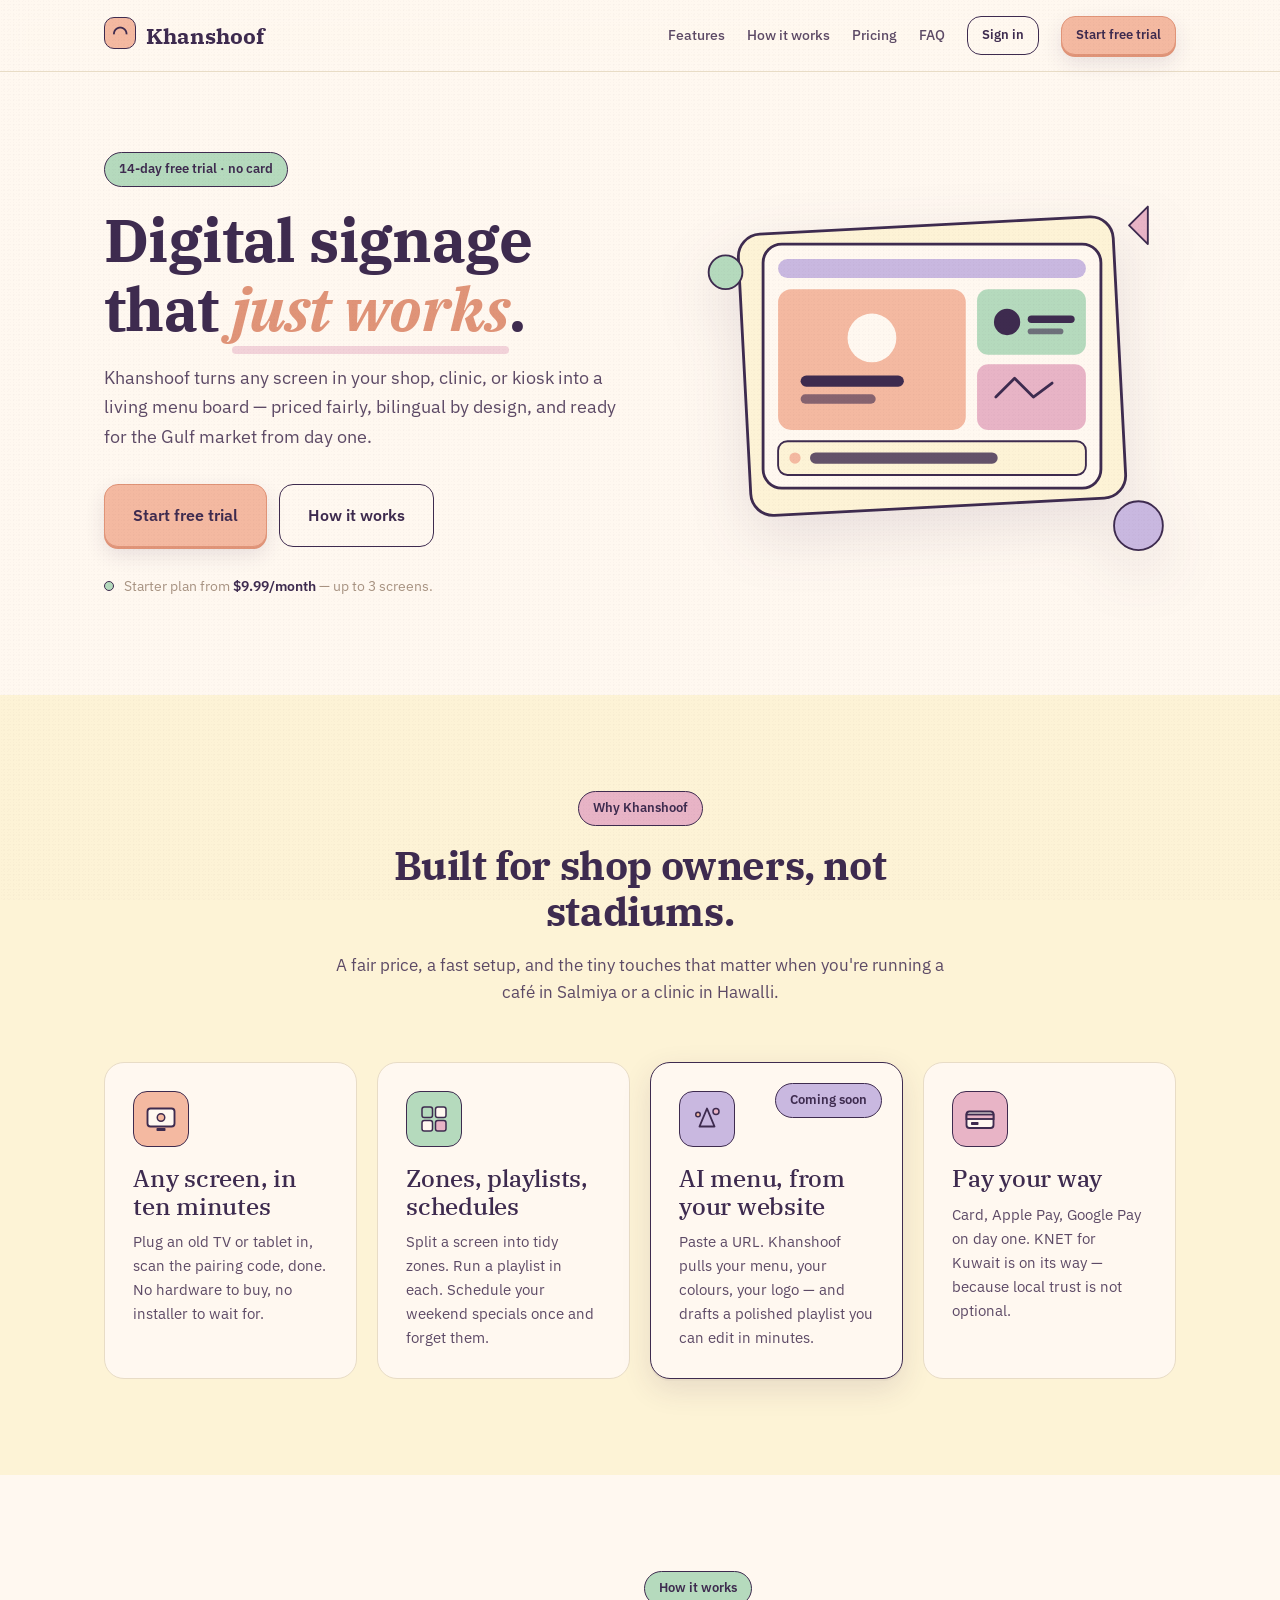
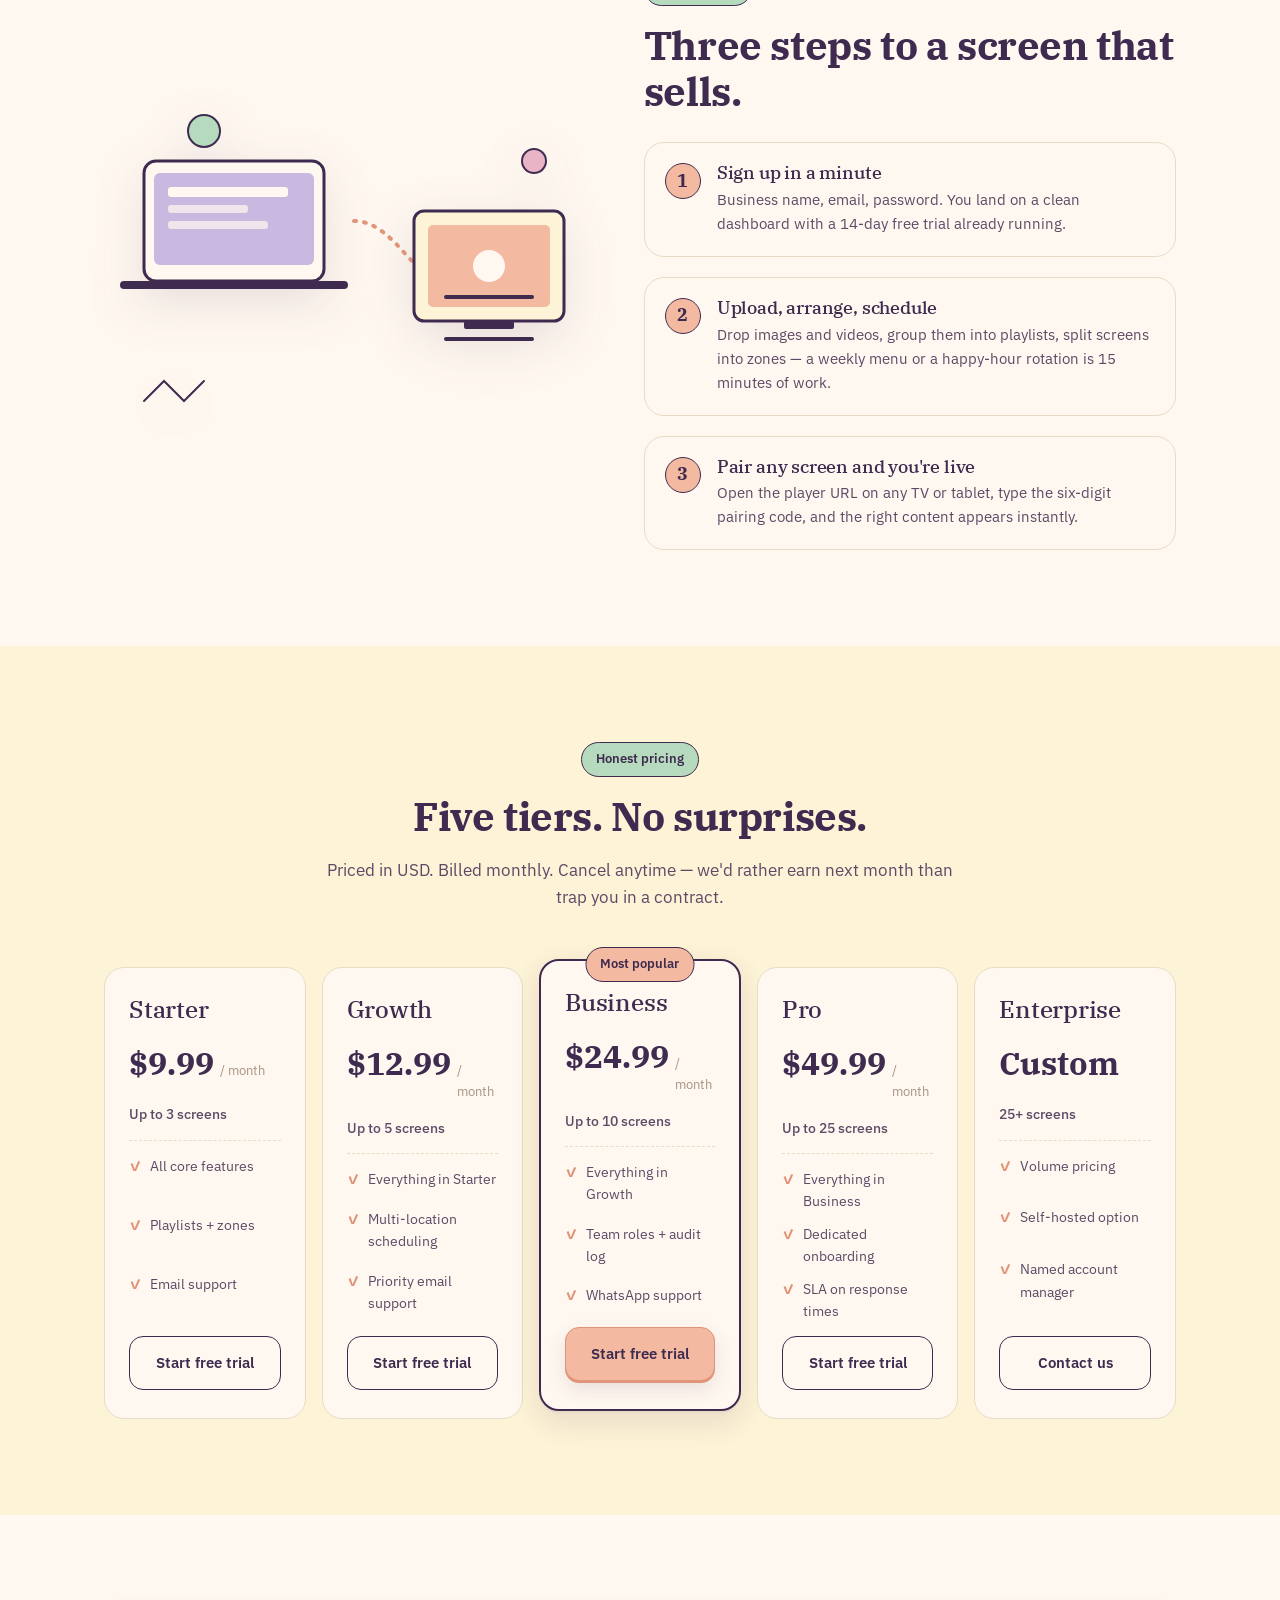
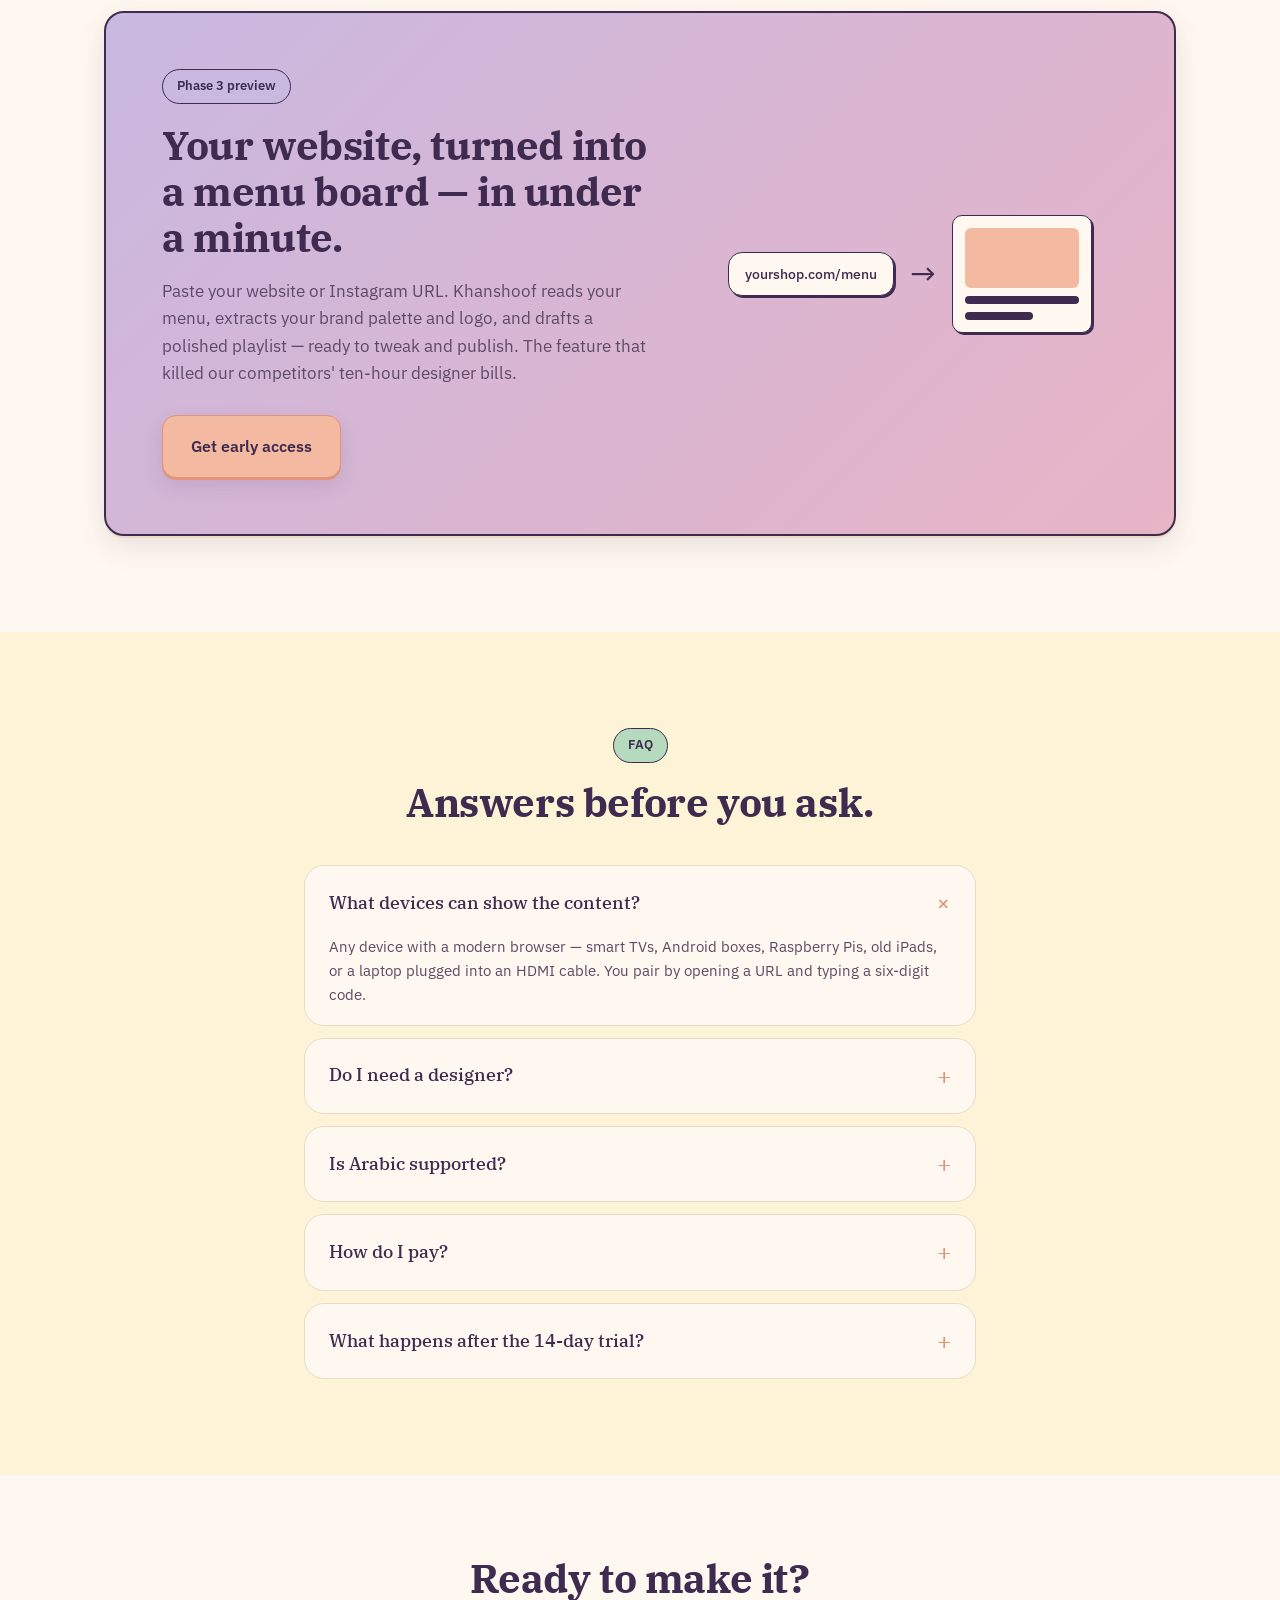
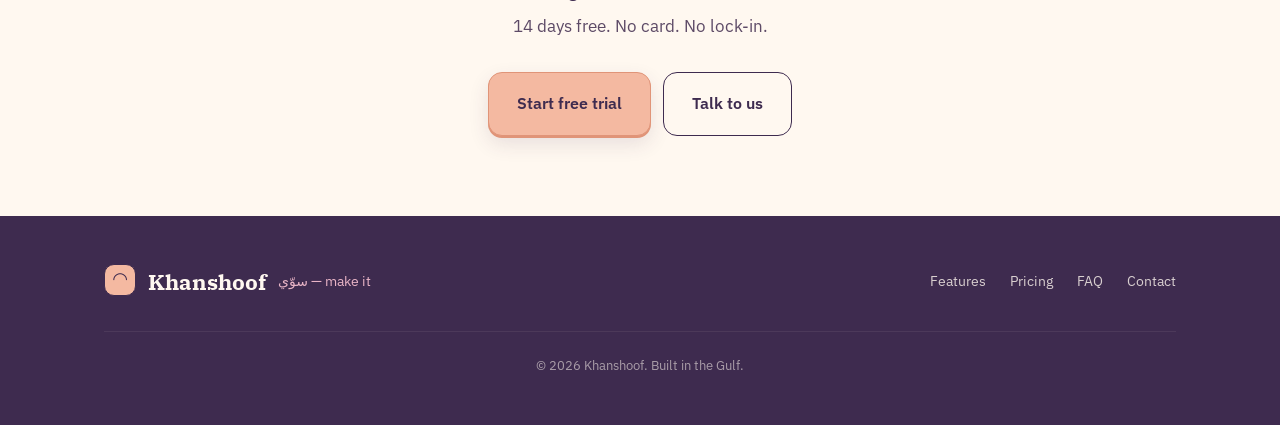
==== landing/index.html @ 3a08304f "feat(landing): rebrand Sawwii → Khanshoof" ====
<!DOCTYPE html>
<html lang="en" dir="ltr">
  <head>
    <meta charset="UTF-8" />
    <meta name="viewport" content="width=device-width, initial-scale=1.0" />
    <link rel="icon" type="image/svg+xml" href="assets/favicon.svg" />
    <title>Khanshoof — Digital signage that just works</title>
    <link rel="stylesheet" href="styles.css" />
    <link rel="preconnect" href="https://fonts.googleapis.com" />
    <link rel="preconnect" href="https://fonts.gstatic.com" crossorigin />
    <link rel="stylesheet" href="https://fonts.googleapis.com/css2?family=IBM+Plex+Sans:wght@400;500;600&family=IBM+Plex+Serif:ital,wght@0,500;0,700;1,500&display=swap" />
    <script src="config.js"></script>
  </head>
  <body>
    <!-- ── Nav ──────────────────────────────────────────────── -->
    <header class="nav" id="nav">
      <div class="container nav-inner">
        <a href="#" class="nav-logo">
          <span class="nav-mark">◠</span>
          <span>Khanshoof</span>
        </a>

        <button class="nav-toggle" id="nav-toggle" aria-label="Toggle navigation" aria-expanded="false">
          <span></span><span></span><span></span>
        </button>

        <nav class="nav-links" id="nav-links">
          <a href="#features">Features</a>
          <a href="#how">How it works</a>
          <a href="#pricing">Pricing</a>
          <a href="#faq">FAQ</a>
          <a class="btn btn-ghost btn-sm" id="cta-signin"  href="#">Sign in</a>
          <a class="btn btn-primary btn-sm" id="cta-signup" href="#">Start free trial</a>
        </nav>
      </div>
    </header>

    <!-- ── Hero ─────────────────────────────────────────────── -->
    <section class="hero">
      <div class="container hero-grid">
        <div class="hero-copy">
          <span class="pill">14-day free trial · no card</span>
          <h1 class="hero-title">Digital signage that <em>just works</em>.</h1>
          <p class="hero-sub">
            Khanshoof turns any screen in your shop, clinic, or kiosk into a living menu board — priced fairly, bilingual by design, and ready for the Gulf market from day one.
          </p>
          <div class="hero-ctas">
            <a class="btn btn-primary btn-lg" id="cta-signup-hero" href="#">Start free trial</a>
            <a class="btn btn-ghost btn-lg"   href="#how">How it works</a>
          </div>
          <div class="hero-proof">
            <span class="hero-proof-dot"></span>
            <span>Starter plan from <strong>$9.99/month</strong> — up to 3 screens.</span>
          </div>
        </div>

        <div class="hero-art">
          <img src="assets/illustrations/hero.svg" alt="" width="520" height="440" />
        </div>
      </div>
    </section>

    <!-- ── Features ─────────────────────────────────────────────── -->
    <section class="section section--butter" id="features">
      <div class="container">
        <div class="section-head">
          <span class="pill" style="background: var(--rose);">Why Khanshoof</span>
          <h2 class="section-title">Built for shop owners, not stadiums.</h2>
          <p class="section-sub">A fair price, a fast setup, and the tiny touches that matter when you're running a café in Salmiya or a clinic in Hawalli.</p>
        </div>

        <div class="features-grid">
          <article class="feature-card">
            <div class="feature-icon feature-icon--peach">
              <svg viewBox="0 0 48 48" aria-hidden="true"><rect x="6" y="10" width="36" height="24" rx="4" fill="#FFF8F0" stroke="#3E2B4F" stroke-width="2.5"/><rect x="18" y="36" width="12" height="4" rx="1" fill="#3E2B4F"/><circle cx="24" cy="22" r="5" fill="#F4B9A1" stroke="#3E2B4F" stroke-width="2"/></svg>
            </div>
            <h3>Any screen, in ten minutes</h3>
            <p>Plug an old TV or tablet in, scan the pairing code, done. No hardware to buy, no installer to wait for.</p>
          </article>

          <article class="feature-card">
            <div class="feature-icon feature-icon--mint">
              <svg viewBox="0 0 48 48" aria-hidden="true"><rect x="8"  y="8"  width="14" height="14" rx="3" fill="#B5DABD" stroke="#3E2B4F" stroke-width="2"/><rect x="26" y="8"  width="14" height="14" rx="3" fill="#FFF8F0" stroke="#3E2B4F" stroke-width="2"/><rect x="8"  y="26" width="14" height="14" rx="3" fill="#FFF8F0" stroke="#3E2B4F" stroke-width="2"/><rect x="26" y="26" width="14" height="14" rx="3" fill="#E8B4C6" stroke="#3E2B4F" stroke-width="2"/></svg>
            </div>
            <h3>Zones, playlists, schedules</h3>
            <p>Split a screen into tidy zones. Run a playlist in each. Schedule your weekend specials once and forget them.</p>
          </article>

          <article class="feature-card feature-card--highlight">
            <span class="pill" style="background: var(--lavender); position: absolute; top: 20px; right: 20px;">Coming soon</span>
            <div class="feature-icon feature-icon--lavender">
              <svg viewBox="0 0 48 48" aria-hidden="true"><path d="M14 34 L24 10 L34 34 Z" fill="#C9B8E0" stroke="#3E2B4F" stroke-width="2.5" stroke-linejoin="round"/><circle cx="36" cy="14" r="4" fill="#E8B4C6" stroke="#3E2B4F" stroke-width="2"/><circle cx="12" cy="18" r="3" fill="#F4B9A1" stroke="#3E2B4F" stroke-width="2"/></svg>
            </div>
            <h3>AI menu, from your website</h3>
            <p>Paste a URL. Khanshoof pulls your menu, your colours, your logo — and drafts a polished playlist you can edit in minutes.</p>
          </article>

          <article class="feature-card">
            <div class="feature-icon feature-icon--rose">
              <svg viewBox="0 0 48 48" aria-hidden="true"><rect x="6" y="14" width="36" height="22" rx="4" fill="#FFF8F0" stroke="#3E2B4F" stroke-width="2.5"/><rect x="6" y="18" width="36" height="6" fill="#E8B4C6" stroke="#3E2B4F" stroke-width="2.5"/><rect x="12" y="28" width="10" height="4" rx="1" fill="#3E2B4F"/></svg>
            </div>
            <h3>Pay your way</h3>
            <p>Card, Apple Pay, Google Pay on day one. KNET for Kuwait is on its way — because local trust is not optional.</p>
          </article>
        </div>
      </div>
    </section>

    <!-- ── How it works ─────────────────────────────────────── -->
    <section class="section" id="how">
      <div class="container how-grid">
        <div class="how-art">
          <img src="assets/illustrations/how-it-works.svg" alt="" width="480" height="360" />
        </div>

        <div class="how-copy">
          <span class="pill">How it works</span>
          <h2>Three steps to a screen that sells.</h2>

          <ol class="how-steps">
            <li>
              <span class="how-step-num">1</span>
              <div>
                <h3>Sign up in a minute</h3>
                <p>Business name, email, password. You land on a clean dashboard with a 14-day free trial already running.</p>
              </div>
            </li>
            <li>
              <span class="how-step-num">2</span>
              <div>
                <h3>Upload, arrange, schedule</h3>
                <p>Drop images and videos, group them into playlists, split screens into zones — a weekly menu or a happy-hour rotation is 15 minutes of work.</p>
              </div>
            </li>
            <li>
              <span class="how-step-num">3</span>
              <div>
                <h3>Pair any screen and you're live</h3>
                <p>Open the player URL on any TV or tablet, type the six-digit pairing code, and the right content appears instantly.</p>
              </div>
            </li>
          </ol>
        </div>
      </div>
    </section>

    <!-- ── Pricing ──────────────────────────────────────────────── -->
    <section class="section section--butter" id="pricing">
      <div class="container">
        <div class="section-head">
          <span class="pill">Honest pricing</span>
          <h2 class="section-title">Five tiers. No surprises.</h2>
          <p class="section-sub">Priced in USD. Billed monthly. Cancel anytime — we'd rather earn next month than trap you in a contract.</p>
        </div>

        <div class="pricing-grid">
          <article class="pricing-card">
            <h3>Starter</h3>
            <div class="pricing-price"><span class="pricing-amt">$9.99</span><span class="pricing-per">/ month</span></div>
            <div class="pricing-screens">Up to 3 screens</div>
            <ul class="pricing-list">
              <li>All core features</li>
              <li>Playlists + zones</li>
              <li>Email support</li>
            </ul>
            <a class="btn btn-ghost" href="#" data-cta="signup">Start free trial</a>
          </article>

          <article class="pricing-card">
            <h3>Growth</h3>
            <div class="pricing-price"><span class="pricing-amt">$12.99</span><span class="pricing-per">/ month</span></div>
            <div class="pricing-screens">Up to 5 screens</div>
            <ul class="pricing-list">
              <li>Everything in Starter</li>
              <li>Multi-location scheduling</li>
              <li>Priority email support</li>
            </ul>
            <a class="btn btn-ghost" href="#" data-cta="signup">Start free trial</a>
          </article>

          <article class="pricing-card pricing-card--popular">
            <span class="pill pricing-ribbon">Most popular</span>
            <h3>Business</h3>
            <div class="pricing-price"><span class="pricing-amt">$24.99</span><span class="pricing-per">/ month</span></div>
            <div class="pricing-screens">Up to 10 screens</div>
            <ul class="pricing-list">
              <li>Everything in Growth</li>
              <li>Team roles + audit log</li>
              <li>WhatsApp support</li>
            </ul>
            <a class="btn btn-primary" href="#" data-cta="signup">Start free trial</a>
          </article>

          <article class="pricing-card">
            <h3>Pro</h3>
            <div class="pricing-price"><span class="pricing-amt">$49.99</span><span class="pricing-per">/ month</span></div>
            <div class="pricing-screens">Up to 25 screens</div>
            <ul class="pricing-list">
              <li>Everything in Business</li>
              <li>Dedicated onboarding</li>
              <li>SLA on response times</li>
            </ul>
            <a class="btn btn-ghost" href="#" data-cta="signup">Start free trial</a>
          </article>

          <article class="pricing-card">
            <h3>Enterprise</h3>
            <div class="pricing-price"><span class="pricing-amt">Custom</span></div>
            <div class="pricing-screens">25+ screens</div>
            <ul class="pricing-list">
              <li>Volume pricing</li>
              <li>Self-hosted option</li>
              <li>Named account manager</li>
            </ul>
            <a class="btn btn-ghost" href="mailto:hello@khanshoof.com">Contact us</a>
          </article>
        </div>
      </div>
    </section>

    <!-- ── AI spotlight ─────────────────────────────────────── -->
    <section class="section" id="ai">
      <div class="container">
        <div class="ai-card">
          <div class="ai-copy">
            <span class="pill" style="background: var(--lavender);">Phase 3 preview</span>
            <h2>Your website, turned into a menu board — in under a minute.</h2>
            <p>
              Paste your website or Instagram URL. Khanshoof reads your menu, extracts your brand palette and logo, and drafts a polished playlist — ready to tweak and publish. The feature that killed our competitors' ten-hour designer bills.
            </p>
            <a class="btn btn-primary btn-lg" href="mailto:hello@khanshoof.com?subject=Khanshoof%20AI%20early%20access">Get early access</a>
          </div>
          <div class="ai-visual">
            <div class="ai-chip">yourshop.com/menu</div>
            <div class="ai-arrow">→</div>
            <div class="ai-mini-tv">
              <div class="ai-mini-hero"></div>
              <div class="ai-mini-line"></div>
              <div class="ai-mini-line short"></div>
            </div>
          </div>
        </div>
      </div>
    </section>

    <!-- ── FAQ ──────────────────────────────────────────────── -->
    <section class="section section--butter" id="faq">
      <div class="container faq-wrap">
        <div class="section-head" style="margin-bottom: 40px;">
          <span class="pill">FAQ</span>
          <h2 class="section-title">Answers before you ask.</h2>
        </div>

        <div class="faq-list">
          <details class="faq-item" open>
            <summary>What devices can show the content?</summary>
            <p>Any device with a modern browser — smart TVs, Android boxes, Raspberry Pis, old iPads, or a laptop plugged into an HDMI cable. You pair by opening a URL and typing a six-digit code.</p>
          </details>
          <details class="faq-item">
            <summary>Do I need a designer?</summary>
            <p>No. Upload images or videos, drag them into a playlist, and go. Zones, schedules, and transitions are already handled. The upcoming AI menu generator drafts the first version for you.</p>
          </details>
          <details class="faq-item">
            <summary>Is Arabic supported?</summary>
            <p>Full bilingual English + Arabic with right-to-left layouts is coming in Phase 2. The product is built for Gulf business owners from day one — Arabic is not an afterthought.</p>
          </details>
          <details class="faq-item">
            <summary>How do I pay?</summary>
            <p>Credit card, Apple Pay, and Google Pay through Stripe — live at launch. KNET is on the roadmap for Kuwait customers who want to pay locally.</p>
          </details>
          <details class="faq-item">
            <summary>What happens after the 14-day trial?</summary>
            <p>You pick a plan, enter a card, and keep going. No auto-charge during the trial — we ask before we bill.</p>
          </details>
        </div>
      </div>
    </section>

    <!-- ── Final CTA ────────────────────────────────────────── -->
    <section class="section section-cta">
      <div class="container section-cta-inner">
        <h2>Ready to make it?</h2>
        <p>14 days free. No card. No lock-in.</p>
        <div class="hero-ctas" style="justify-content: center;">
          <a class="btn btn-primary btn-lg" href="#" data-cta="signup">Start free trial</a>
          <a class="btn btn-ghost btn-lg" href="mailto:hello@khanshoof.com">Talk to us</a>
        </div>
      </div>
    </section>

    <!-- ── Footer ───────────────────────────────────────────── -->
    <footer class="footer">
      <div class="container footer-inner">
        <div class="footer-brand">
          <span class="nav-mark">◠</span>
          <span class="footer-wordmark">Khanshoof</span>
          <span class="footer-tag">سوّي — make it</span>
        </div>
        <div class="footer-links">
          <a href="#features">Features</a>
          <a href="#pricing">Pricing</a>
          <a href="#faq">FAQ</a>
          <a href="mailto:hello@khanshoof.com">Contact</a>
        </div>
        <div class="footer-copy">© 2026 Khanshoof. Built in the Gulf.</div>
      </div>
    </footer>

    <script src="app.js"></script>
  </body>
</html>
---- landing/styles.css ----
/* ─────────────────────────────────────────────────────────────
   Khanshoof landing — pastel retro-modern foundation
   ───────────────────────────────────────────────────────────── */

:root {
  /* ── Palette ─────────────────────────────────────────────── */
  --cream:         #FFF8F0;
  --butter:        #FDF3D6;
  --peach:         #F4B9A1;
  --peach-deep:    #E09478;
  --mint:          #B5DABD;
  --lavender:      #C9B8E0;
  --rose:          #E8B4C6;

  --plum:          #3E2B4F;
  --cocoa:         #5D4A66;
  --sand:          #A89382;

  --cream-border:  #E8DCC6;
  --plum-shadow:   rgba(62, 43, 79, 0.12);
  --plum-shadow-lg:rgba(62, 43, 79, 0.18);
  --grain:         rgba(62, 43, 79, 0.035);

  /* ── Shape language ──────────────────────────────────────── */
  --r-card: 20px;
  --r-btn:  14px;
  --r-pill: 999px;

  --shadow-card: 0 2px 0 var(--cream-border), 0 10px 30px var(--plum-shadow);
  --shadow-cta:  0 2px 0 var(--peach-deep),  0 8px 20px var(--plum-shadow);

  --t-fast:   140ms ease;
  --t-normal: 260ms cubic-bezier(0.2, 0.7, 0.2, 1);

  /* ── Typography ──────────────────────────────────────────── */
  --font-display: 'IBM Plex Serif', Georgia, serif;
  --font-body:    'IBM Plex Sans', system-ui, -apple-system, sans-serif;

  /* ── Layout ──────────────────────────────────────────────── */
  --maxw: 1120px;
  --gutter: 24px;
}

/* ── Reset ──────────────────────────────────────────────────── */
*, *::before, *::after { box-sizing: border-box; margin: 0; padding: 0; }

html { scroll-behavior: smooth; }

body {
  font-family: var(--font-body);
  font-size: 16px;
  line-height: 1.6;
  color: var(--plum);
  background: var(--cream);
  min-height: 100vh;
  -webkit-font-smoothing: antialiased;
  text-rendering: optimizeLegibility;
}

/* Soft paper-grain overlay on the whole page */
body::before {
  content: '';
  position: fixed;
  inset: 0;
  pointer-events: none;
  z-index: 9999;
  background-image:
    radial-gradient(var(--grain) 1px, transparent 1px),
    radial-gradient(var(--grain) 1px, transparent 1px);
  background-size: 3px 3px, 5px 5px;
  background-position: 0 0, 1px 2px;
  opacity: 0.6;
}

/* ── Typography ──────────────────────────────────────────────── */
h1, h2, h3, h4 {
  font-family: var(--font-display);
  color: var(--plum);
  letter-spacing: -0.01em;
  line-height: 1.15;
}

h1 { font-size: clamp(36px, 6vw, 60px); font-weight: 700; }
h2 { font-size: clamp(28px, 4vw, 40px); font-weight: 700; }
h3 { font-size: clamp(20px, 2.4vw, 24px); font-weight: 500; }

p  { color: var(--cocoa); }
a  { color: var(--plum); text-decoration: none; transition: color var(--t-fast); }
a:hover { color: var(--peach-deep); }

/* ── Layout helpers ──────────────────────────────────────────── */
.container {
  max-width: var(--maxw);
  margin: 0 auto;
  padding: 0 var(--gutter);
}

.section {
  padding: 96px 0;
  position: relative;
}

.section--butter { background: var(--butter); }

@media (max-width: 720px) {
  .section { padding: 56px 0; }
}

/* ── Buttons ─────────────────────────────────────────────────── */
.btn {
  display: inline-flex;
  align-items: center;
  gap: 8px;
  padding: 14px 22px;
  border-radius: var(--r-btn);
  font-family: var(--font-body);
  font-size: 15px;
  font-weight: 600;
  text-decoration: none;
  cursor: pointer;
  border: 1.5px solid transparent;
  transition: transform var(--t-fast), box-shadow var(--t-fast), background var(--t-fast), color var(--t-fast);
  white-space: nowrap;
}

.btn-primary {
  background: var(--peach);
  color: var(--plum);
  border-color: var(--peach-deep);
  box-shadow: var(--shadow-cta);
}

.btn-primary:hover {
  background: var(--peach-deep);
  color: var(--cream);
  transform: translateY(-1px);
  box-shadow: 0 3px 0 var(--peach-deep), 0 10px 24px var(--plum-shadow-lg);
}

.btn-ghost {
  background: transparent;
  color: var(--plum);
  border-color: var(--plum);
}

.btn-ghost:hover {
  background: var(--plum);
  color: var(--cream);
}

.btn-lg {
  padding: 18px 28px;
  font-size: 16px;
}

/* ── Pill / tag ──────────────────────────────────────────────── */
.pill {
  display: inline-block;
  padding: 6px 14px;
  border-radius: var(--r-pill);
  background: var(--mint);
  color: var(--plum);
  font-size: 13px;
  font-weight: 600;
  border: 1.5px solid var(--plum);
}

/* ── Card base ───────────────────────────────────────────────── */
.card {
  background: var(--cream);
  border: 1.5px solid var(--cream-border);
  border-radius: var(--r-card);
  padding: 32px;
  box-shadow: var(--shadow-card);
}

/* ── Utility ─────────────────────────────────────────────────── */
.hidden { display: none !important; }
.sr-only {
  position: absolute; width: 1px; height: 1px; padding: 0; margin: -1px;
  overflow: hidden; clip: rect(0,0,0,0); white-space: nowrap; border: 0;
}

/* ─────────────────────────────────────────────────────────────
   Navigation
   ───────────────────────────────────────────────────────────── */
.nav {
  position: sticky;
  top: 0;
  z-index: 50;
  background: rgba(255, 248, 240, 0.85);
  backdrop-filter: saturate(140%) blur(12px);
  border-bottom: 1.5px solid var(--cream-border);
}

.nav-inner {
  display: flex;
  align-items: center;
  justify-content: space-between;
  padding-top: 16px;
  padding-bottom: 16px;
  gap: 24px;
}

.nav-logo {
  display: inline-flex;
  align-items: center;
  gap: 10px;
  font-family: var(--font-display);
  font-size: 22px;
  font-weight: 700;
  color: var(--plum);
}

.nav-mark {
  display: inline-grid;
  place-items: center;
  width: 32px; height: 32px;
  background: var(--peach);
  border: 1.5px solid var(--plum);
  border-radius: 10px;
  font-size: 18px;
  transform: translateY(-2px);
}

.nav-links {
  display: flex;
  align-items: center;
  gap: 22px;
}

.nav-links a:not(.btn) {
  font-size: 14px;
  font-weight: 500;
  color: var(--cocoa);
}

.nav-links a:not(.btn):hover { color: var(--plum); }

.btn-sm { padding: 8px 14px; font-size: 13px; }

.nav-toggle {
  display: none;
  background: transparent;
  border: 0;
  width: 36px; height: 36px;
  cursor: pointer;
  flex-direction: column;
  justify-content: center;
  gap: 5px;
}

.nav-toggle span {
  display: block;
  width: 22px;
  height: 2px;
  background: var(--plum);
  border-radius: 2px;
  transition: transform var(--t-fast), opacity var(--t-fast);
}

@media (max-width: 880px) {
  .nav-toggle { display: flex; }
  .nav-links {
    position: absolute;
    top: 100%; left: 0; right: 0;
    flex-direction: column;
    align-items: stretch;
    gap: 6px;
    padding: 18px var(--gutter) 24px;
    background: var(--cream);
    border-bottom: 1.5px solid var(--cream-border);
    transform: translateY(-10px);
    opacity: 0;
    pointer-events: none;
    transition: transform var(--t-normal), opacity var(--t-normal);
  }
  .nav-links.is-open {
    transform: translateY(0);
    opacity: 1;
    pointer-events: auto;
  }
  .nav-links a:not(.btn) { padding: 8px 0; }
  .nav-links .btn { justify-content: center; }
}

/* ─────────────────────────────────────────────────────────────
   Hero
   ───────────────────────────────────────────────────────────── */
.hero {
  padding: 80px 0 96px;
  overflow: hidden;
  position: relative;
}

.hero-grid {
  display: grid;
  grid-template-columns: 1.1fr 1fr;
  align-items: center;
  gap: 48px;
}

.hero-title {
  margin-top: 18px;
}

.hero-title em {
  font-style: italic;
  color: var(--peach-deep);
  position: relative;
  white-space: nowrap;
}

.hero-title em::after {
  content: '';
  position: absolute;
  left: 0; right: 0; bottom: -6px;
  height: 8px;
  background: var(--rose);
  border-radius: 999px;
  opacity: 0.55;
  z-index: -1;
}

.hero-sub {
  margin-top: 20px;
  max-width: 520px;
  font-size: 18px;
  line-height: 1.65;
}

.hero-ctas {
  display: flex;
  gap: 12px;
  flex-wrap: wrap;
  margin-top: 32px;
}

.hero-proof {
  display: inline-flex;
  align-items: center;
  gap: 10px;
  margin-top: 28px;
  color: var(--sand);
  font-size: 14px;
}

.hero-proof strong { color: var(--plum); font-weight: 600; }

.hero-proof-dot {
  width: 10px; height: 10px;
  border-radius: 50%;
  background: var(--mint);
  border: 1.5px solid var(--plum);
  display: inline-block;
}

.hero-art img {
  width: 100%;
  max-width: 520px;
  height: auto;
  display: block;
  margin-left: auto;
  filter: drop-shadow(0 20px 30px var(--plum-shadow));
}

@media (max-width: 880px) {
  .hero { padding: 48px 0 64px; }
  .hero-grid { grid-template-columns: 1fr; gap: 32px; }
  .hero-art img { margin: 0 auto; }
  .hero-sub { font-size: 16px; }
}

/* ─────────────────────────────────────────────────────────────
   Section head (shared)
   ───────────────────────────────────────────────────────────── */
.section-head {
  text-align: center;
  max-width: 640px;
  margin: 0 auto 56px;
}

.section-title { margin-top: 16px; }

.section-sub {
  margin-top: 18px;
  font-size: 17px;
}

/* ─────────────────────────────────────────────────────────────
   Features grid
   ───────────────────────────────────────────────────────────── */
.features-grid {
  display: grid;
  grid-template-columns: repeat(4, 1fr);
  gap: 20px;
}

.feature-card {
  background: var(--cream);
  border: 1.5px solid var(--cream-border);
  border-radius: var(--r-card);
  padding: 28px;
  position: relative;
  transition: transform var(--t-normal), box-shadow var(--t-normal);
}

.feature-card:hover {
  transform: translateY(-4px);
  box-shadow: var(--shadow-card);
}

.feature-card--highlight {
  background: var(--cream);
  border-color: var(--plum);
  box-shadow: var(--shadow-card);
}

.feature-icon {
  width: 56px; height: 56px;
  border-radius: 14px;
  display: grid;
  place-items: center;
  margin-bottom: 18px;
  border: 1.5px solid var(--plum);
}

.feature-icon svg { width: 36px; height: 36px; }

.feature-icon--peach    { background: var(--peach); }
.feature-icon--mint     { background: var(--mint); }
.feature-icon--lavender { background: var(--lavender); }
.feature-icon--rose     { background: var(--rose); }

.feature-card h3 { margin-bottom: 10px; }

.feature-card p { font-size: 15px; }

@media (max-width: 980px) { .features-grid { grid-template-columns: repeat(2, 1fr); } }
@media (max-width: 560px) { .features-grid { grid-template-columns: 1fr; } }

/* ─────────────────────────────────────────────────────────────
   How it works
   ───────────────────────────────────────────────────────────── */
.how-grid {
  display: grid;
  grid-template-columns: 1fr 1.1fr;
  align-items: center;
  gap: 56px;
}

.how-art img {
  width: 100%;
  max-width: 480px;
  height: auto;
  display: block;
  filter: drop-shadow(0 14px 24px var(--plum-shadow));
}

.how-copy h2 { margin-top: 16px; margin-bottom: 28px; }

.how-steps {
  list-style: none;
  display: grid;
  gap: 20px;
}

.how-steps li {
  display: flex;
  gap: 16px;
  align-items: flex-start;
  background: var(--cream);
  border: 1.5px solid var(--cream-border);
  border-radius: var(--r-card);
  padding: 20px;
}

.how-step-num {
  flex-shrink: 0;
  width: 36px; height: 36px;
  border-radius: var(--r-pill);
  background: var(--peach);
  border: 1.5px solid var(--plum);
  color: var(--plum);
  font-family: var(--font-display);
  font-weight: 700;
  font-size: 18px;
  display: grid;
  place-items: center;
}

.how-steps h3 { margin-bottom: 4px; font-size: 18px; }

.how-steps p { font-size: 15px; }

@media (max-width: 880px) {
  .how-grid { grid-template-columns: 1fr; gap: 32px; }
  .how-art img { margin: 0 auto; }
}

/* ─────────────────────────────────────────────────────────────
   Pricing
   ───────────────────────────────────────────────────────────── */
.pricing-grid {
  display: grid;
  grid-template-columns: repeat(5, 1fr);
  gap: 16px;
  align-items: stretch;
}

.pricing-card {
  background: var(--cream);
  border: 1.5px solid var(--cream-border);
  border-radius: var(--r-card);
  padding: 28px 24px;
  display: flex;
  flex-direction: column;
  gap: 14px;
  position: relative;
  transition: transform var(--t-normal);
}

.pricing-card:hover { transform: translateY(-4px); }

.pricing-card--popular {
  background: var(--cream);
  border: 2px solid var(--plum);
  box-shadow: var(--shadow-card);
  transform: translateY(-8px);
}

.pricing-ribbon {
  position: absolute;
  top: -14px;
  left: 50%;
  transform: translateX(-50%);
  background: var(--peach);
  white-space: nowrap;
}

.pricing-price {
  display: flex;
  align-items: baseline;
  gap: 6px;
}

.pricing-amt {
  font-family: var(--font-display);
  font-weight: 700;
  font-size: 32px;
  color: var(--plum);
}

.pricing-per {
  color: var(--sand);
  font-size: 13px;
}

.pricing-screens {
  color: var(--cocoa);
  font-weight: 500;
  font-size: 14px;
  padding-bottom: 14px;
  border-bottom: 1.5px dashed var(--cream-border);
}

.pricing-list {
  list-style: none;
  display: grid;
  gap: 10px;
  flex-grow: 1;
  font-size: 14px;
}

.pricing-list li {
  color: var(--cocoa);
  display: flex;
  gap: 8px;
}

.pricing-list li::before {
  content: '✓';
  color: var(--peach-deep);
  font-weight: 700;
}

.pricing-card .btn { width: 100%; justify-content: center; }

@media (max-width: 1080px) { .pricing-grid { grid-template-columns: repeat(2, 1fr); } }
@media (max-width: 560px)  { .pricing-grid { grid-template-columns: 1fr; } }
@media (max-width: 1080px) { .pricing-card--popular { transform: none; } }

/* ─────────────────────────────────────────────────────────────
   AI spotlight
   ───────────────────────────────────────────────────────────── */
.ai-card {
  background: linear-gradient(135deg, var(--lavender) 0%, var(--rose) 100%);
  border: 2px solid var(--plum);
  border-radius: var(--r-card);
  padding: 56px;
  display: grid;
  grid-template-columns: 1.2fr 1fr;
  gap: 40px;
  align-items: center;
  box-shadow: var(--shadow-card);
}

.ai-copy h2 { margin-top: 18px; margin-bottom: 18px; }
.ai-copy p  { font-size: 17px; margin-bottom: 28px; }

.ai-visual {
  display: flex;
  align-items: center;
  gap: 16px;
  justify-content: center;
}

.ai-chip {
  background: var(--cream);
  border: 1.5px solid var(--plum);
  border-radius: var(--r-btn);
  padding: 10px 16px;
  font-family: var(--font-body);
  font-weight: 500;
  font-size: 14px;
  box-shadow: 2px 2px 0 var(--plum);
}

.ai-arrow {
  font-size: 32px;
  color: var(--plum);
}

.ai-mini-tv {
  background: var(--cream);
  border: 1.5px solid var(--plum);
  border-radius: 10px;
  padding: 12px;
  width: 140px;
  display: grid;
  gap: 8px;
  box-shadow: 2px 2px 0 var(--plum);
}

.ai-mini-hero { height: 60px; background: var(--peach); border-radius: 6px; }
.ai-mini-line { height: 8px;  background: var(--plum); border-radius: 4px; }
.ai-mini-line.short { width: 60%; }

@media (max-width: 880px) {
  .ai-card { grid-template-columns: 1fr; padding: 36px; }
}

/* ─────────────────────────────────────────────────────────────
   FAQ
   ───────────────────────────────────────────────────────────── */
.faq-wrap { max-width: 720px; margin: 0 auto; }

.faq-list { display: grid; gap: 12px; }

.faq-item {
  background: var(--cream);
  border: 1.5px solid var(--cream-border);
  border-radius: var(--r-card);
  padding: 18px 24px;
}

.faq-item summary {
  font-family: var(--font-display);
  font-size: 18px;
  font-weight: 500;
  color: var(--plum);
  cursor: pointer;
  list-style: none;
  display: flex;
  justify-content: space-between;
  align-items: center;
}

.faq-item summary::-webkit-details-marker { display: none; }

.faq-item summary::after {
  content: '+';
  font-size: 24px;
  color: var(--peach-deep);
  transition: transform var(--t-fast);
}

.faq-item[open] summary::after { transform: rotate(45deg); }

.faq-item p {
  margin-top: 12px;
  font-size: 15px;
}

/* ─────────────────────────────────────────────────────────────
   Final CTA
   ───────────────────────────────────────────────────────────── */
.section-cta {
  text-align: center;
  padding: 80px 0;
}

.section-cta-inner h2 { margin-bottom: 12px; }

.section-cta-inner p {
  font-size: 17px;
  margin-bottom: 32px;
}

/* ─────────────────────────────────────────────────────────────
   Footer
   ───────────────────────────────────────────────────────────── */
.footer {
  background: var(--plum);
  color: var(--cream);
  padding: 48px 0;
}

.footer a { color: var(--cream); opacity: 0.8; }
.footer a:hover { color: var(--peach); opacity: 1; }

.footer-inner {
  display: flex;
  flex-wrap: wrap;
  gap: 24px;
  align-items: center;
  justify-content: space-between;
}

.footer-brand {
  display: flex;
  align-items: center;
  gap: 12px;
}

.footer-brand .nav-mark {
  background: var(--peach);
  color: var(--plum);
}

.footer-wordmark {
  font-family: var(--font-display);
  font-weight: 700;
  font-size: 22px;
  color: var(--cream);
}

.footer-tag {
  color: var(--rose);
  font-size: 14px;
}

.footer-links { display: flex; gap: 24px; font-size: 14px; }

.footer-copy {
  color: var(--cream);
  opacity: 0.55;
  font-size: 13px;
  width: 100%;
  text-align: center;
  border-top: 1px solid rgba(232, 220, 198, 0.15);
  padding-top: 24px;
  margin-top: 8px;
}
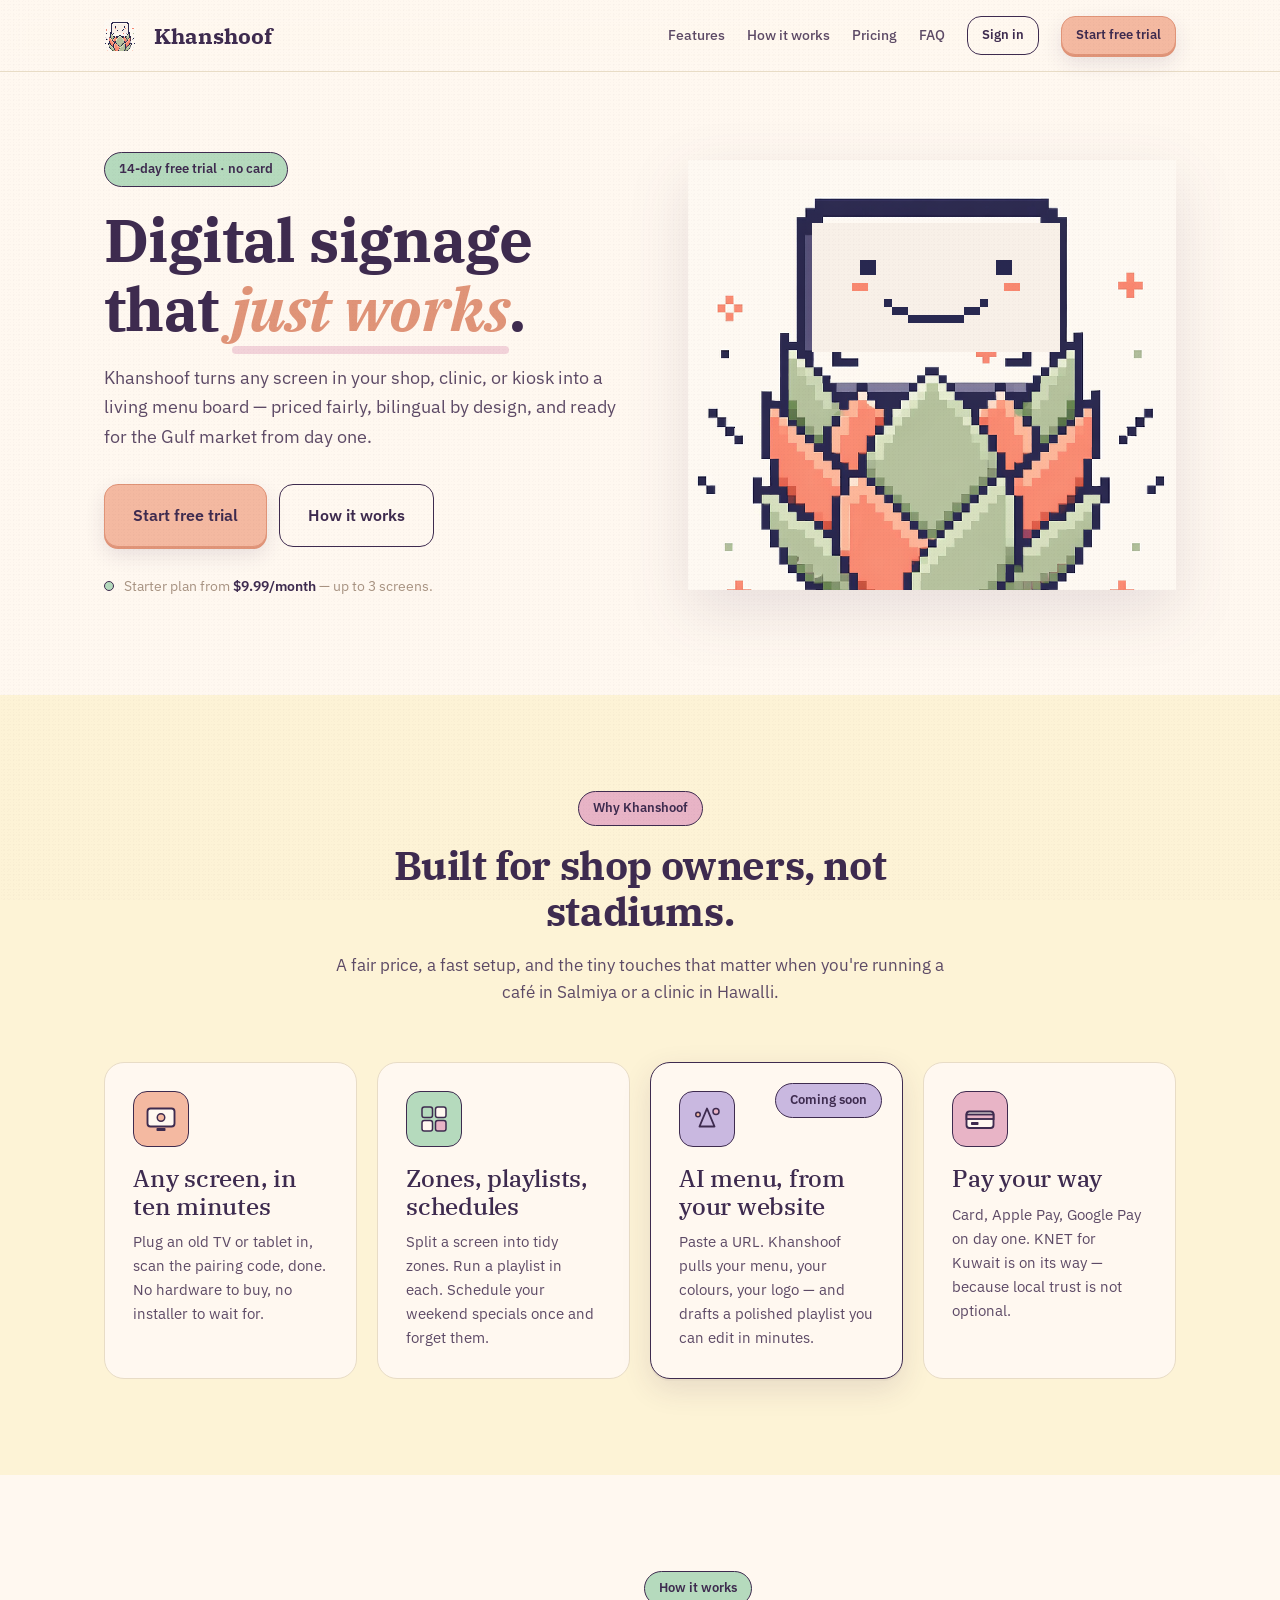
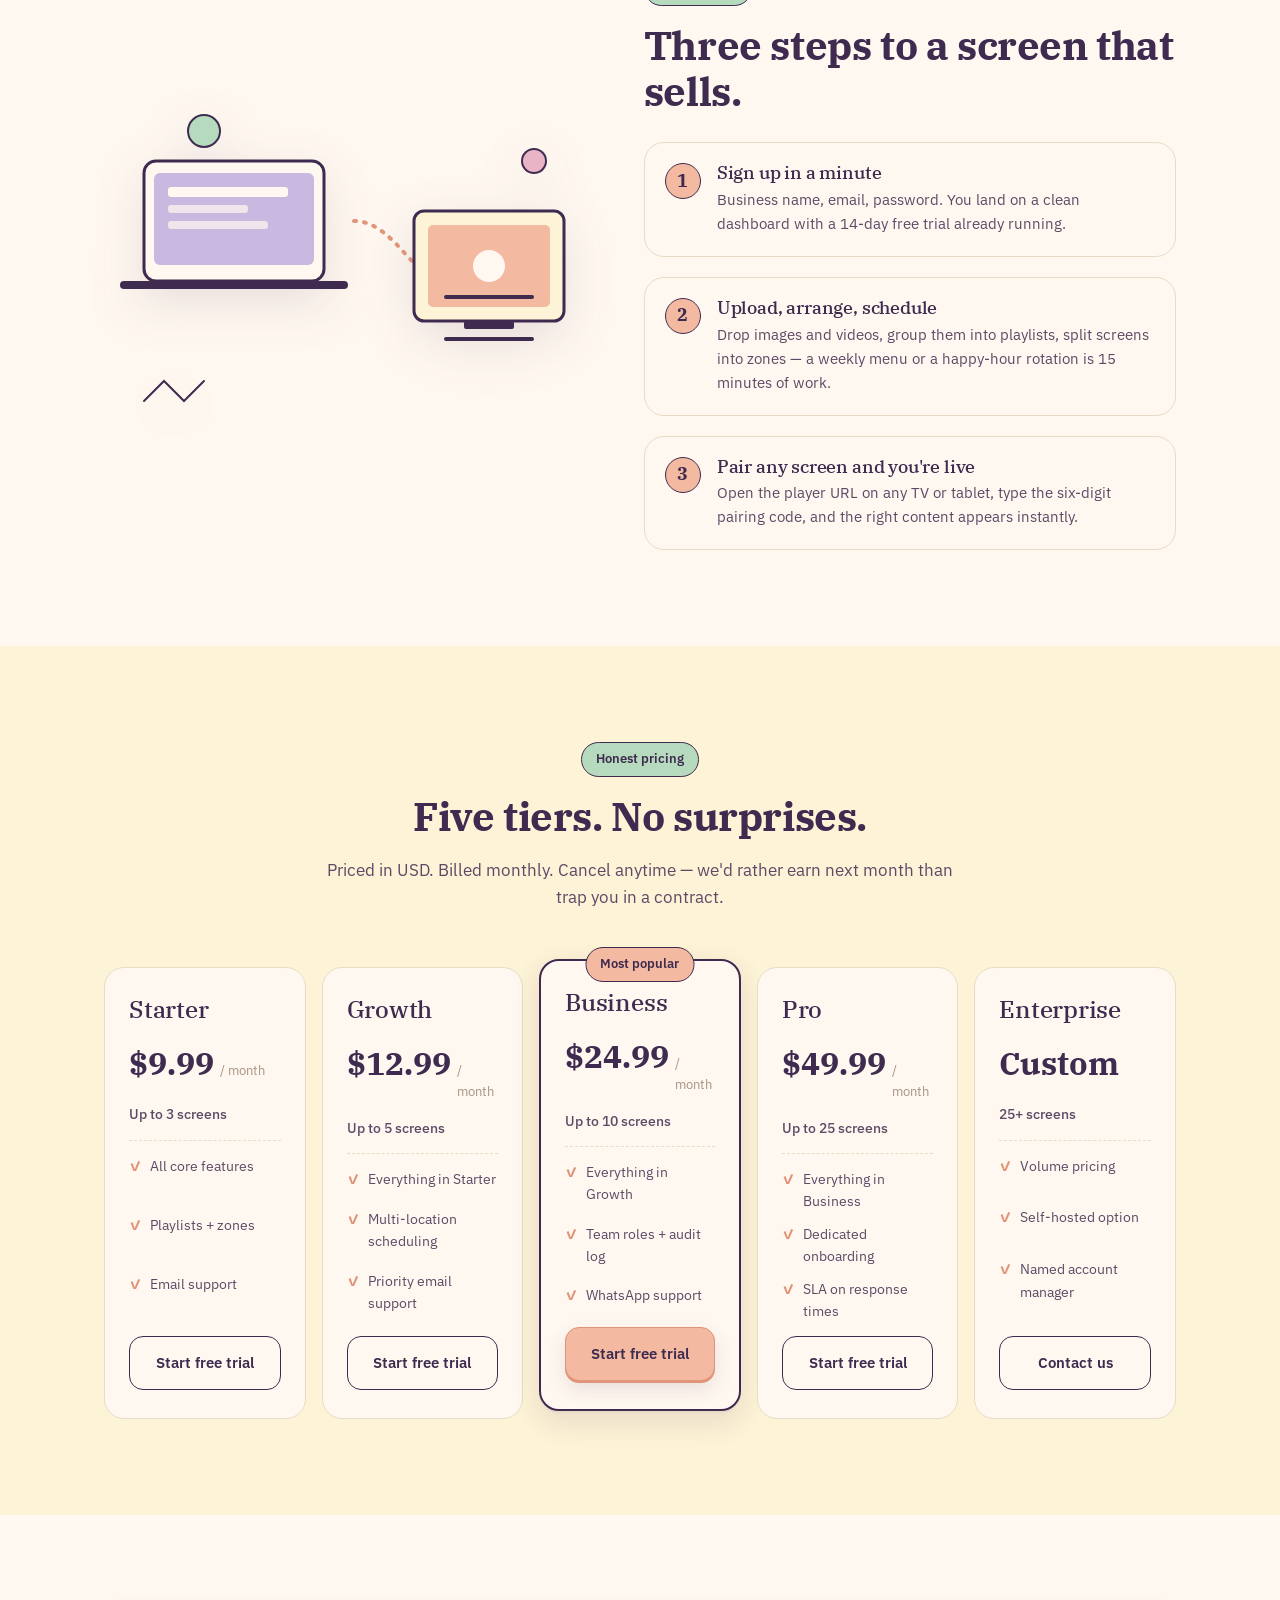
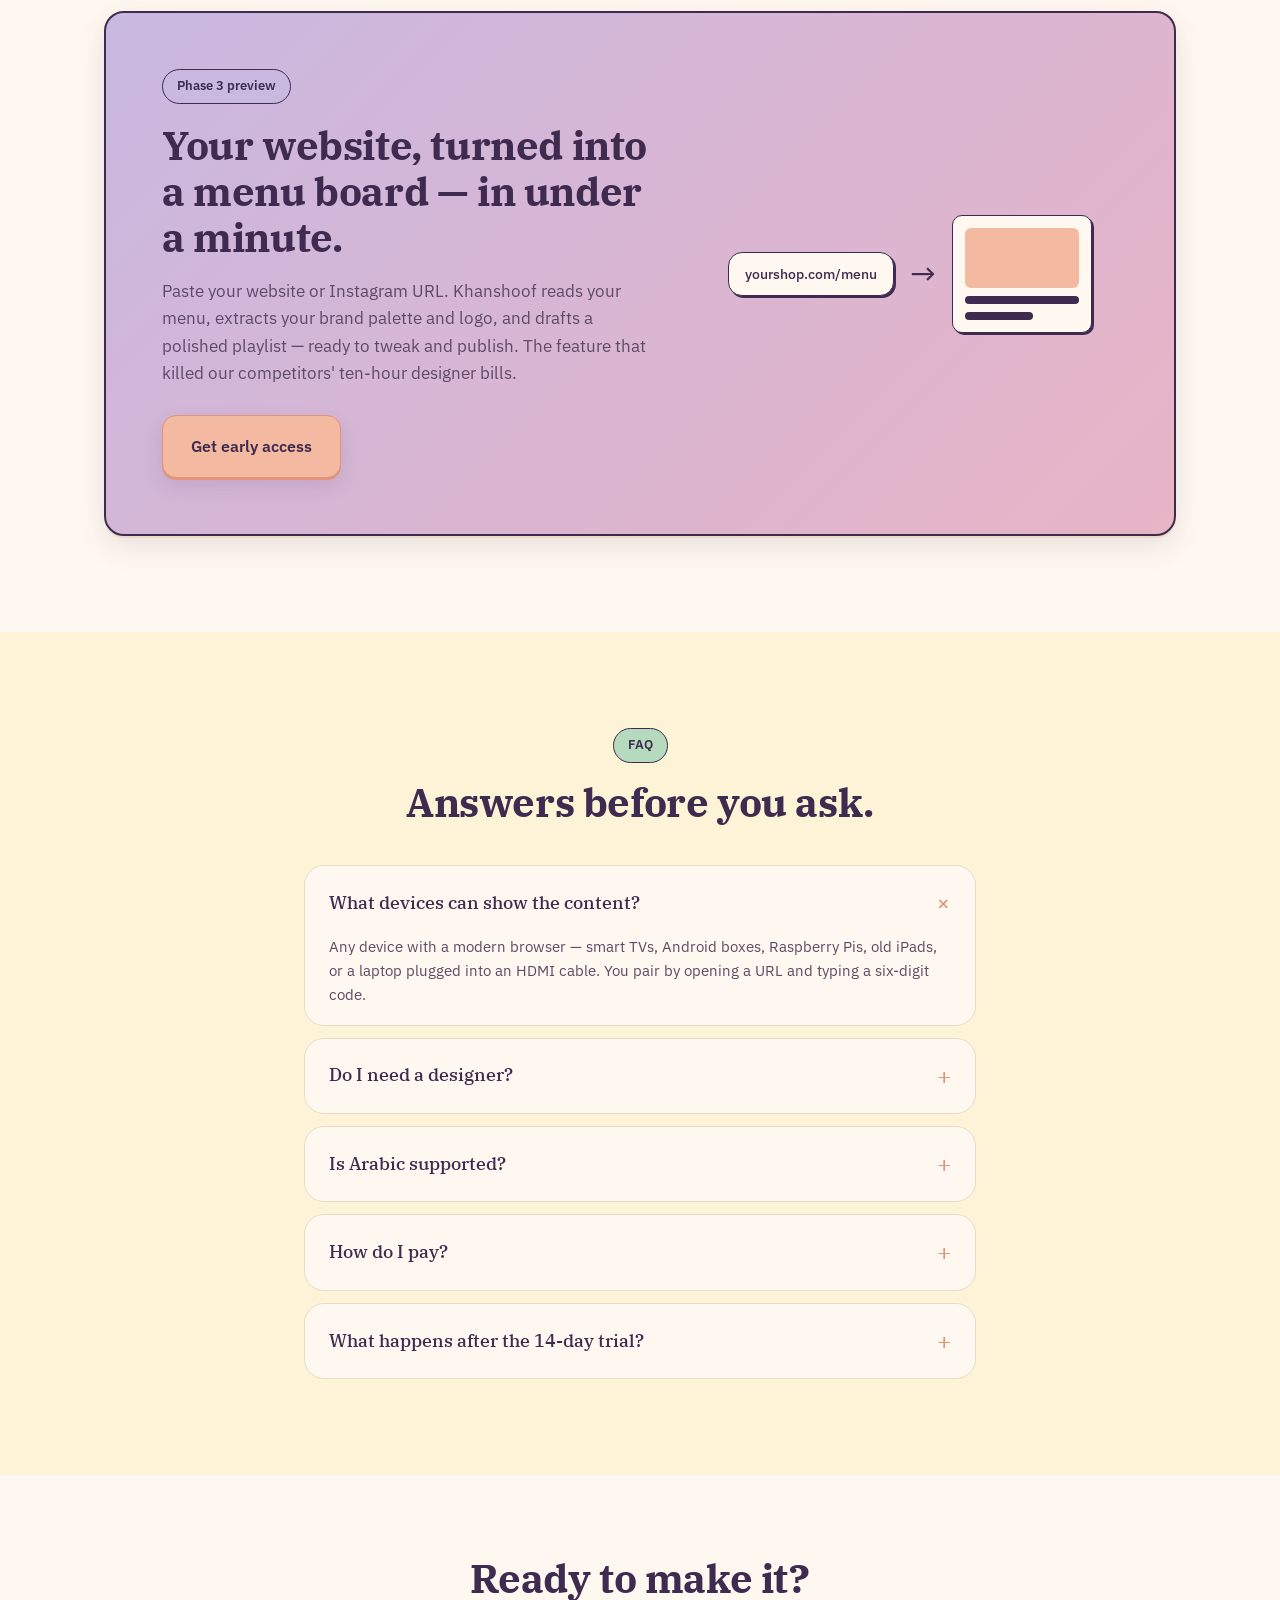
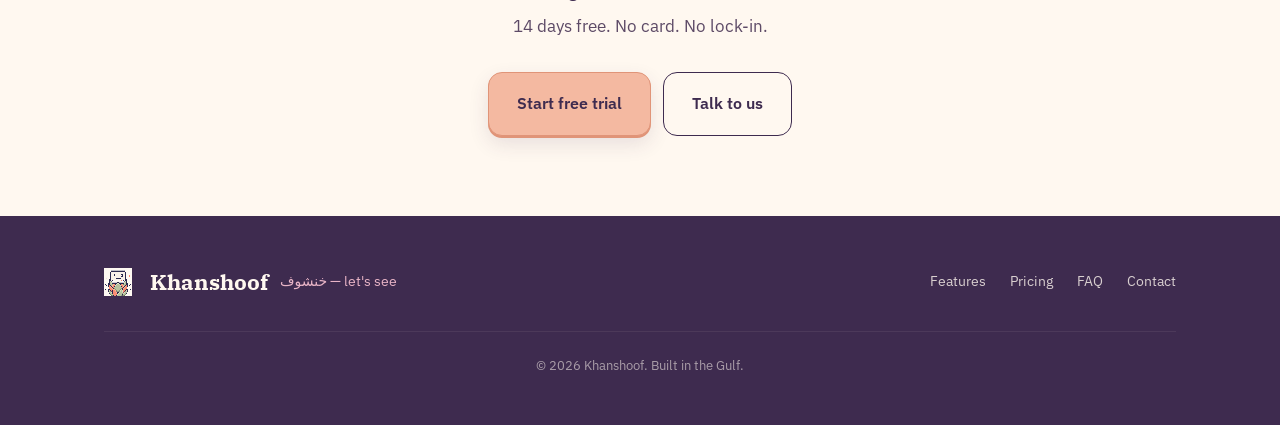
==== commit 5f2738c4: "feat: Khanshoof artichoke mascot across landing/admin/player (animated cycle on hero + player pairin" ====
--- a/landing/index.html
+++ b/landing/index.html
@@ -3,7 +3,7 @@
   <head>
     <meta charset="UTF-8" />
     <meta name="viewport" content="width=device-width, initial-scale=1.0" />
-    <link rel="icon" type="image/svg+xml" href="assets/favicon.svg" />
+    <link rel="icon" type="image/png" href="assets/faces/v1_smile.png" />
     <title>Khanshoof — Digital signage that just works</title>
     <link rel="stylesheet" href="styles.css" />
     <link rel="preconnect" href="https://fonts.googleapis.com" />
@@ -16,7 +16,7 @@
     <header class="nav" id="nav">
       <div class="container nav-inner">
         <a href="#" class="nav-logo">
-          <span class="nav-mark">◠</span>
+          <img class="nav-face" src="assets/faces/v1_smile.png" alt="" width="32" height="32" />
           <span>Khanshoof</span>
         </a>
 
@@ -55,7 +55,7 @@
         </div>
 
         <div class="hero-art">
-          <img src="assets/illustrations/hero.svg" alt="" width="520" height="440" />
+          <img class="hero-face" src="assets/faces/v1_smile.png" alt="Khanshoof — cute artichoke mascot cycling through expressions" width="520" height="440" />
         </div>
       </div>
     </section>
@@ -292,9 +292,9 @@
     <footer class="footer">
       <div class="container footer-inner">
         <div class="footer-brand">
-          <span class="nav-mark">◠</span>
+          <img class="footer-face" src="assets/faces/v1_wink.png" alt="" width="28" height="28" />
           <span class="footer-wordmark">Khanshoof</span>
-          <span class="footer-tag">سوّي — make it</span>
+          <span class="footer-tag">خنشوف — let's see</span>
         </div>
         <div class="footer-links">
           <a href="#features">Features</a>
--- a/landing/styles.css
+++ b/landing/styles.css
@@ -762,3 +762,43 @@
   padding-top: 24px;
   margin-top: 8px;
 }
+
+/* ── Khanshoof mascot faces ──────────────────────────────────── */
+.nav-face {
+  width: 32px;
+  height: 32px;
+  image-rendering: pixelated;
+  border-radius: 6px;
+  vertical-align: middle;
+  margin-right: 8px;
+}
+
+.footer-face {
+  width: 28px;
+  height: 28px;
+  image-rendering: pixelated;
+  vertical-align: middle;
+  margin-right: 6px;
+}
+
+.hero-face {
+  image-rendering: pixelated;
+  width: min(100%, 520px);
+  height: auto;
+  display: block;
+  animation: faceCycle 4.8s steps(1, end) infinite;
+}
+
+@keyframes faceCycle {
+  0%, 15%   { content: url('assets/faces/v1_smile.png'); }
+  16%, 31%  { content: url('assets/faces/v1_wink.png'); }
+  32%, 47%  { content: url('assets/faces/v1_kawaii.png'); }
+  48%, 63%  { content: url('assets/faces/v1_heart.png'); }
+  64%, 79%  { content: url('assets/faces/v1_star.png'); }
+  80%, 100% { content: url('assets/faces/v1_big.png'); }
+}
+
+/* Reduced motion: hold on smile */
+@media (prefers-reduced-motion: reduce) {
+  .hero-face { animation: none; }
+}
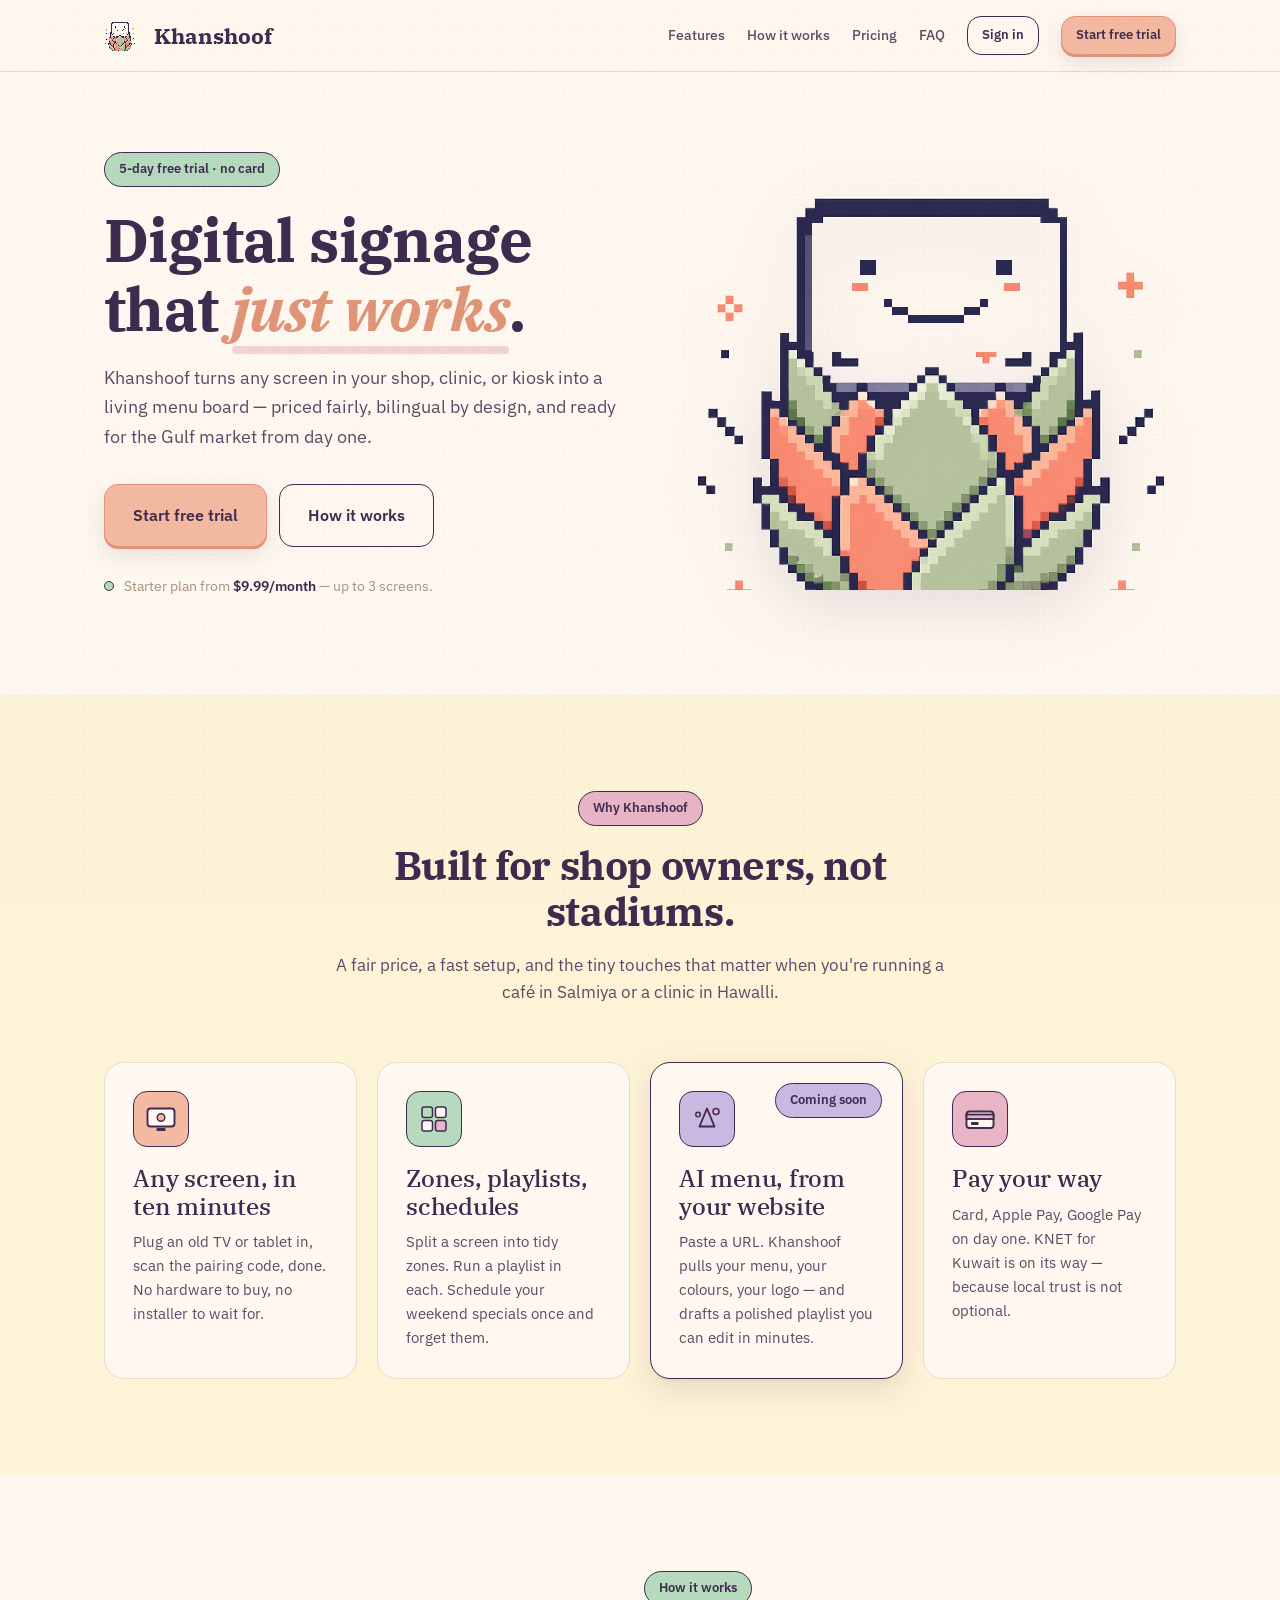
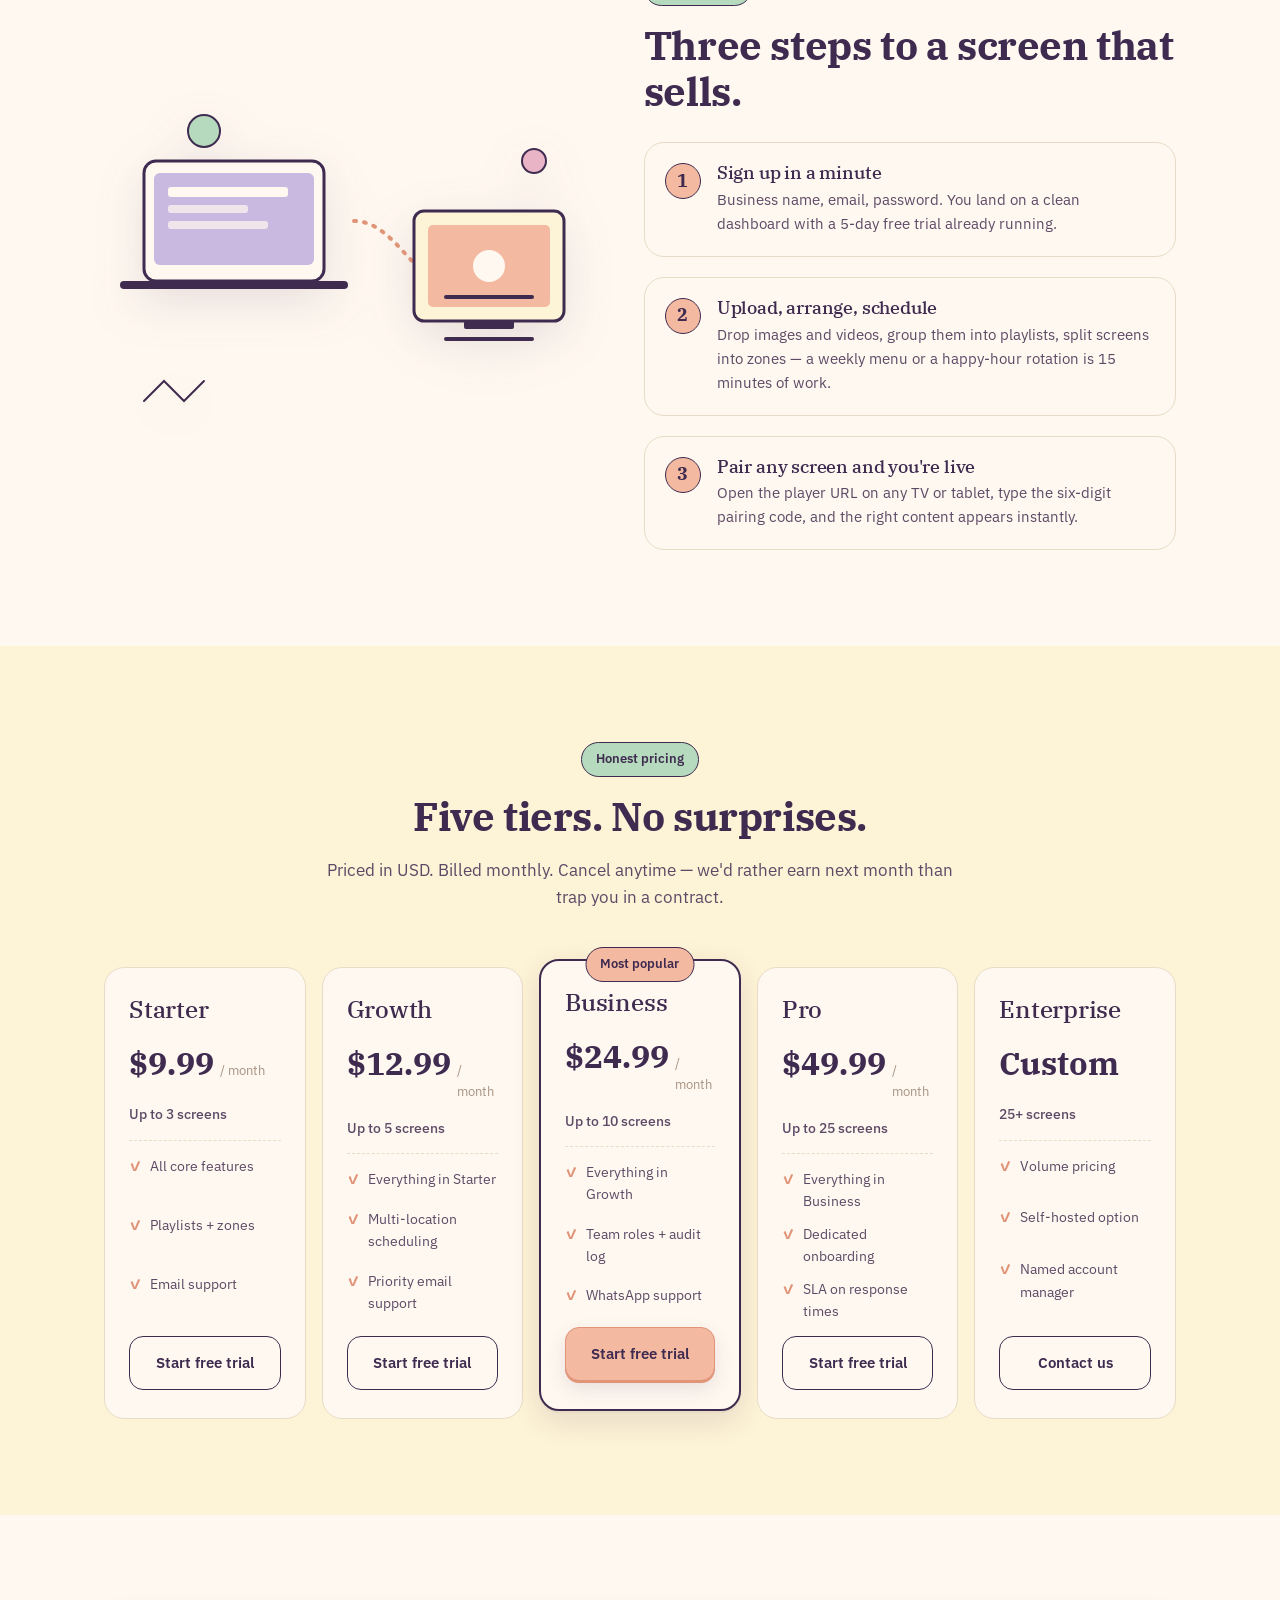
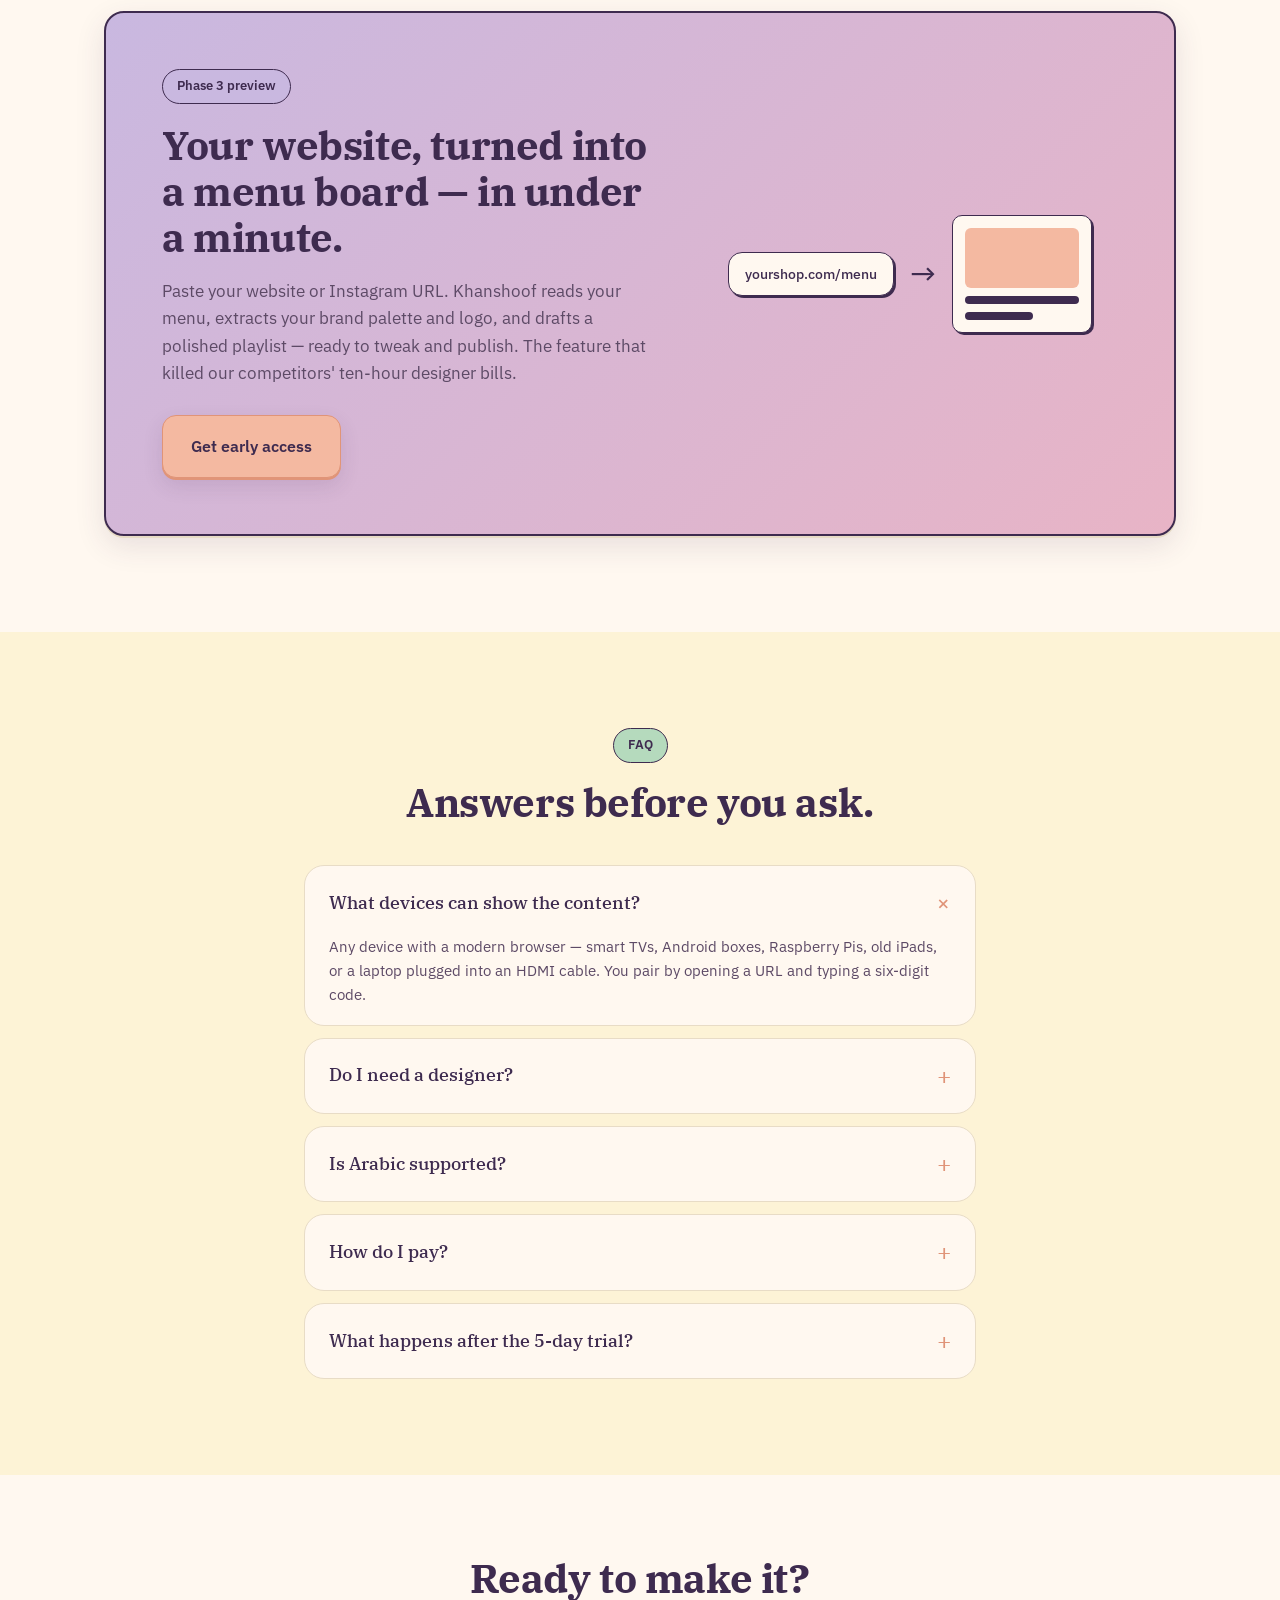
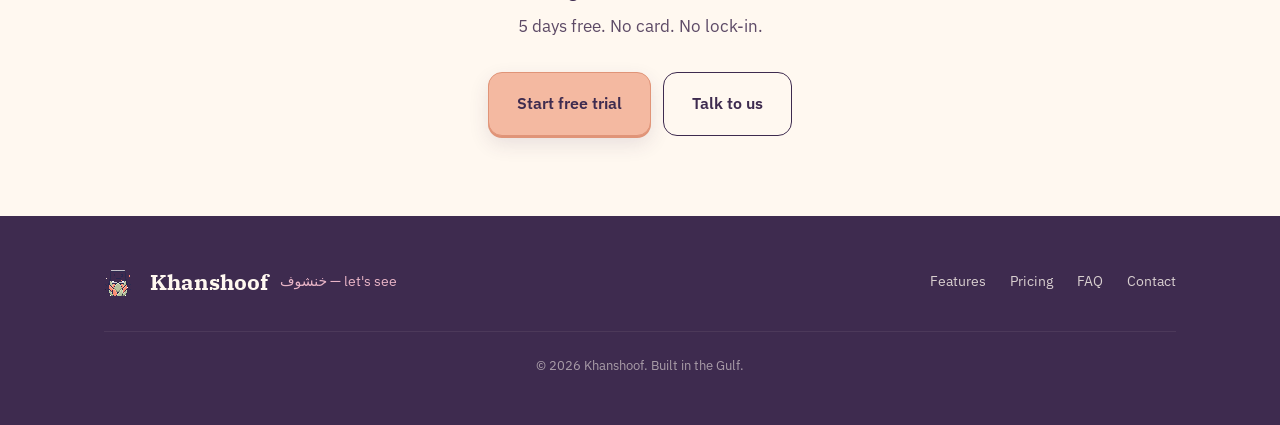
==== commit c165b2c0: "feat: shorten free trial from 14 days to 5 days" ====
--- a/landing/index.html
+++ b/landing/index.html
@@ -39,7 +39,7 @@
     <section class="hero">
       <div class="container hero-grid">
         <div class="hero-copy">
-          <span class="pill">14-day free trial · no card</span>
+          <span class="pill">5-day free trial · no card</span>
           <h1 class="hero-title">Digital signage that <em>just works</em>.</h1>
           <p class="hero-sub">
             Khanshoof turns any screen in your shop, clinic, or kiosk into a living menu board — priced fairly, bilingual by design, and ready for the Gulf market from day one.
@@ -122,7 +122,7 @@
               <span class="how-step-num">1</span>
               <div>
                 <h3>Sign up in a minute</h3>
-                <p>Business name, email, password. You land on a clean dashboard with a 14-day free trial already running.</p>
+                <p>Business name, email, password. You land on a clean dashboard with a 5-day free trial already running.</p>
               </div>
             </li>
             <li>
@@ -269,7 +269,7 @@
             <p>Credit card, Apple Pay, and Google Pay through Stripe — live at launch. KNET is on the roadmap for Kuwait customers who want to pay locally.</p>
           </details>
           <details class="faq-item">
-            <summary>What happens after the 14-day trial?</summary>
+            <summary>What happens after the 5-day trial?</summary>
             <p>You pick a plan, enter a card, and keep going. No auto-charge during the trial — we ask before we bill.</p>
           </details>
         </div>
@@ -280,7 +280,7 @@
     <section class="section section-cta">
       <div class="container section-cta-inner">
         <h2>Ready to make it?</h2>
-        <p>14 days free. No card. No lock-in.</p>
+        <p>5 days free. No card. No lock-in.</p>
         <div class="hero-ctas" style="justify-content: center;">
           <a class="btn btn-primary btn-lg" href="#" data-cta="signup">Start free trial</a>
           <a class="btn btn-ghost btn-lg" href="mailto:hello@khanshoof.com">Talk to us</a>
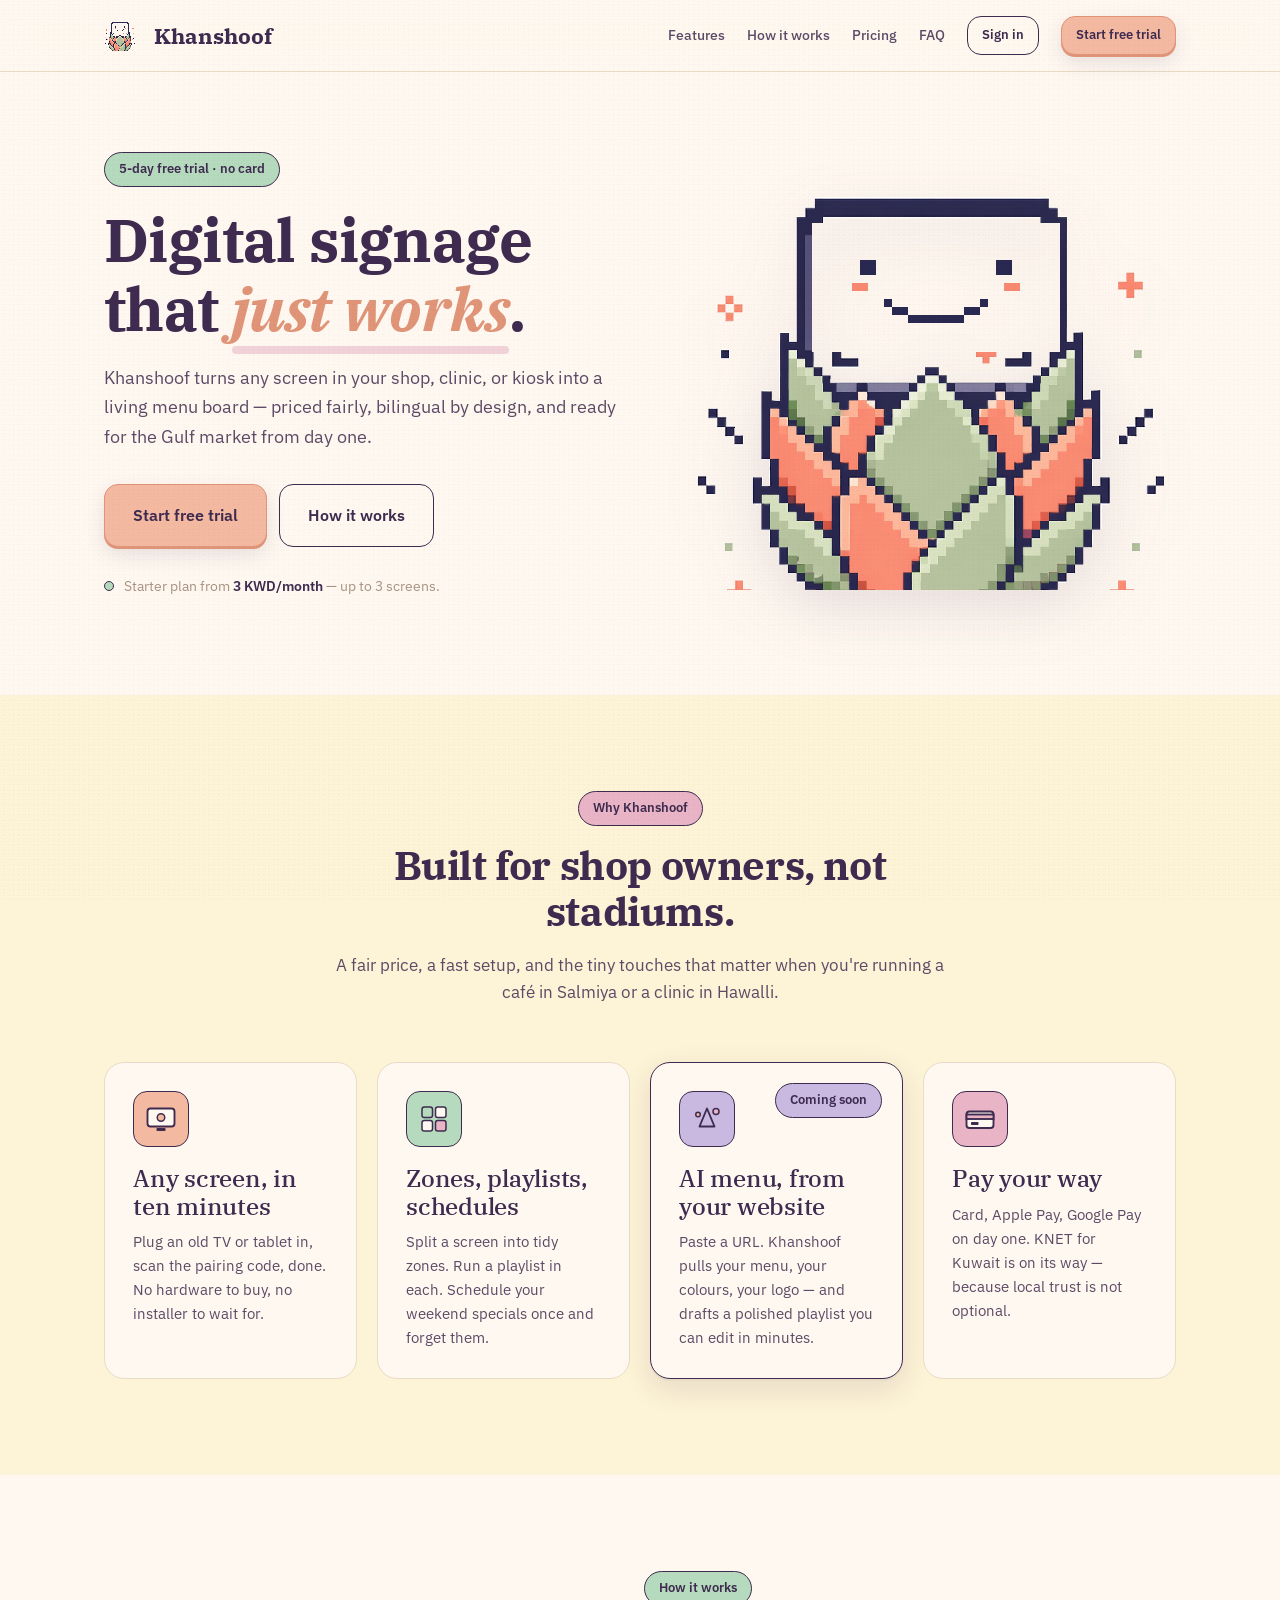
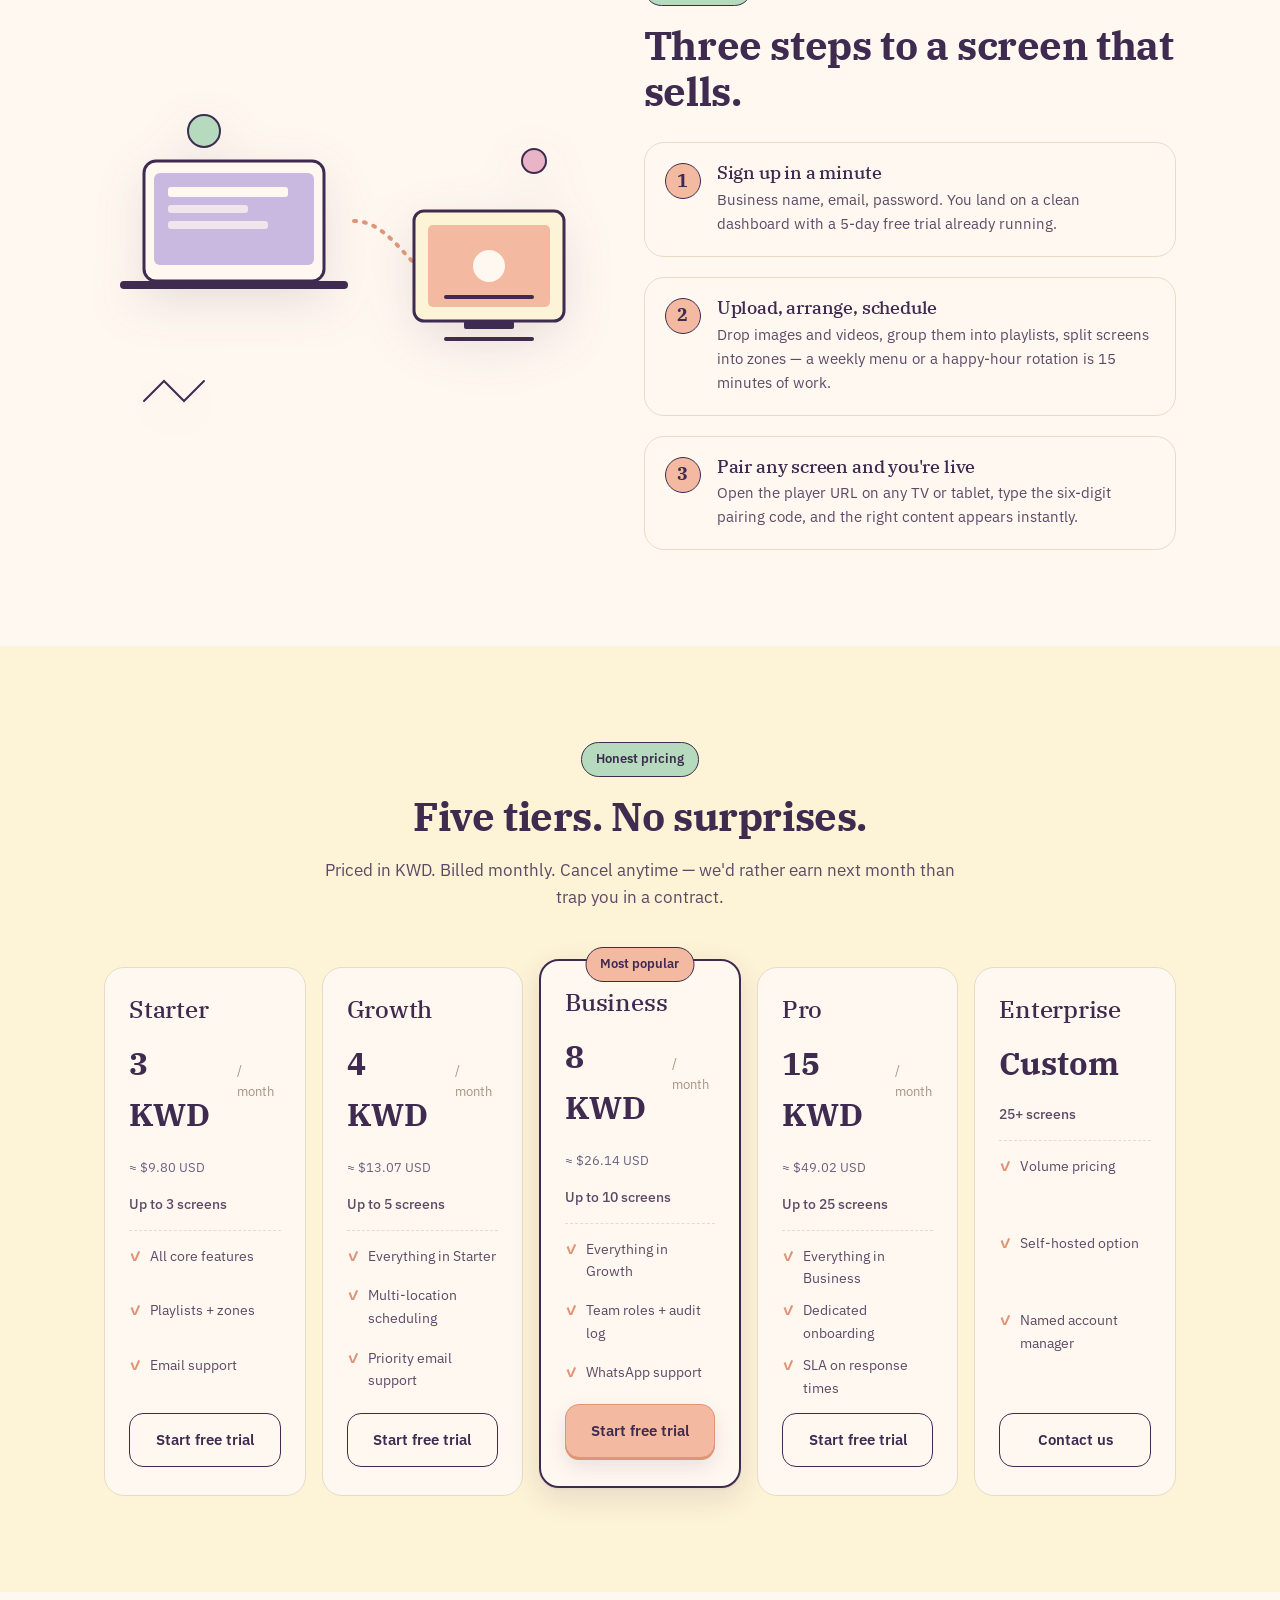
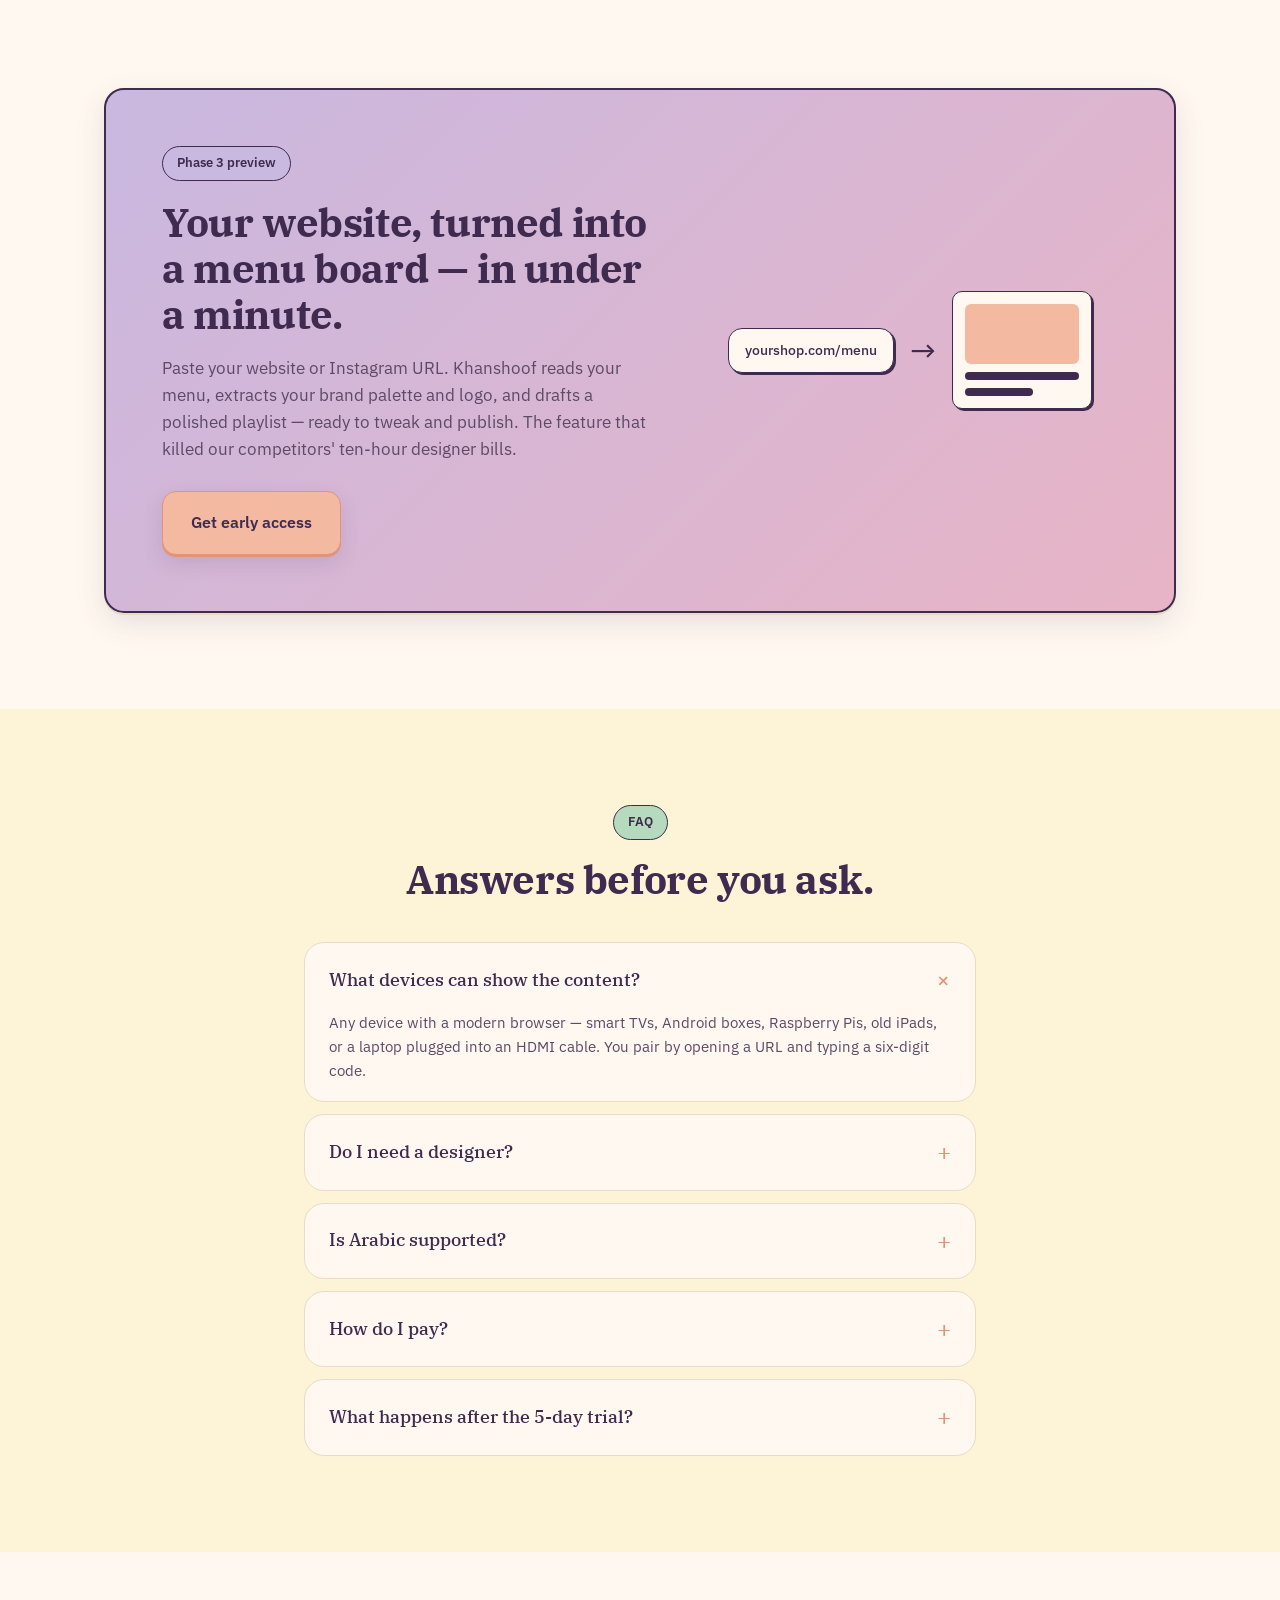
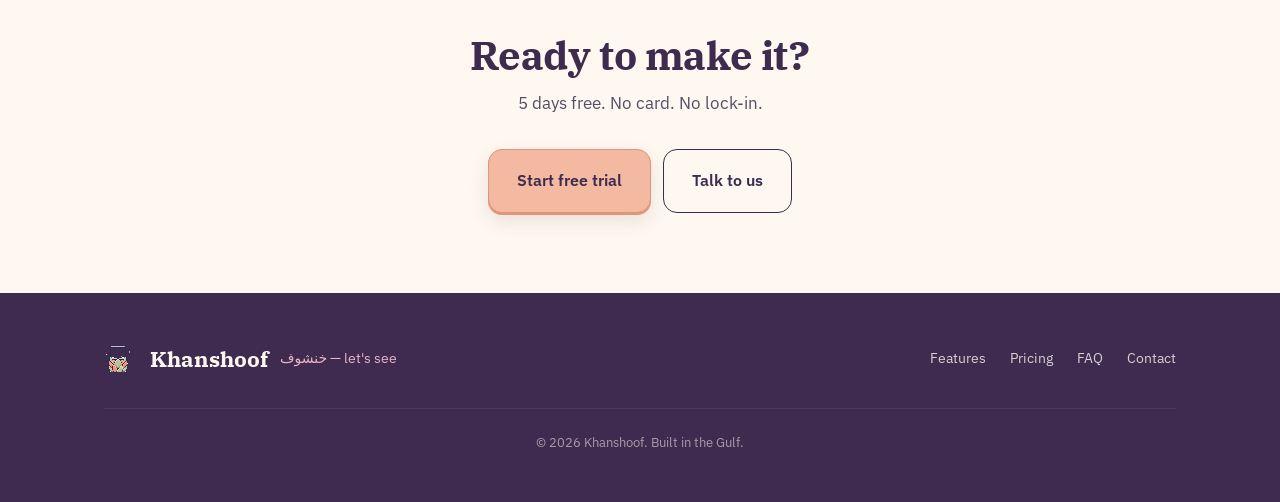
==== commit 3664f223: "feat(pricing): rebase to integer KWD primary (3/4/8/15), USD as conversion Co-Authored-By: Claude So" ====
--- a/landing/index.html
+++ b/landing/index.html
@@ -50,7 +50,7 @@
           </div>
           <div class="hero-proof">
             <span class="hero-proof-dot"></span>
-            <span>Starter plan from <strong>$9.99/month</strong> — up to 3 screens.</span>
+            <span>Starter plan from <strong>3 KWD/month</strong> — up to 3 screens.</span>
           </div>
         </div>
 
@@ -150,13 +150,14 @@
         <div class="section-head">
           <span class="pill">Honest pricing</span>
           <h2 class="section-title">Five tiers. No surprises.</h2>
-          <p class="section-sub">Priced in USD. Billed monthly. Cancel anytime — we'd rather earn next month than trap you in a contract.</p>
+          <p class="section-sub">Priced in KWD. Billed monthly. Cancel anytime — we'd rather earn next month than trap you in a contract.</p>
         </div>
 
         <div class="pricing-grid">
           <article class="pricing-card">
             <h3>Starter</h3>
-            <div class="pricing-price"><span class="pricing-amt">$9.99</span><span class="pricing-per">/ month</span></div>
+            <div class="pricing-price"><span class="pricing-amt">3 KWD</span><span class="pricing-per">/ month</span></div>
+            <div class="pricing-usd-approx">≈ $9.80 USD</div>
             <div class="pricing-screens">Up to 3 screens</div>
             <ul class="pricing-list">
               <li>All core features</li>
@@ -168,7 +169,8 @@
 
           <article class="pricing-card">
             <h3>Growth</h3>
-            <div class="pricing-price"><span class="pricing-amt">$12.99</span><span class="pricing-per">/ month</span></div>
+            <div class="pricing-price"><span class="pricing-amt">4 KWD</span><span class="pricing-per">/ month</span></div>
+            <div class="pricing-usd-approx">≈ $13.07 USD</div>
             <div class="pricing-screens">Up to 5 screens</div>
             <ul class="pricing-list">
               <li>Everything in Starter</li>
@@ -181,7 +183,8 @@
           <article class="pricing-card pricing-card--popular">
             <span class="pill pricing-ribbon">Most popular</span>
             <h3>Business</h3>
-            <div class="pricing-price"><span class="pricing-amt">$24.99</span><span class="pricing-per">/ month</span></div>
+            <div class="pricing-price"><span class="pricing-amt">8 KWD</span><span class="pricing-per">/ month</span></div>
+            <div class="pricing-usd-approx">≈ $26.14 USD</div>
             <div class="pricing-screens">Up to 10 screens</div>
             <ul class="pricing-list">
               <li>Everything in Growth</li>
@@ -193,7 +196,8 @@
 
           <article class="pricing-card">
             <h3>Pro</h3>
-            <div class="pricing-price"><span class="pricing-amt">$49.99</span><span class="pricing-per">/ month</span></div>
+            <div class="pricing-price"><span class="pricing-amt">15 KWD</span><span class="pricing-per">/ month</span></div>
+            <div class="pricing-usd-approx">≈ $49.02 USD</div>
             <div class="pricing-screens">Up to 25 screens</div>
             <ul class="pricing-list">
               <li>Everything in Business</li>
--- a/landing/styles.css
+++ b/landing/styles.css
@@ -802,3 +802,9 @@
 @media (prefers-reduced-motion: reduce) {
   .hero-face { animation: none; }
 }
+
+.pricing-usd-approx {
+  font-size: 13px;
+  color: var(--text-muted, #6b6480);
+  margin-top: 4px;
+}
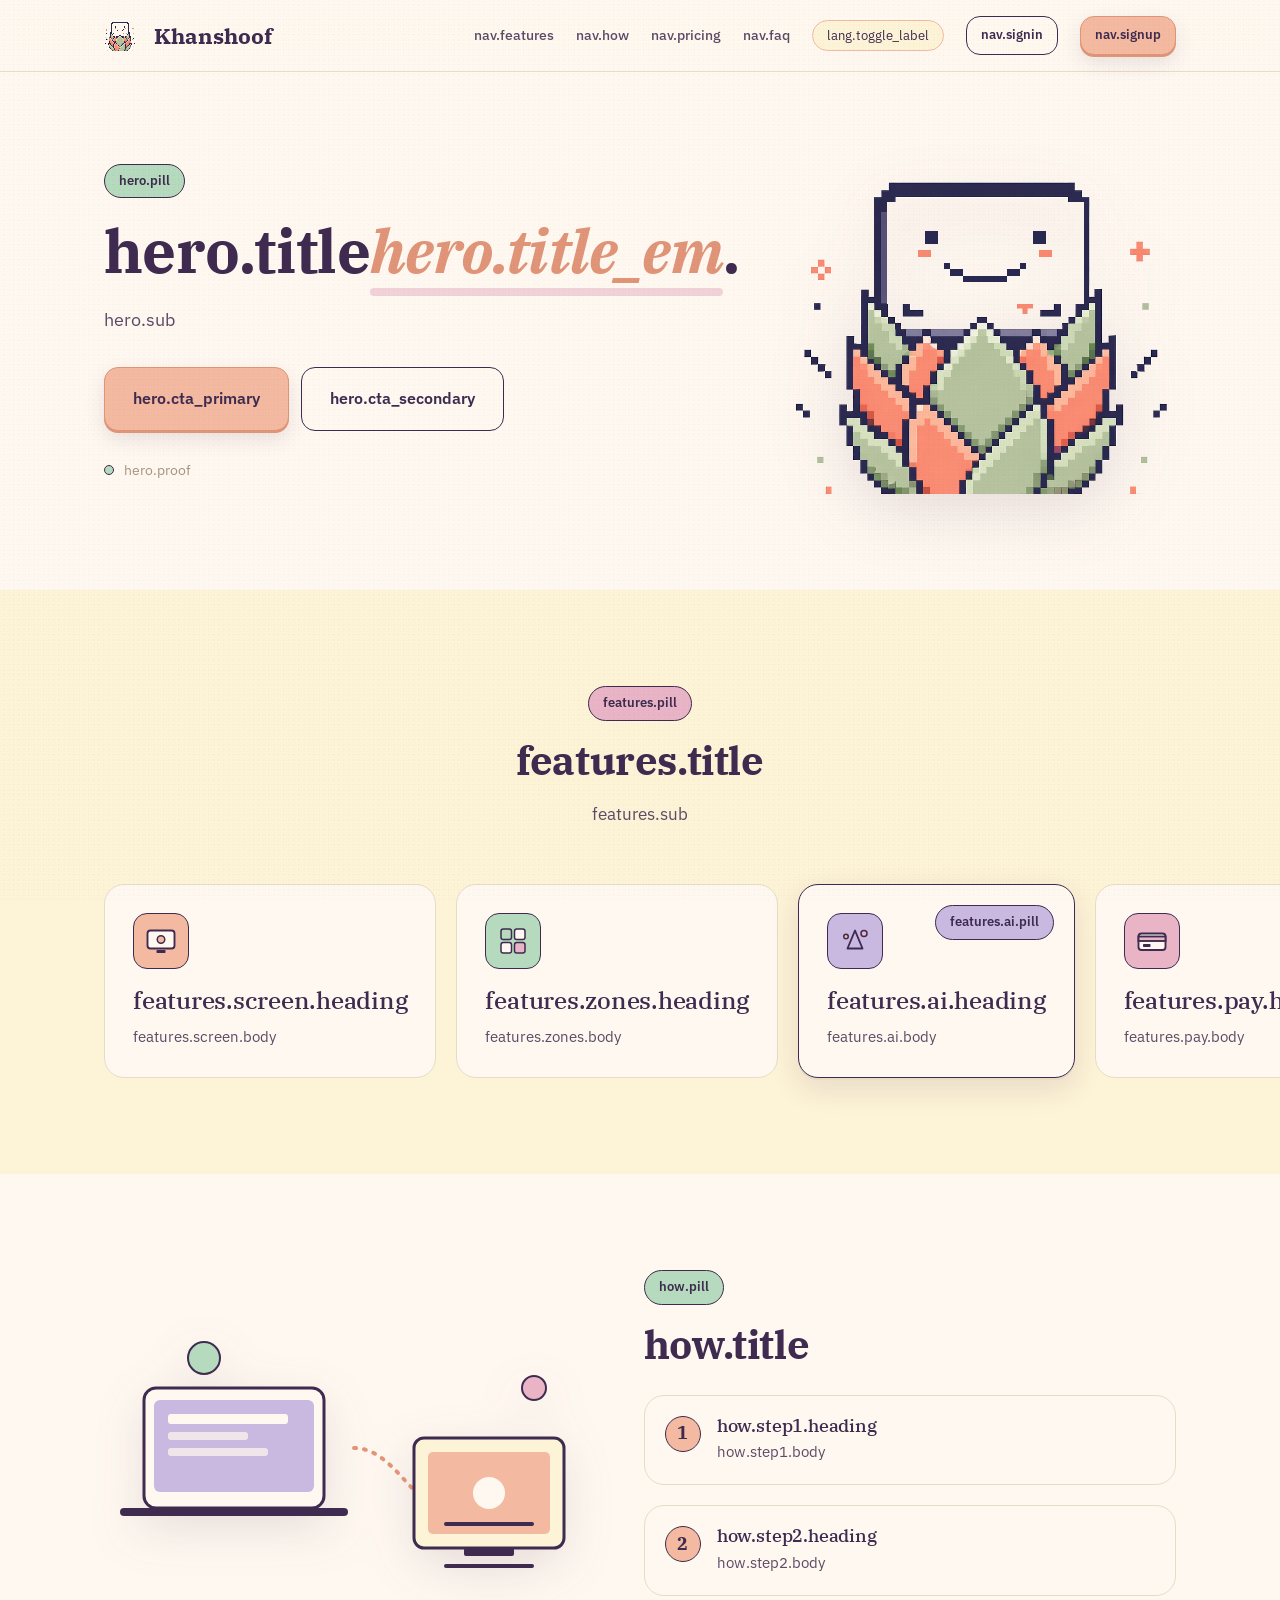
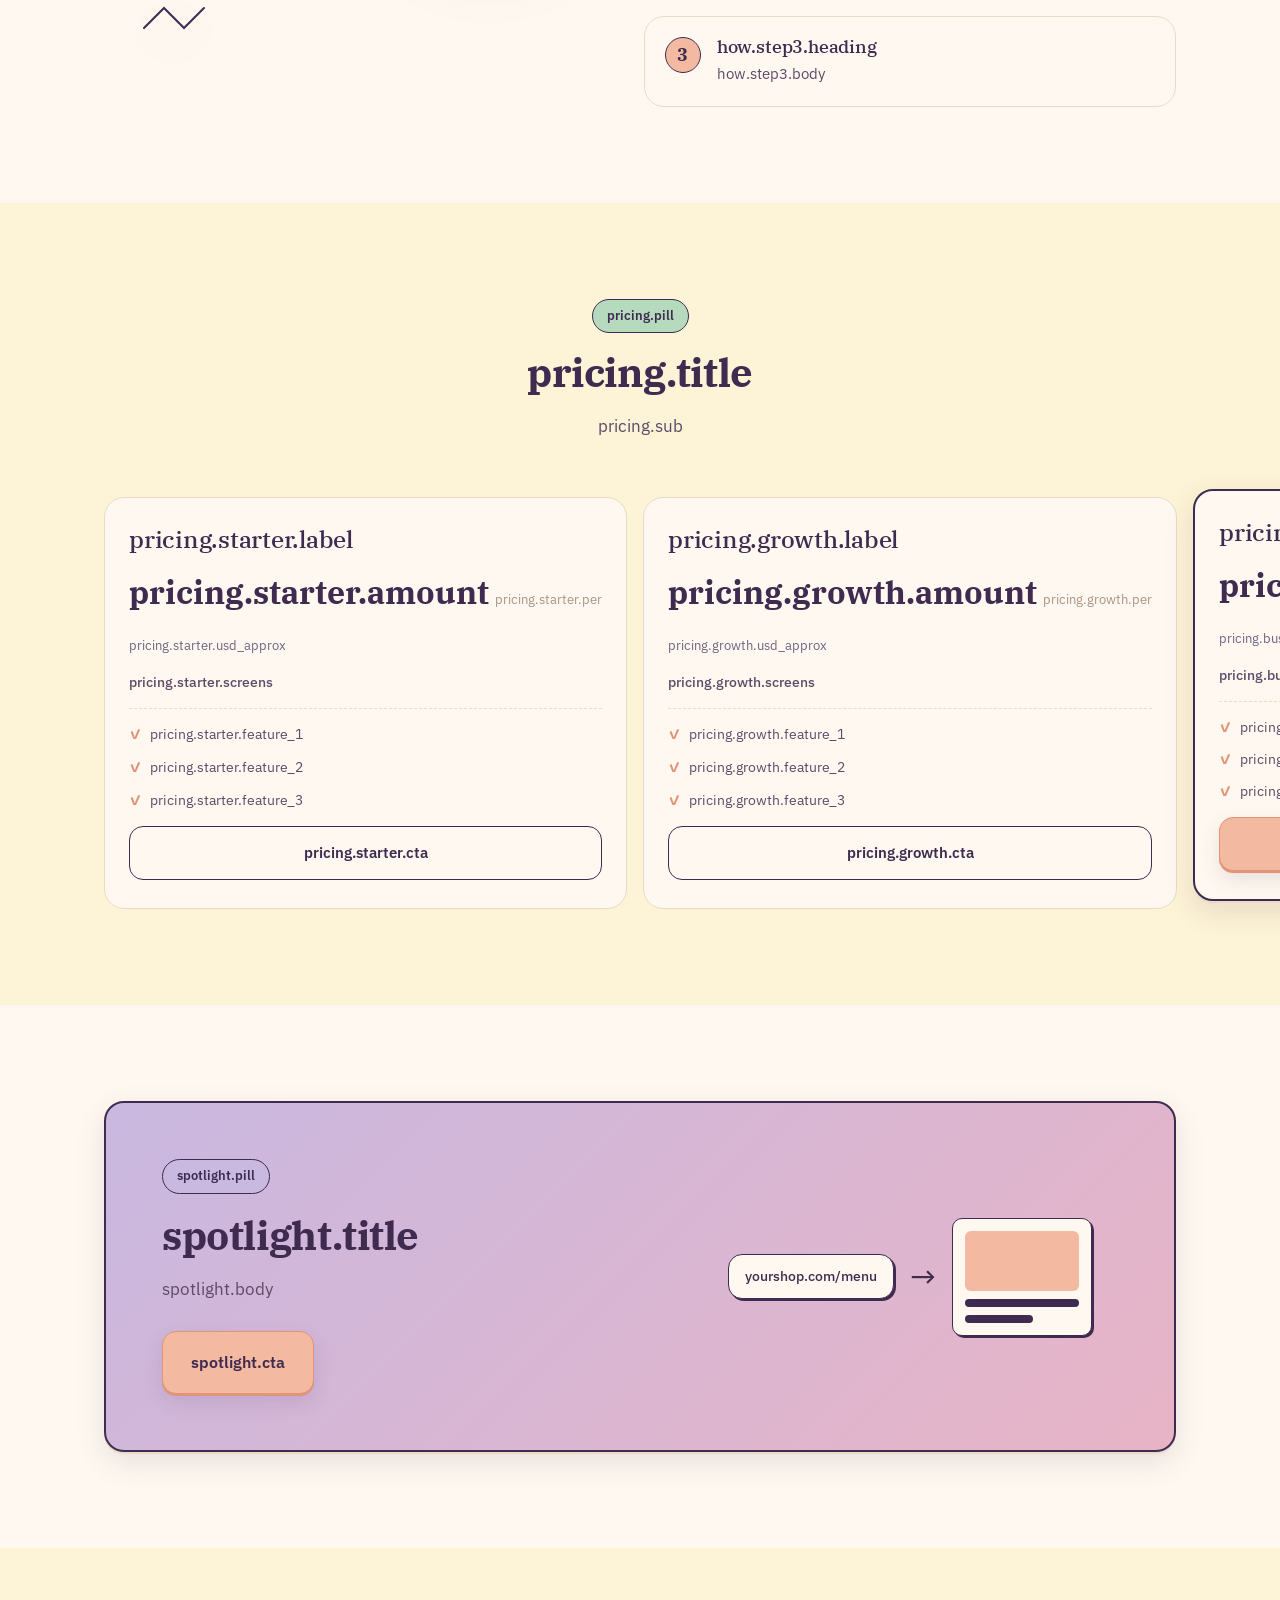
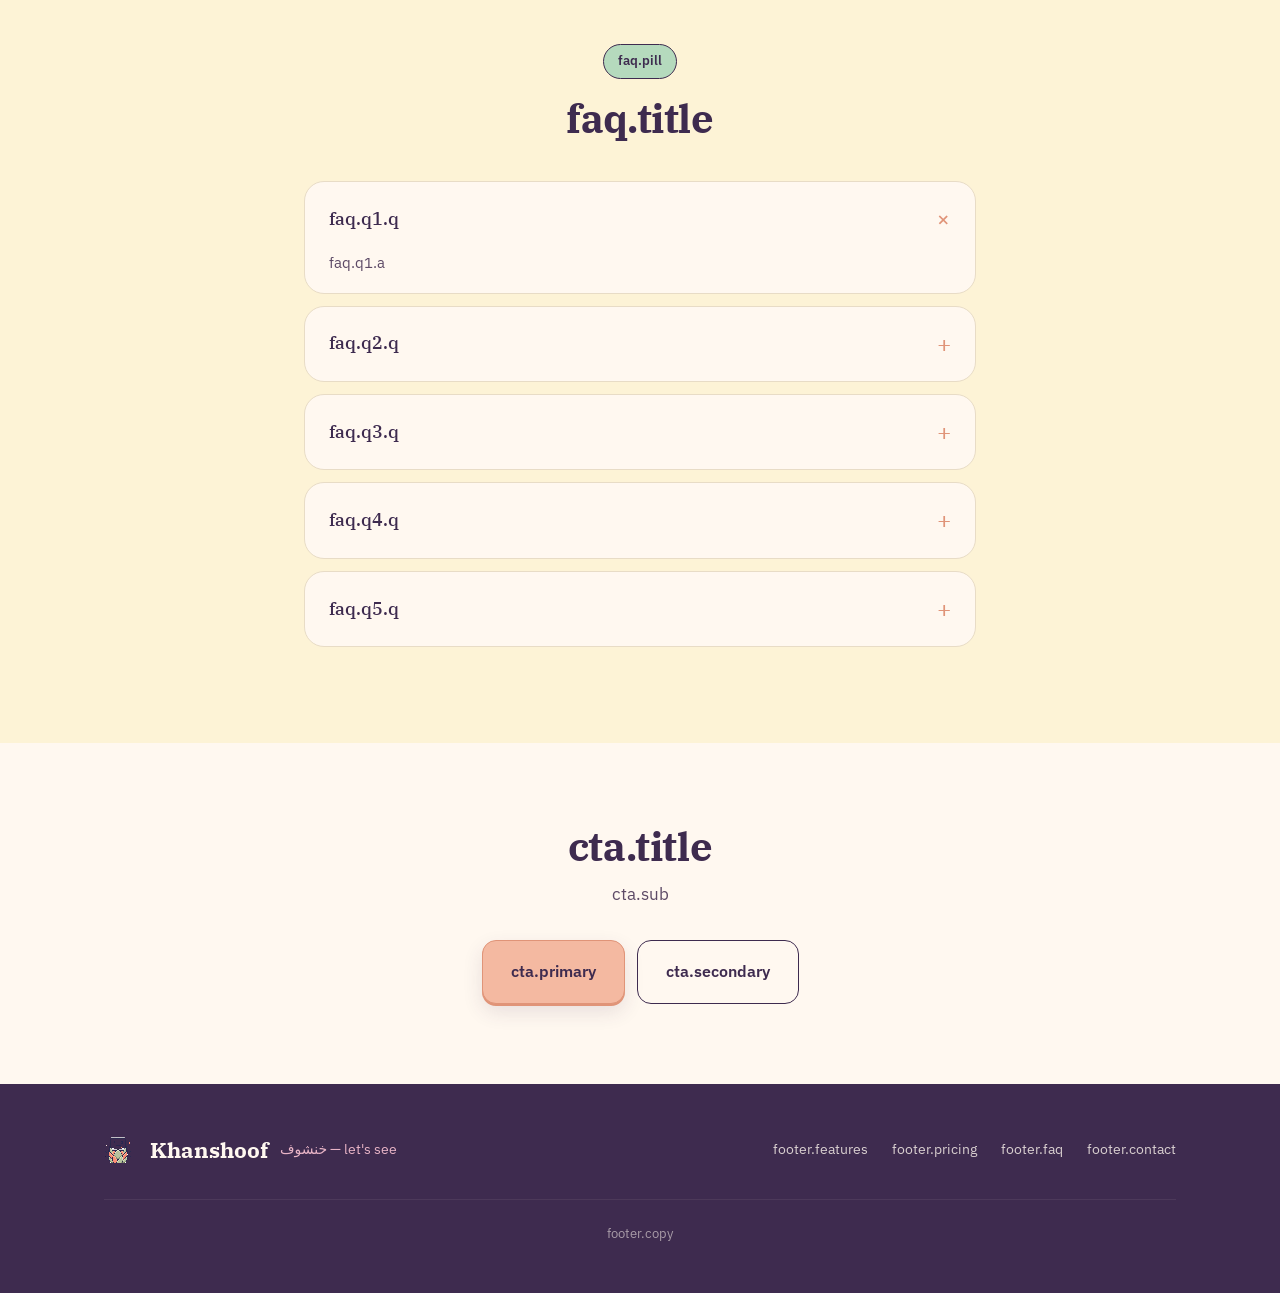
==== commit 40d534d2: "feat(landing): wire i18n boot + data-i18n markup + toggle + Arabic font Co-Authored-By: Claude Sonne" ====
--- a/landing/index.html
+++ b/landing/index.html
@@ -4,11 +4,11 @@
     <meta charset="UTF-8" />
     <meta name="viewport" content="width=device-width, initial-scale=1.0" />
     <link rel="icon" type="image/png" href="assets/faces/v1_smile.png" />
-    <title>Khanshoof — Digital signage that just works</title>
+    <title data-i18n="meta.title">Khanshoof — Digital signage that just works</title>
     <link rel="stylesheet" href="styles.css" />
     <link rel="preconnect" href="https://fonts.googleapis.com" />
     <link rel="preconnect" href="https://fonts.gstatic.com" crossorigin />
-    <link rel="stylesheet" href="https://fonts.googleapis.com/css2?family=IBM+Plex+Sans:wght@400;500;600&family=IBM+Plex+Serif:ital,wght@0,500;0,700;1,500&display=swap" />
+    <link rel="stylesheet" href="https://fonts.googleapis.com/css2?family=IBM+Plex+Sans:wght@400;500;600&family=IBM+Plex+Sans+Arabic:wght@400;500;600&family=IBM+Plex+Serif:ital,wght@0,500;0,700;1,500&display=swap" />
     <script src="config.js"></script>
   </head>
   <body>
@@ -20,17 +20,20 @@
           <span>Khanshoof</span>
         </a>
 
-        <button class="nav-toggle" id="nav-toggle" aria-label="Toggle navigation" aria-expanded="false">
+        <button class="nav-toggle" id="nav-toggle" data-i18n-aria-label="nav.toggle_aria" aria-label="Toggle navigation" aria-expanded="false">
           <span></span><span></span><span></span>
         </button>
 
         <nav class="nav-links" id="nav-links">
-          <a href="#features">Features</a>
-          <a href="#how">How it works</a>
-          <a href="#pricing">Pricing</a>
-          <a href="#faq">FAQ</a>
-          <a class="btn btn-ghost btn-sm" id="cta-signin"  href="#">Sign in</a>
-          <a class="btn btn-primary btn-sm" id="cta-signup" href="#">Start free trial</a>
+          <a href="#features" data-i18n="nav.features">Features</a>
+          <a href="#how" data-i18n="nav.how">How it works</a>
+          <a href="#pricing" data-i18n="nav.pricing">Pricing</a>
+          <a href="#faq" data-i18n="nav.faq">FAQ</a>
+          <button id="lang-toggle" class="lang-toggle" aria-label="Switch language">
+            <span data-i18n="lang.toggle_label">عربي</span>
+          </button>
+          <a class="btn btn-ghost btn-sm" id="cta-signin" href="#" data-i18n="nav.signin">Sign in</a>
+          <a class="btn btn-primary btn-sm" id="cta-signup" href="#" data-i18n="nav.signup">Start free trial</a>
         </nav>
       </div>
     </header>
@@ -39,18 +42,18 @@
     <section class="hero">
       <div class="container hero-grid">
         <div class="hero-copy">
-          <span class="pill">5-day free trial · no card</span>
-          <h1 class="hero-title">Digital signage that <em>just works</em>.</h1>
-          <p class="hero-sub">
+          <span class="pill" data-i18n="hero.pill">5-day free trial · no card</span>
+          <h1 class="hero-title"><span data-i18n="hero.title">Digital signage that </span><em data-i18n="hero.title_em">just works</em>.</h1>
+          <p class="hero-sub" data-i18n="hero.sub">
             Khanshoof turns any screen in your shop, clinic, or kiosk into a living menu board — priced fairly, bilingual by design, and ready for the Gulf market from day one.
           </p>
           <div class="hero-ctas">
-            <a class="btn btn-primary btn-lg" id="cta-signup-hero" href="#">Start free trial</a>
-            <a class="btn btn-ghost btn-lg"   href="#how">How it works</a>
+            <a class="btn btn-primary btn-lg" id="cta-signup-hero" href="#" data-i18n="hero.cta_primary">Start free trial</a>
+            <a class="btn btn-ghost btn-lg" href="#how" data-i18n="hero.cta_secondary">How it works</a>
           </div>
           <div class="hero-proof">
             <span class="hero-proof-dot"></span>
-            <span>Starter plan from <strong>3 KWD/month</strong> — up to 3 screens.</span>
+            <span data-i18n="hero.proof">Starter plan from <strong>3 KWD/month</strong> — up to 3 screens.</span>
           </div>
         </div>
 
@@ -64,9 +67,9 @@
     <section class="section section--butter" id="features">
       <div class="container">
         <div class="section-head">
-          <span class="pill" style="background: var(--rose);">Why Khanshoof</span>
-          <h2 class="section-title">Built for shop owners, not stadiums.</h2>
-          <p class="section-sub">A fair price, a fast setup, and the tiny touches that matter when you're running a café in Salmiya or a clinic in Hawalli.</p>
+          <span class="pill" style="background: var(--rose);" data-i18n="features.pill">Why Khanshoof</span>
+          <h2 class="section-title" data-i18n="features.title">Built for shop owners, not stadiums.</h2>
+          <p class="section-sub" data-i18n="features.sub">A fair price, a fast setup, and the tiny touches that matter when you're running a café in Salmiya or a clinic in Hawalli.</p>
         </div>
 
         <div class="features-grid">
@@ -74,33 +77,33 @@
             <div class="feature-icon feature-icon--peach">
               <svg viewBox="0 0 48 48" aria-hidden="true"><rect x="6" y="10" width="36" height="24" rx="4" fill="#FFF8F0" stroke="#3E2B4F" stroke-width="2.5"/><rect x="18" y="36" width="12" height="4" rx="1" fill="#3E2B4F"/><circle cx="24" cy="22" r="5" fill="#F4B9A1" stroke="#3E2B4F" stroke-width="2"/></svg>
             </div>
-            <h3>Any screen, in ten minutes</h3>
-            <p>Plug an old TV or tablet in, scan the pairing code, done. No hardware to buy, no installer to wait for.</p>
+            <h3 data-i18n="features.screen.heading">Any screen, in ten minutes</h3>
+            <p data-i18n="features.screen.body">Plug an old TV or tablet in, scan the pairing code, done. No hardware to buy, no installer to wait for.</p>
           </article>
 
           <article class="feature-card">
             <div class="feature-icon feature-icon--mint">
               <svg viewBox="0 0 48 48" aria-hidden="true"><rect x="8"  y="8"  width="14" height="14" rx="3" fill="#B5DABD" stroke="#3E2B4F" stroke-width="2"/><rect x="26" y="8"  width="14" height="14" rx="3" fill="#FFF8F0" stroke="#3E2B4F" stroke-width="2"/><rect x="8"  y="26" width="14" height="14" rx="3" fill="#FFF8F0" stroke="#3E2B4F" stroke-width="2"/><rect x="26" y="26" width="14" height="14" rx="3" fill="#E8B4C6" stroke="#3E2B4F" stroke-width="2"/></svg>
             </div>
-            <h3>Zones, playlists, schedules</h3>
-            <p>Split a screen into tidy zones. Run a playlist in each. Schedule your weekend specials once and forget them.</p>
+            <h3 data-i18n="features.zones.heading">Zones, playlists, schedules</h3>
+            <p data-i18n="features.zones.body">Split a screen into tidy zones. Run a playlist in each. Schedule your weekend specials once and forget them.</p>
           </article>
 
           <article class="feature-card feature-card--highlight">
-            <span class="pill" style="background: var(--lavender); position: absolute; top: 20px; right: 20px;">Coming soon</span>
+            <span class="pill" style="background: var(--lavender); position: absolute; top: 20px; right: 20px;" data-i18n="features.ai.pill">Coming soon</span>
             <div class="feature-icon feature-icon--lavender">
               <svg viewBox="0 0 48 48" aria-hidden="true"><path d="M14 34 L24 10 L34 34 Z" fill="#C9B8E0" stroke="#3E2B4F" stroke-width="2.5" stroke-linejoin="round"/><circle cx="36" cy="14" r="4" fill="#E8B4C6" stroke="#3E2B4F" stroke-width="2"/><circle cx="12" cy="18" r="3" fill="#F4B9A1" stroke="#3E2B4F" stroke-width="2"/></svg>
             </div>
-            <h3>AI menu, from your website</h3>
-            <p>Paste a URL. Khanshoof pulls your menu, your colours, your logo — and drafts a polished playlist you can edit in minutes.</p>
+            <h3 data-i18n="features.ai.heading">AI menu, from your website</h3>
+            <p data-i18n="features.ai.body">Paste a URL. Khanshoof pulls your menu, your colours, your logo — and drafts a polished playlist you can edit in minutes.</p>
           </article>
 
           <article class="feature-card">
             <div class="feature-icon feature-icon--rose">
               <svg viewBox="0 0 48 48" aria-hidden="true"><rect x="6" y="14" width="36" height="22" rx="4" fill="#FFF8F0" stroke="#3E2B4F" stroke-width="2.5"/><rect x="6" y="18" width="36" height="6" fill="#E8B4C6" stroke="#3E2B4F" stroke-width="2.5"/><rect x="12" y="28" width="10" height="4" rx="1" fill="#3E2B4F"/></svg>
             </div>
-            <h3>Pay your way</h3>
-            <p>Card, Apple Pay, Google Pay on day one. KNET for Kuwait is on its way — because local trust is not optional.</p>
+            <h3 data-i18n="features.pay.heading">Pay your way</h3>
+            <p data-i18n="features.pay.body">Card, Apple Pay, Google Pay on day one. KNET for Kuwait is on its way — because local trust is not optional.</p>
           </article>
         </div>
       </div>
@@ -114,29 +117,29 @@
         </div>
 
         <div class="how-copy">
-          <span class="pill">How it works</span>
-          <h2>Three steps to a screen that sells.</h2>
+          <span class="pill" data-i18n="how.pill">How it works</span>
+          <h2 data-i18n="how.title">Three steps to a screen that sells.</h2>
 
           <ol class="how-steps">
             <li>
               <span class="how-step-num">1</span>
               <div>
-                <h3>Sign up in a minute</h3>
-                <p>Business name, email, password. You land on a clean dashboard with a 5-day free trial already running.</p>
+                <h3 data-i18n="how.step1.heading">Sign up in a minute</h3>
+                <p data-i18n="how.step1.body">Business name, email, password. You land on a clean dashboard with a 5-day free trial already running.</p>
               </div>
             </li>
             <li>
               <span class="how-step-num">2</span>
               <div>
-                <h3>Upload, arrange, schedule</h3>
-                <p>Drop images and videos, group them into playlists, split screens into zones — a weekly menu or a happy-hour rotation is 15 minutes of work.</p>
+                <h3 data-i18n="how.step2.heading">Upload, arrange, schedule</h3>
+                <p data-i18n="how.step2.body">Drop images and videos, group them into playlists, split screens into zones — a weekly menu or a happy-hour rotation is 15 minutes of work.</p>
               </div>
             </li>
             <li>
               <span class="how-step-num">3</span>
               <div>
-                <h3>Pair any screen and you're live</h3>
-                <p>Open the player URL on any TV or tablet, type the six-digit pairing code, and the right content appears instantly.</p>
+                <h3 data-i18n="how.step3.heading">Pair any screen and you're live</h3>
+                <p data-i18n="how.step3.body">Open the player URL on any TV or tablet, type the six-digit pairing code, and the right content appears instantly.</p>
               </div>
             </li>
           </ol>
@@ -148,75 +151,75 @@
     <section class="section section--butter" id="pricing">
       <div class="container">
         <div class="section-head">
-          <span class="pill">Honest pricing</span>
-          <h2 class="section-title">Five tiers. No surprises.</h2>
-          <p class="section-sub">Priced in KWD. Billed monthly. Cancel anytime — we'd rather earn next month than trap you in a contract.</p>
+          <span class="pill" data-i18n="pricing.pill">Honest pricing</span>
+          <h2 class="section-title" data-i18n="pricing.title">Five tiers. No surprises.</h2>
+          <p class="section-sub" data-i18n="pricing.sub">Priced in KWD. Billed monthly. Cancel anytime — we'd rather earn next month than trap you in a contract.</p>
         </div>
 
         <div class="pricing-grid">
           <article class="pricing-card">
-            <h3>Starter</h3>
-            <div class="pricing-price"><span class="pricing-amt">3 KWD</span><span class="pricing-per">/ month</span></div>
-            <div class="pricing-usd-approx">≈ $9.80 USD</div>
-            <div class="pricing-screens">Up to 3 screens</div>
-            <ul class="pricing-list">
-              <li>All core features</li>
-              <li>Playlists + zones</li>
-              <li>Email support</li>
-            </ul>
-            <a class="btn btn-ghost" href="#" data-cta="signup">Start free trial</a>
+            <h3 data-i18n="pricing.starter.label">Starter</h3>
+            <div class="pricing-price"><span class="pricing-amt" data-i18n="pricing.starter.amount">3 KWD</span><span class="pricing-per" data-i18n="pricing.starter.per">/ month</span></div>
+            <div class="pricing-usd-approx" data-i18n="pricing.starter.usd_approx">≈ $9.80 USD</div>
+            <div class="pricing-screens" data-i18n="pricing.starter.screens">Up to 3 screens</div>
+            <ul class="pricing-list">
+              <li data-i18n="pricing.starter.feature_1">All core features</li>
+              <li data-i18n="pricing.starter.feature_2">Playlists + zones</li>
+              <li data-i18n="pricing.starter.feature_3">Email support</li>
+            </ul>
+            <a class="btn btn-ghost" href="#" data-cta="signup" data-i18n="pricing.starter.cta">Start free trial</a>
           </article>
 
           <article class="pricing-card">
-            <h3>Growth</h3>
-            <div class="pricing-price"><span class="pricing-amt">4 KWD</span><span class="pricing-per">/ month</span></div>
-            <div class="pricing-usd-approx">≈ $13.07 USD</div>
-            <div class="pricing-screens">Up to 5 screens</div>
-            <ul class="pricing-list">
-              <li>Everything in Starter</li>
-              <li>Multi-location scheduling</li>
-              <li>Priority email support</li>
-            </ul>
-            <a class="btn btn-ghost" href="#" data-cta="signup">Start free trial</a>
+            <h3 data-i18n="pricing.growth.label">Growth</h3>
+            <div class="pricing-price"><span class="pricing-amt" data-i18n="pricing.growth.amount">4 KWD</span><span class="pricing-per" data-i18n="pricing.growth.per">/ month</span></div>
+            <div class="pricing-usd-approx" data-i18n="pricing.growth.usd_approx">≈ $13.07 USD</div>
+            <div class="pricing-screens" data-i18n="pricing.growth.screens">Up to 5 screens</div>
+            <ul class="pricing-list">
+              <li data-i18n="pricing.growth.feature_1">Everything in Starter</li>
+              <li data-i18n="pricing.growth.feature_2">Multi-location scheduling</li>
+              <li data-i18n="pricing.growth.feature_3">Priority email support</li>
+            </ul>
+            <a class="btn btn-ghost" href="#" data-cta="signup" data-i18n="pricing.growth.cta">Start free trial</a>
           </article>
 
           <article class="pricing-card pricing-card--popular">
-            <span class="pill pricing-ribbon">Most popular</span>
-            <h3>Business</h3>
-            <div class="pricing-price"><span class="pricing-amt">8 KWD</span><span class="pricing-per">/ month</span></div>
-            <div class="pricing-usd-approx">≈ $26.14 USD</div>
-            <div class="pricing-screens">Up to 10 screens</div>
-            <ul class="pricing-list">
-              <li>Everything in Growth</li>
-              <li>Team roles + audit log</li>
-              <li>WhatsApp support</li>
-            </ul>
-            <a class="btn btn-primary" href="#" data-cta="signup">Start free trial</a>
+            <span class="pill pricing-ribbon" data-i18n="pricing.business.ribbon">Most popular</span>
+            <h3 data-i18n="pricing.business.label">Business</h3>
+            <div class="pricing-price"><span class="pricing-amt" data-i18n="pricing.business.amount">8 KWD</span><span class="pricing-per" data-i18n="pricing.business.per">/ month</span></div>
+            <div class="pricing-usd-approx" data-i18n="pricing.business.usd_approx">≈ $26.14 USD</div>
+            <div class="pricing-screens" data-i18n="pricing.business.screens">Up to 10 screens</div>
+            <ul class="pricing-list">
+              <li data-i18n="pricing.business.feature_1">Everything in Growth</li>
+              <li data-i18n="pricing.business.feature_2">Team roles + audit log</li>
+              <li data-i18n="pricing.business.feature_3">WhatsApp support</li>
+            </ul>
+            <a class="btn btn-primary" href="#" data-cta="signup" data-i18n="pricing.business.cta">Start free trial</a>
           </article>
 
           <article class="pricing-card">
-            <h3>Pro</h3>
-            <div class="pricing-price"><span class="pricing-amt">15 KWD</span><span class="pricing-per">/ month</span></div>
-            <div class="pricing-usd-approx">≈ $49.02 USD</div>
-            <div class="pricing-screens">Up to 25 screens</div>
-            <ul class="pricing-list">
-              <li>Everything in Business</li>
-              <li>Dedicated onboarding</li>
-              <li>SLA on response times</li>
-            </ul>
-            <a class="btn btn-ghost" href="#" data-cta="signup">Start free trial</a>
+            <h3 data-i18n="pricing.pro.label">Pro</h3>
+            <div class="pricing-price"><span class="pricing-amt" data-i18n="pricing.pro.amount">15 KWD</span><span class="pricing-per" data-i18n="pricing.pro.per">/ month</span></div>
+            <div class="pricing-usd-approx" data-i18n="pricing.pro.usd_approx">≈ $49.02 USD</div>
+            <div class="pricing-screens" data-i18n="pricing.pro.screens">Up to 25 screens</div>
+            <ul class="pricing-list">
+              <li data-i18n="pricing.pro.feature_1">Everything in Business</li>
+              <li data-i18n="pricing.pro.feature_2">Dedicated onboarding</li>
+              <li data-i18n="pricing.pro.feature_3">SLA on response times</li>
+            </ul>
+            <a class="btn btn-ghost" href="#" data-cta="signup" data-i18n="pricing.pro.cta">Start free trial</a>
           </article>
 
           <article class="pricing-card">
-            <h3>Enterprise</h3>
-            <div class="pricing-price"><span class="pricing-amt">Custom</span></div>
-            <div class="pricing-screens">25+ screens</div>
-            <ul class="pricing-list">
-              <li>Volume pricing</li>
-              <li>Self-hosted option</li>
-              <li>Named account manager</li>
-            </ul>
-            <a class="btn btn-ghost" href="mailto:hello@khanshoof.com">Contact us</a>
+            <h3 data-i18n="pricing.enterprise.label">Enterprise</h3>
+            <div class="pricing-price"><span class="pricing-amt" data-i18n="pricing.enterprise.amount">Custom</span></div>
+            <div class="pricing-screens" data-i18n="pricing.enterprise.screens">25+ screens</div>
+            <ul class="pricing-list">
+              <li data-i18n="pricing.enterprise.feature_1">Volume pricing</li>
+              <li data-i18n="pricing.enterprise.feature_2">Self-hosted option</li>
+              <li data-i18n="pricing.enterprise.feature_3">Named account manager</li>
+            </ul>
+            <a class="btn btn-ghost" href="mailto:hello@khanshoof.com" data-i18n="pricing.enterprise.cta">Contact us</a>
           </article>
         </div>
       </div>
@@ -227,12 +230,12 @@
       <div class="container">
         <div class="ai-card">
           <div class="ai-copy">
-            <span class="pill" style="background: var(--lavender);">Phase 3 preview</span>
-            <h2>Your website, turned into a menu board — in under a minute.</h2>
-            <p>
+            <span class="pill" style="background: var(--lavender);" data-i18n="spotlight.pill">Phase 3 preview</span>
+            <h2 data-i18n="spotlight.title">Your website, turned into a menu board — in under a minute.</h2>
+            <p data-i18n="spotlight.body">
               Paste your website or Instagram URL. Khanshoof reads your menu, extracts your brand palette and logo, and drafts a polished playlist — ready to tweak and publish. The feature that killed our competitors' ten-hour designer bills.
             </p>
-            <a class="btn btn-primary btn-lg" href="mailto:hello@khanshoof.com?subject=Khanshoof%20AI%20early%20access">Get early access</a>
+            <a class="btn btn-primary btn-lg" href="mailto:hello@khanshoof.com?subject=Khanshoof%20AI%20early%20access" data-i18n="spotlight.cta">Get early access</a>
           </div>
           <div class="ai-visual">
             <div class="ai-chip">yourshop.com/menu</div>
@@ -251,30 +254,30 @@
     <section class="section section--butter" id="faq">
       <div class="container faq-wrap">
         <div class="section-head" style="margin-bottom: 40px;">
-          <span class="pill">FAQ</span>
-          <h2 class="section-title">Answers before you ask.</h2>
+          <span class="pill" data-i18n="faq.pill">FAQ</span>
+          <h2 class="section-title" data-i18n="faq.title">Answers before you ask.</h2>
         </div>
 
         <div class="faq-list">
           <details class="faq-item" open>
-            <summary>What devices can show the content?</summary>
-            <p>Any device with a modern browser — smart TVs, Android boxes, Raspberry Pis, old iPads, or a laptop plugged into an HDMI cable. You pair by opening a URL and typing a six-digit code.</p>
+            <summary data-i18n="faq.q1.q">What devices can show the content?</summary>
+            <p data-i18n="faq.q1.a">Any device with a modern browser — smart TVs, Android boxes, Raspberry Pis, old iPads, or a laptop plugged into an HDMI cable. You pair by opening a URL and typing a six-digit code.</p>
           </details>
           <details class="faq-item">
-            <summary>Do I need a designer?</summary>
-            <p>No. Upload images or videos, drag them into a playlist, and go. Zones, schedules, and transitions are already handled. The upcoming AI menu generator drafts the first version for you.</p>
+            <summary data-i18n="faq.q2.q">Do I need a designer?</summary>
+            <p data-i18n="faq.q2.a">No. Upload images or videos, drag them into a playlist, and go. Zones, schedules, and transitions are already handled. The upcoming AI menu generator drafts the first version for you.</p>
           </details>
           <details class="faq-item">
-            <summary>Is Arabic supported?</summary>
-            <p>Full bilingual English + Arabic with right-to-left layouts is coming in Phase 2. The product is built for Gulf business owners from day one — Arabic is not an afterthought.</p>
+            <summary data-i18n="faq.q3.q">Is Arabic supported?</summary>
+            <p data-i18n="faq.q3.a">Full bilingual English + Arabic with right-to-left layouts is coming in Phase 2. The product is built for Gulf business owners from day one — Arabic is not an afterthought.</p>
           </details>
           <details class="faq-item">
-            <summary>How do I pay?</summary>
-            <p>Credit card, Apple Pay, and Google Pay through Stripe — live at launch. KNET is on the roadmap for Kuwait customers who want to pay locally.</p>
+            <summary data-i18n="faq.q4.q">How do I pay?</summary>
+            <p data-i18n="faq.q4.a">Credit card, Apple Pay, and Google Pay through Stripe — live at launch. KNET is on the roadmap for Kuwait customers who want to pay locally.</p>
           </details>
           <details class="faq-item">
-            <summary>What happens after the 5-day trial?</summary>
-            <p>You pick a plan, enter a card, and keep going. No auto-charge during the trial — we ask before we bill.</p>
+            <summary data-i18n="faq.q5.q">What happens after the 5-day trial?</summary>
+            <p data-i18n="faq.q5.a">You pick a plan, enter a card, and keep going. No auto-charge during the trial — we ask before we bill.</p>
           </details>
         </div>
       </div>
@@ -283,11 +286,11 @@
     <!-- ── Final CTA ────────────────────────────────────────── -->
     <section class="section section-cta">
       <div class="container section-cta-inner">
-        <h2>Ready to make it?</h2>
-        <p>5 days free. No card. No lock-in.</p>
+        <h2 data-i18n="cta.title">Ready to make it?</h2>
+        <p data-i18n="cta.sub">5 days free. No card. No lock-in.</p>
         <div class="hero-ctas" style="justify-content: center;">
-          <a class="btn btn-primary btn-lg" href="#" data-cta="signup">Start free trial</a>
-          <a class="btn btn-ghost btn-lg" href="mailto:hello@khanshoof.com">Talk to us</a>
+          <a class="btn btn-primary btn-lg" href="#" data-cta="signup" data-i18n="cta.primary">Start free trial</a>
+          <a class="btn btn-ghost btn-lg" href="mailto:hello@khanshoof.com" data-i18n="cta.secondary">Talk to us</a>
         </div>
       </div>
     </section>
@@ -301,15 +304,16 @@
           <span class="footer-tag">خنشوف — let's see</span>
         </div>
         <div class="footer-links">
-          <a href="#features">Features</a>
-          <a href="#pricing">Pricing</a>
-          <a href="#faq">FAQ</a>
-          <a href="mailto:hello@khanshoof.com">Contact</a>
-        </div>
-        <div class="footer-copy">© 2026 Khanshoof. Built in the Gulf.</div>
+          <a href="#features" data-i18n="footer.features">Features</a>
+          <a href="#pricing" data-i18n="footer.pricing">Pricing</a>
+          <a href="#faq" data-i18n="footer.faq">FAQ</a>
+          <a href="mailto:hello@khanshoof.com" data-i18n="footer.contact">Contact</a>
+        </div>
+        <div class="footer-copy" data-i18n="footer.copy">© 2026 Khanshoof. Built in the Gulf.</div>
       </div>
     </footer>
 
+    <script src="i18n.js"></script>
     <script src="app.js"></script>
   </body>
 </html>
--- a/landing/styles.css
+++ b/landing/styles.css
@@ -39,6 +39,11 @@
   /* ── Layout ──────────────────────────────────────────────── */
   --maxw: 1120px;
   --gutter: 24px;
+}
+
+:lang(ar) {
+  --font-body:    'IBM Plex Sans Arabic', 'IBM Plex Sans', system-ui, sans-serif;
+  --font-display: 'IBM Plex Sans Arabic', 'IBM Plex Serif', Georgia, serif;
 }
 
 /* ── Reset ──────────────────────────────────────────────────── */
@@ -808,3 +813,15 @@
   color: var(--text-muted, #6b6480);
   margin-top: 4px;
 }
+
+.lang-toggle {
+  background: var(--butter);
+  color: var(--plum);
+  border: 1px solid var(--peach);
+  border-radius: 999px;
+  padding: 6px 14px;
+  font-family: var(--font-body);
+  font-size: 13px;
+  cursor: pointer;
+}
+.lang-toggle:hover { filter: brightness(0.97); }
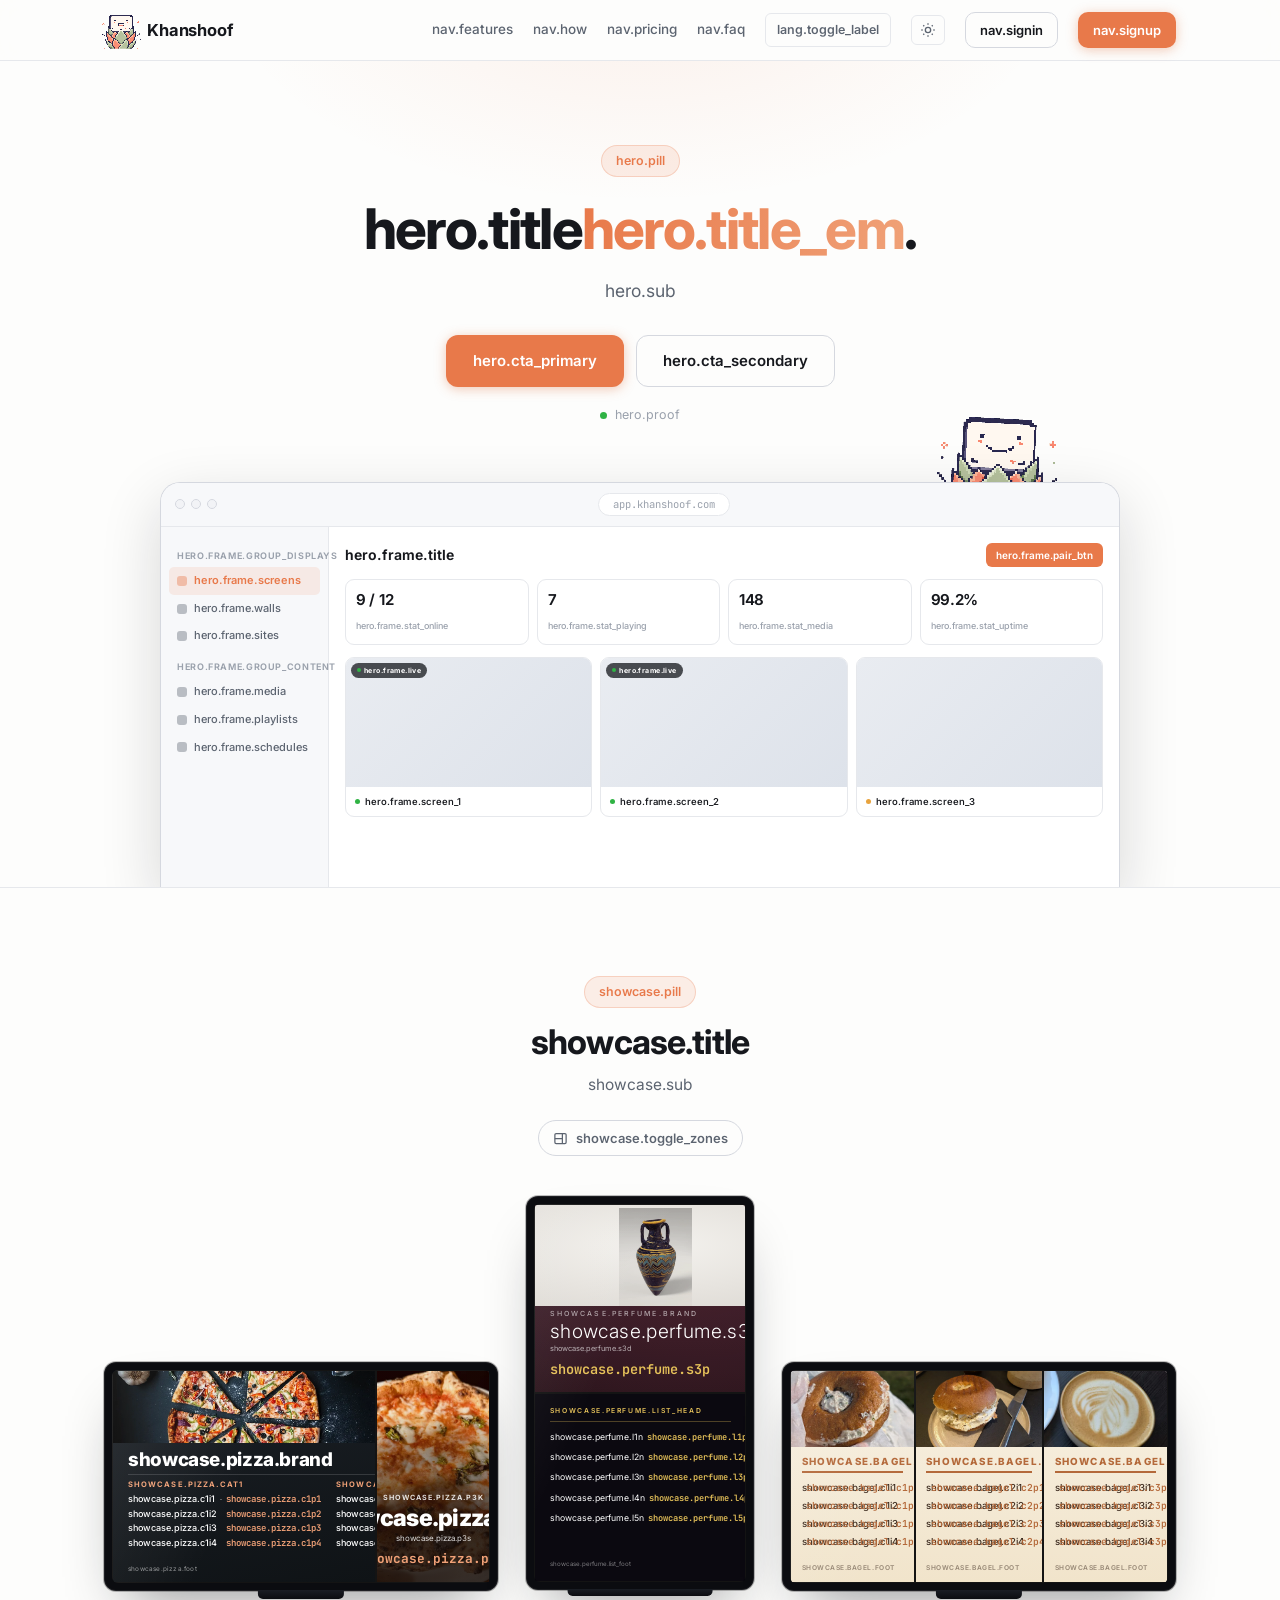
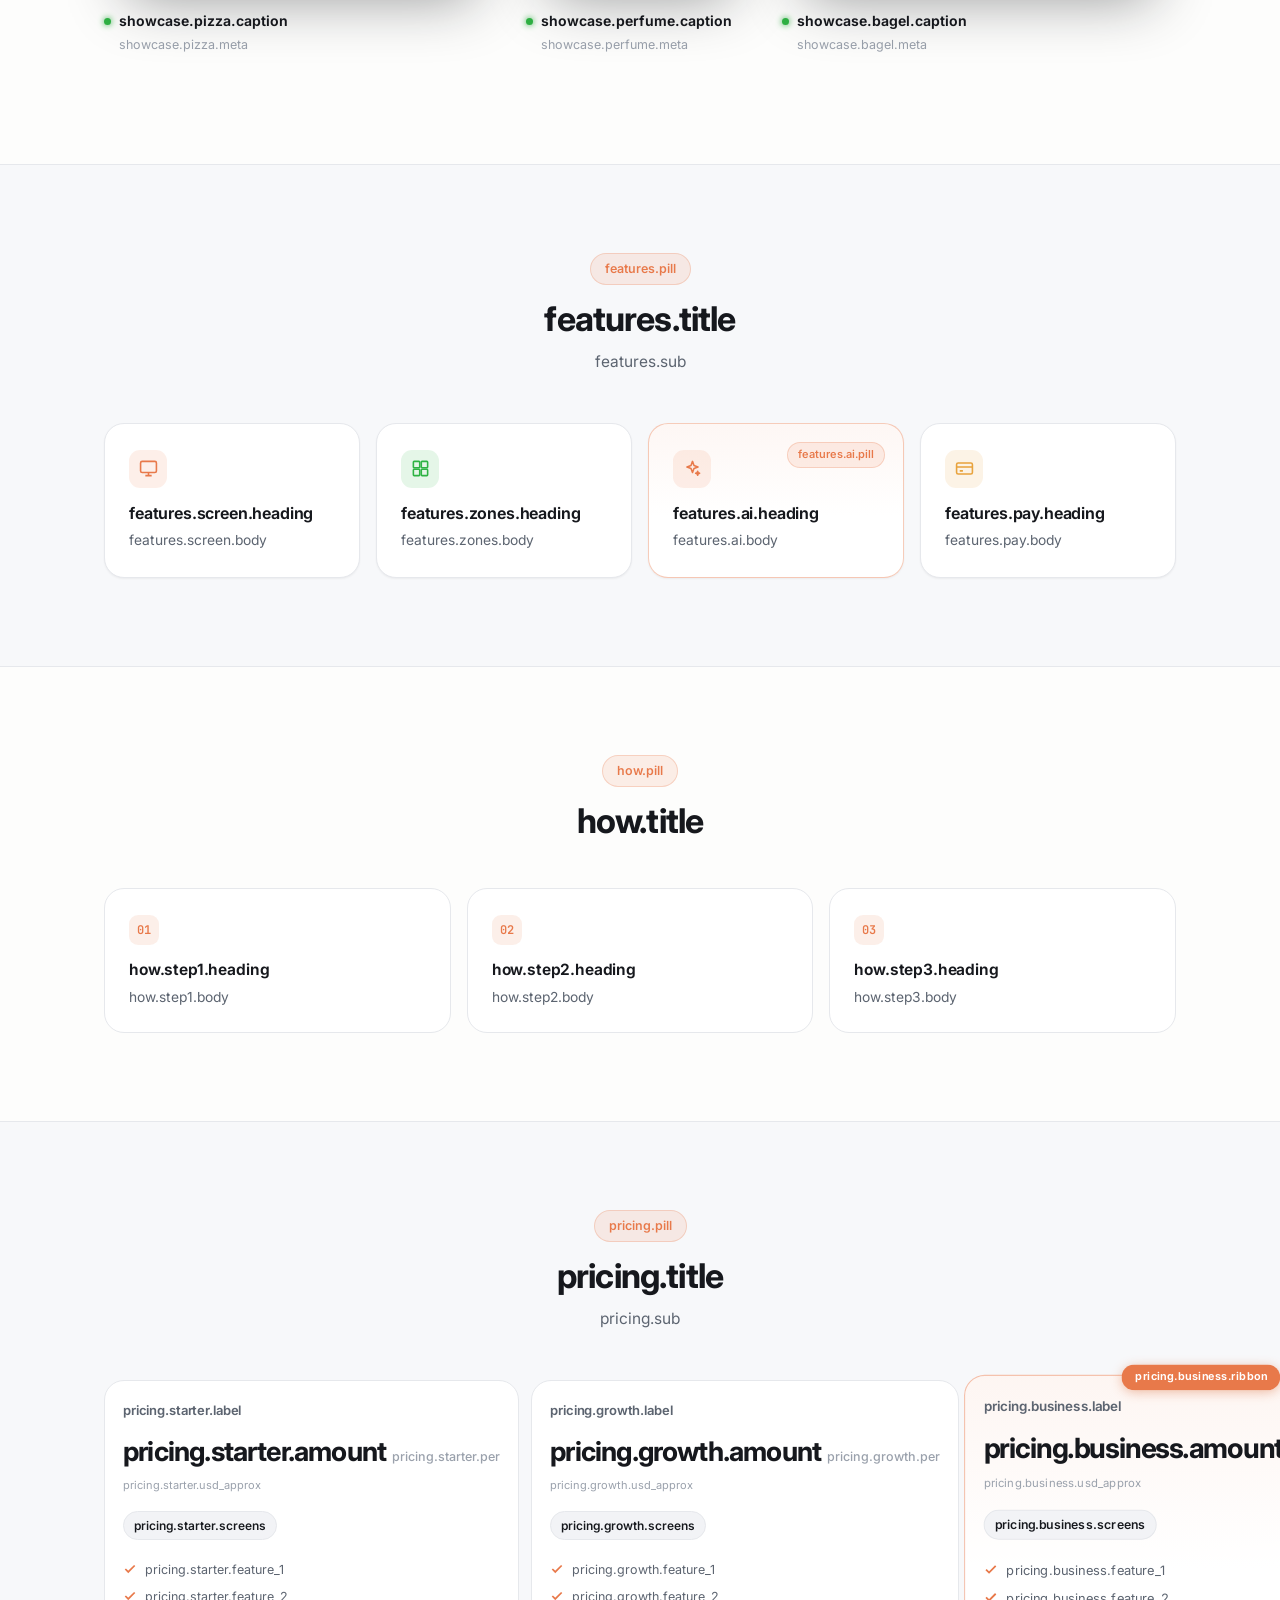
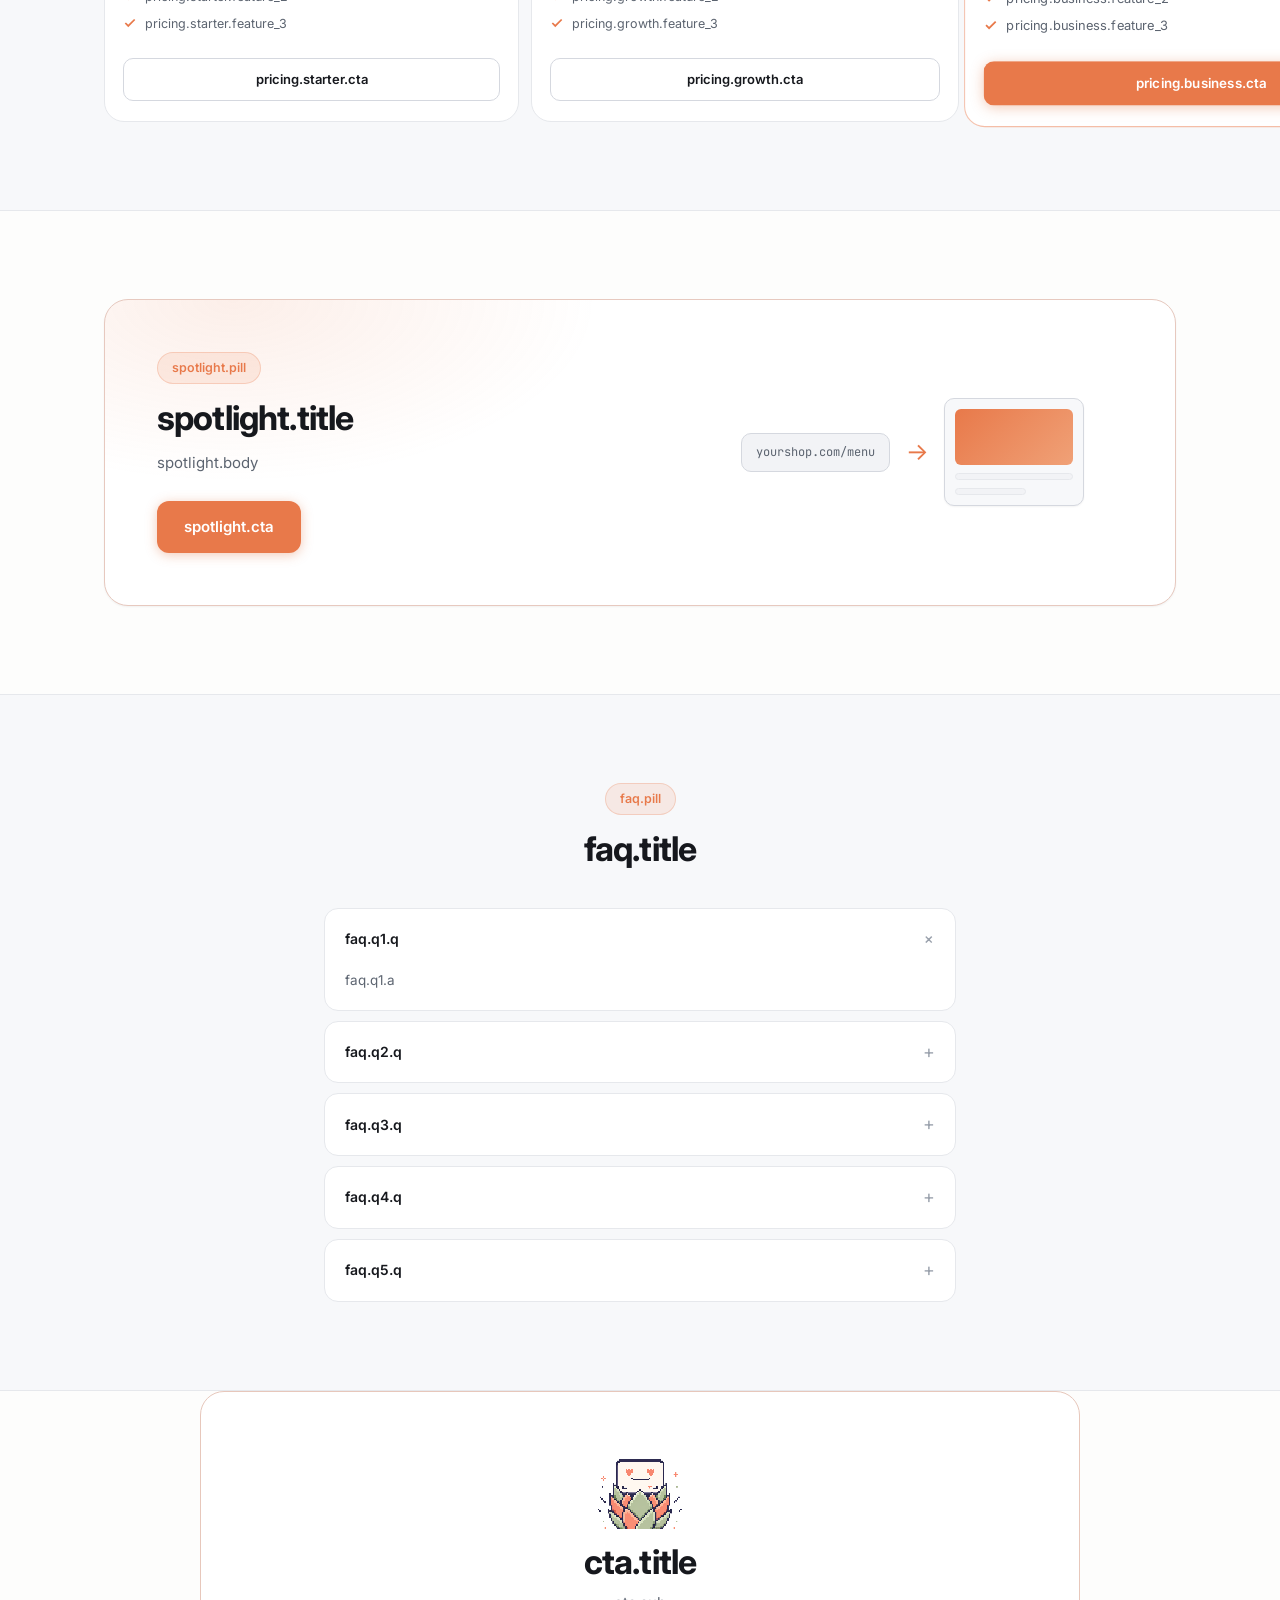
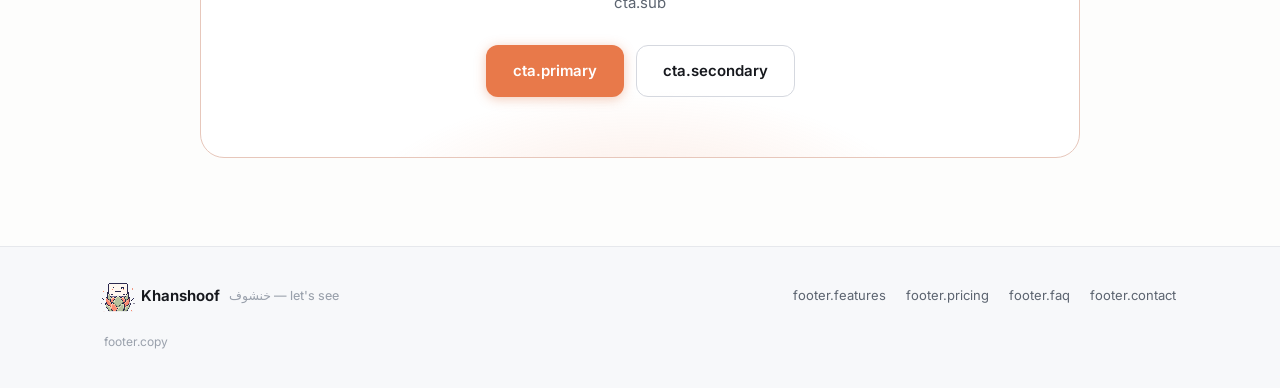
==== commit 81918903: "feat(landing): sleek redesign, showcase of real screens, dark/light themes Rebuilds the marketing si" ====
--- a/landing/index.html
+++ b/landing/index.html
@@ -1,14 +1,102 @@
 <!DOCTYPE html>
 <html lang="en" dir="ltr">
   <head>
+    <script src="theme.js"></script>
     <meta charset="UTF-8" />
     <meta name="viewport" content="width=device-width, initial-scale=1.0" />
     <link rel="icon" type="image/png" href="assets/faces/v1_smile.png" />
     <title data-i18n="meta.title">Khanshoof — Digital signage that just works</title>
+
+    <!-- SEO -->
+    <meta name="description" content="Digital signage for restaurants, retail, and offices in Kuwait. Manage screens, playlists, and schedules from a single dashboard. Pay in KWD via KNET. Bilingual English/Arabic. AI-agent friendly via MCP." />
+    <link rel="canonical" href="https://khanshoof.com/" />
+
+    <!-- OpenGraph -->
+    <meta property="og:type" content="website" />
+    <meta property="og:site_name" content="Khanshoof" />
+    <meta property="og:title" content="Khanshoof — Digital signage that just works" />
+    <meta property="og:description" content="Digital signage for restaurants, retail, and offices in Kuwait. Manage screens, playlists, and schedules from one dashboard. Bilingual EN/AR, KNET billing, AI-agent friendly." />
+    <meta property="og:url" content="https://khanshoof.com/" />
+    <meta property="og:image" content="https://khanshoof.com/assets/faces/v1_big.png" />
+    <meta property="og:locale" content="en_US" />
+    <meta property="og:locale:alternate" content="ar_KW" />
+
+    <!-- Twitter Card -->
+    <meta name="twitter:card" content="summary_large_image" />
+    <meta name="twitter:title" content="Khanshoof — Digital signage that just works" />
+    <meta name="twitter:description" content="Digital signage for the Kuwait market. One dashboard, KWD billing, bilingual EN/AR, AI-agent friendly via MCP + OAuth." />
+    <meta name="twitter:image" content="https://khanshoof.com/assets/faces/v1_big.png" />
+
+    <!-- Schema.org structured data -->
+    <script type="application/ld+json">
+    {
+      "@context": "https://schema.org",
+      "@graph": [
+        {
+          "@type": "Organization",
+          "@id": "https://khanshoof.com/#org",
+          "name": "Khanshoof",
+          "url": "https://khanshoof.com/",
+          "logo": "https://khanshoof.com/assets/faces/v1_smile.png",
+          "areaServed": [
+            {"@type": "Country", "name": "Kuwait"},
+            {"@type": "AdministrativeArea", "name": "GCC"}
+          ],
+          "email": "hello@khanshoof.com"
+        },
+        {
+          "@type": "SoftwareApplication",
+          "@id": "https://khanshoof.com/#product",
+          "name": "Khanshoof",
+          "operatingSystem": "Web",
+          "applicationCategory": "BusinessApplication",
+          "applicationSubCategory": "DigitalSignageSoftware",
+          "description": "Multi-tenant digital signage SaaS for restaurants, retail, and offices in Kuwait and the GCC. Bilingual EN/AR, KNET payments, AI-agent integration via OAuth 2.1 and MCP.",
+          "url": "https://khanshoof.com/",
+          "publisher": {"@id": "https://khanshoof.com/#org"},
+          "offers": [
+            {
+              "@type": "Offer",
+              "name": "Starter",
+              "price": "3.000",
+              "priceCurrency": "KWD",
+              "url": "https://khanshoof.com/#pricing",
+              "description": "Up to 3 screens, all core features, email support"
+            },
+            {
+              "@type": "Offer",
+              "name": "Growth",
+              "price": "4.000",
+              "priceCurrency": "KWD",
+              "url": "https://khanshoof.com/#pricing",
+              "description": "Up to 5 screens, multi-location scheduling, priority email support"
+            },
+            {
+              "@type": "Offer",
+              "name": "Business",
+              "price": "8.000",
+              "priceCurrency": "KWD",
+              "url": "https://khanshoof.com/#pricing",
+              "description": "Up to 10 screens, team roles + audit log, WhatsApp support"
+            },
+            {
+              "@type": "Offer",
+              "name": "Pro",
+              "price": "15.000",
+              "priceCurrency": "KWD",
+              "url": "https://khanshoof.com/#pricing",
+              "description": "Up to 25 screens, dedicated onboarding, SLA on response times"
+            }
+          ]
+        }
+      ]
+    }
+    </script>
+
     <link rel="stylesheet" href="styles.css" />
     <link rel="preconnect" href="https://fonts.googleapis.com" />
     <link rel="preconnect" href="https://fonts.gstatic.com" crossorigin />
-    <link rel="stylesheet" href="https://fonts.googleapis.com/css2?family=IBM+Plex+Sans:wght@400;500;600&family=IBM+Plex+Sans+Arabic:wght@400;500;600&family=IBM+Plex+Serif:ital,wght@0,500;0,700;1,500&display=swap" />
+    <link rel="stylesheet" href="https://fonts.googleapis.com/css2?family=Inter:wght@400;450;500;600;700;800&family=IBM+Plex+Sans+Arabic:wght@400;500;600;700&family=JetBrains+Mono:wght@400;600&display=swap" />
     <script src="config.js"></script>
   </head>
   <body>
@@ -16,7 +104,7 @@
     <header class="nav" id="nav">
       <div class="container nav-inner">
         <a href="#" class="nav-logo">
-          <img class="nav-face" src="assets/faces/v1_smile.png" alt="" width="32" height="32" />
+          <img class="nav-face" src="assets/faces/v1_kawaii.png" alt="" width="34" height="30" />
           <span>Khanshoof</span>
         </a>
 
@@ -29,8 +117,12 @@
           <a href="#how" data-i18n="nav.how">How it works</a>
           <a href="#pricing" data-i18n="nav.pricing">Pricing</a>
           <a href="#faq" data-i18n="nav.faq">FAQ</a>
-          <button id="lang-toggle" class="lang-toggle" aria-label="Switch language">
+          <button id="lang-toggle" class="lang-toggle" data-i18n-aria-label="nav.lang_toggle_aria" aria-label="Switch language">
             <span data-i18n="lang.toggle_label">عربي</span>
+          </button>
+          <button id="theme-toggle" class="theme-toggle" data-i18n-aria-label="nav.theme_toggle_aria" aria-label="Toggle dark / light theme">
+            <svg class="icon-sun" viewBox="0 0 24 24" fill="none" stroke="currentColor" stroke-width="2" aria-hidden="true"><circle cx="12" cy="12" r="4"/><path d="M12 2v2m0 16v2M4.93 4.93l1.41 1.41m11.32 11.32 1.41 1.41M2 12h2m16 0h2M6.34 17.66l-1.41 1.41M19.07 4.93l-1.41 1.41"/></svg>
+            <svg class="icon-moon" viewBox="0 0 24 24" fill="none" stroke="currentColor" stroke-width="2" aria-hidden="true"><path d="M21 12.79A9 9 0 1 1 11.21 3 7 7 0 0 0 21 12.79z"/></svg>
           </button>
           <a class="btn btn-ghost btn-sm" id="cta-signin" href="#" data-i18n="nav.signin">Sign in</a>
           <a class="btn btn-primary btn-sm" id="cta-signup" href="#" data-i18n="nav.signup">Start free trial</a>
@@ -40,7 +132,7 @@
 
     <!-- ── Hero ─────────────────────────────────────────────── -->
     <section class="hero">
-      <div class="container hero-grid">
+      <div class="container">
         <div class="hero-copy">
           <span class="pill" data-i18n="hero.pill">5-day free trial · no card</span>
           <h1 class="hero-title"><span data-i18n="hero.title">Digital signage that </span><em data-i18n="hero.title_em">just works</em>.</h1>
@@ -56,9 +148,252 @@
             <span data-i18n="hero.proof">Starter plan from <strong>3 KWD/month</strong> — up to 3 screens.</span>
           </div>
         </div>
-
-        <div class="hero-art">
-          <img class="hero-face" src="assets/faces/v1_smile.png" alt="Khanshoof — cute artichoke mascot cycling through expressions" width="520" height="440" />
+      </div>
+
+      <!-- Product frame: the dashboard, drawn in CSS, with the mascot peeking over it -->
+      <div class="hero-art">
+        <div class="hero-frame-inner">
+          <img class="hero-face" src="assets/faces/v1_smile.png" alt="Khanshoof — cute artichoke mascot peeking over the dashboard" width="132" height="116" />
+          <div class="hero-frame">
+            <div class="frame-chrome">
+              <span></span><span></span><span></span>
+              <div class="frame-url">app.khanshoof.com</div>
+            </div>
+            <div class="frame-body">
+              <div class="frame-side">
+                <div class="fs-group" data-i18n="hero.frame.group_displays">Displays</div>
+                <div class="fs-item active"><i></i><span data-i18n="hero.frame.screens">Screens</span></div>
+                <div class="fs-item"><i></i><span data-i18n="hero.frame.walls">Walls</span></div>
+                <div class="fs-item"><i></i><span data-i18n="hero.frame.sites">Sites</span></div>
+                <div class="fs-group" data-i18n="hero.frame.group_content">Content</div>
+                <div class="fs-item"><i></i><span data-i18n="hero.frame.media">Media</span></div>
+                <div class="fs-item"><i></i><span data-i18n="hero.frame.playlists">Playlists</span></div>
+                <div class="fs-item"><i></i><span data-i18n="hero.frame.schedules">Schedules</span></div>
+              </div>
+              <div class="frame-main">
+                <div class="fm-head">
+                  <div class="fm-title" data-i18n="hero.frame.title">Screens</div>
+                  <span class="fm-btn" data-i18n="hero.frame.pair_btn">+ Pair screen</span>
+                </div>
+                <div class="fm-stats">
+                  <div class="fm-stat"><b>9 / 12</b><span data-i18n="hero.frame.stat_online">Screens online</span></div>
+                  <div class="fm-stat"><b>7</b><span data-i18n="hero.frame.stat_playing">Playing now</span></div>
+                  <div class="fm-stat"><b>148</b><span data-i18n="hero.frame.stat_media">Media items</span></div>
+                  <div class="fm-stat"><b>99.2%</b><span data-i18n="hero.frame.stat_uptime">Uptime · 7d</span></div>
+                </div>
+                <div class="fm-grid">
+                  <div class="fm-card">
+                    <div class="fm-thumb"><span class="fm-live"><i></i><span data-i18n="hero.frame.live">LIVE</span></span></div>
+                    <div class="fm-body"><span class="fm-dot g"></span><span data-i18n="hero.frame.screen_1">Mall Entrance</span></div>
+                  </div>
+                  <div class="fm-card">
+                    <div class="fm-thumb"><span class="fm-live"><i></i><span data-i18n="hero.frame.live">LIVE</span></span></div>
+                    <div class="fm-body"><span class="fm-dot g"></span><span data-i18n="hero.frame.screen_2">Food Court Menu</span></div>
+                  </div>
+                  <div class="fm-card">
+                    <div class="fm-thumb"></div>
+                    <div class="fm-body"><span class="fm-dot a"></span><span data-i18n="hero.frame.screen_3">Drive-Thru Lane 2</span></div>
+                  </div>
+                </div>
+              </div>
+            </div>
+          </div>
+        </div>
+      </div>
+    </section>
+
+    <!-- ── Showcase: three real zone layouts, rendered the way the player shows them ── -->
+    <section class="section showcase" id="showcase">
+      <div class="container">
+        <div class="section-head">
+          <span class="pill" data-i18n="showcase.pill">Built in Khanshoof</span>
+          <h2 class="section-title" data-i18n="showcase.title">Pick a layout. Drop in your menu.</h2>
+          <p class="section-sub" data-i18n="showcase.sub">Three real zone layouts from the dashboard, showing exactly what the player puts on the TV — menus, promo rotations and price lists.</p>
+        </div>
+        <div class="showcase-tools">
+          <button type="button" class="zones-toggle" id="showcase-zones-toggle" aria-pressed="false" aria-controls="showcase-grid">
+            <svg viewBox="0 0 24 24" fill="none" stroke="currentColor" stroke-width="2" aria-hidden="true"><rect x="3" y="4" width="18" height="16" rx="2"/><path d="M15 4v16M3 12h12"/></svg>
+            <span data-i18n="showcase.toggle_zones">Show zones</span>
+          </button>
+        </div>
+
+        <div class="showcase-grid" id="showcase-grid">
+
+          <!-- ① Pizza — "Hero + Side" preset: hero zone plays the menu board, side zone rotates 3 promo images -->
+          <figure class="tv tv-landscape">
+            <div class="tv-screen">
+              <div class="scene layout-hero-side">
+                <div class="zone zone-hero">
+                  <span class="zone-tag" data-i18n="showcase.zone.hero">Hero</span>
+                  <div class="media mb-pizza">
+                    <img class="mb-photo" src="assets/showcase/pizza-board.webp" alt="" loading="lazy" />
+                    <div class="mb-body">
+                    <div class="mb-head">
+                      <div class="mb-brand" data-i18n="showcase.pizza.brand">FORNO</div>
+                      <div class="mb-brand-sub" data-i18n="showcase.pizza.tagline">Wood-fired pizza · Salmiya</div>
+                    </div>
+                    <div class="mb-cols">
+                      <div>
+                        <div class="mb-cat" data-i18n="showcase.pizza.cat1">Classics</div>
+                        <div class="mb-item"><span data-i18n="showcase.pizza.c1i1">Margherita</span><span class="dots"></span><b data-i18n="showcase.pizza.c1p1">2.750</b></div>
+                        <div class="mb-item"><span data-i18n="showcase.pizza.c1i2">Marinara</span><span class="dots"></span><b data-i18n="showcase.pizza.c1p2">2.250</b></div>
+                        <div class="mb-item"><span data-i18n="showcase.pizza.c1i3">Pepperoni</span><span class="dots"></span><b data-i18n="showcase.pizza.c1p3">3.250</b></div>
+                        <div class="mb-item"><span data-i18n="showcase.pizza.c1i4">Diavola</span><span class="dots"></span><b data-i18n="showcase.pizza.c1p4">3.750</b></div>
+                      </div>
+                      <div>
+                        <div class="mb-cat" data-i18n="showcase.pizza.cat2">Signature</div>
+                        <div class="mb-item"><span data-i18n="showcase.pizza.c2i1">Truffle &amp; mushroom</span><span class="dots"></span><b data-i18n="showcase.pizza.c2p1">4.500</b></div>
+                        <div class="mb-item"><span data-i18n="showcase.pizza.c2i2">Burrata &amp; prosciutto</span><span class="dots"></span><b data-i18n="showcase.pizza.c2p2">4.750</b></div>
+                        <div class="mb-item"><span data-i18n="showcase.pizza.c2i3">Chili &amp; honey</span><span class="dots"></span><b data-i18n="showcase.pizza.c2p3">3.900</b></div>
+                        <div class="mb-item"><span data-i18n="showcase.pizza.c2i4">Four cheese</span><span class="dots"></span><b data-i18n="showcase.pizza.c2p4">3.500</b></div>
+                      </div>
+                    </div>
+                    <div class="mb-foot" data-i18n="showcase.pizza.foot">Prices in KD · 12-inch sourdough base · extra toppings +0.500 · halal</div>
+                    </div>
+                  </div>
+                </div>
+                <div class="zone zone-side">
+                  <span class="zone-tag" data-i18n="showcase.zone.side">Side</span>
+                  <div class="rot">
+                    <div class="slide promo promo-1">
+                      <div class="promo-kicker" data-i18n="showcase.pizza.p1k">Tonight after 9pm</div>
+                      <div class="promo-big" data-i18n="showcase.pizza.p1b">2 for 1</div>
+                      <div class="promo-sub" data-i18n="showcase.pizza.p1s">Any two pizzas</div>
+                      <div class="promo-price" data-i18n="showcase.pizza.p1p">5.000 KD</div>
+                    </div>
+                    <div class="slide promo promo-2">
+                      <div class="promo-kicker" data-i18n="showcase.pizza.p2k">Family deal</div>
+                      <div class="promo-big" data-i18n="showcase.pizza.p2b">2 large</div>
+                      <div class="promo-sub" data-i18n="showcase.pizza.p2s">+ 4 soft drinks</div>
+                      <div class="promo-price" data-i18n="showcase.pizza.p2p">8.500 KD</div>
+                    </div>
+                    <div class="slide promo promo-3">
+                      <img class="promo-bg" src="assets/showcase/pizza-promo.webp" alt="" loading="lazy" />
+                      <div class="promo-kicker" data-i18n="showcase.pizza.p3k">New this month</div>
+                      <div class="promo-big" data-i18n="showcase.pizza.p3b">Truffle</div>
+                      <div class="promo-sub" data-i18n="showcase.pizza.p3s">Black truffle &amp; wild mushroom</div>
+                      <div class="promo-price" data-i18n="showcase.pizza.p3p">4.500 KD</div>
+                    </div>
+                  </div>
+                </div>
+              </div>
+            </div>
+            <figcaption>
+              <span class="tv-status" aria-hidden="true"></span><span class="tv-title" data-i18n="showcase.pizza.caption">Pizza menu board</span>
+              <span class="tv-meta" data-i18n="showcase.pizza.meta">Hero + Side preset · Hero: menu board (1 image) · Side: 3 promo images, 8 s each</span>
+            </figcaption>
+          </figure>
+
+          <!-- ② Perfume stand — "2 Row" preset on a portrait totem: top rotates 3 product slides, bottom holds the price list -->
+          <figure class="tv tv-portrait">
+            <div class="tv-screen">
+              <div class="scene layout-rows-2">
+                <div class="zone zone-top">
+                  <span class="zone-tag" data-i18n="showcase.zone.top">Top</span>
+                  <div class="rot">
+                    <div class="slide pf-slide pf-slide-1">
+                      <div class="pf-photo"><img src="assets/showcase/perfume-1.webp" alt="" loading="lazy" /></div>
+                      <div class="pf-text">
+                      <div class="pf-house" data-i18n="showcase.perfume.brand">Maison Noor</div>
+                      <div class="pf-title" data-i18n="showcase.perfume.s1n">Oud Royale</div>
+                      <div class="pf-notes" data-i18n="showcase.perfume.s1d">Oud · amber · saffron · 100 ml EDP</div>
+                      <div class="pf-cost" data-i18n="showcase.perfume.s1p">24.000 KD</div>
+                      </div>
+                    </div>
+                    <div class="slide pf-slide pf-slide-2">
+                      <div class="pf-photo"><img src="assets/showcase/perfume-2.webp" alt="" loading="lazy" /></div>
+                      <div class="pf-text">
+                      <div class="pf-house" data-i18n="showcase.perfume.brand">Maison Noor</div>
+                      <div class="pf-title" data-i18n="showcase.perfume.s2n">Amber Noir</div>
+                      <div class="pf-notes" data-i18n="showcase.perfume.s2d">Amber · vanilla · tonka · 100 ml EDP</div>
+                      <div class="pf-cost" data-i18n="showcase.perfume.s2p">19.500 KD</div>
+                      </div>
+                    </div>
+                    <div class="slide pf-slide pf-slide-3">
+                      <div class="pf-photo"><img src="assets/showcase/perfume-3.webp" alt="" loading="lazy" /></div>
+                      <div class="pf-text">
+                      <div class="pf-house" data-i18n="showcase.perfume.brand">Maison Noor</div>
+                      <div class="pf-title" data-i18n="showcase.perfume.s3n">Rose Taif</div>
+                      <div class="pf-notes" data-i18n="showcase.perfume.s3d">Taif rose · musk · pink pepper · 50 ml EDP</div>
+                      <div class="pf-cost" data-i18n="showcase.perfume.s3p">21.000 KD</div>
+                      </div>
+                    </div>
+                  </div>
+                </div>
+                <div class="zone zone-bottom">
+                  <span class="zone-tag" data-i18n="showcase.zone.bottom">Bottom</span>
+                  <div class="media pf-list">
+                    <div class="pf-list-head" data-i18n="showcase.perfume.list_head">The collection</div>
+                    <div class="pf-row"><span data-i18n="showcase.perfume.l1n">Oud Royale · 100 ml</span><b data-i18n="showcase.perfume.l1p">24.000</b></div>
+                    <div class="pf-row"><span data-i18n="showcase.perfume.l2n">Rose Taif · 50 ml</span><b data-i18n="showcase.perfume.l2p">21.000</b></div>
+                    <div class="pf-row"><span data-i18n="showcase.perfume.l3n">Amber Noir · 100 ml</span><b data-i18n="showcase.perfume.l3p">19.500</b></div>
+                    <div class="pf-row"><span data-i18n="showcase.perfume.l4n">Musk Tahara · 50 ml</span><b data-i18n="showcase.perfume.l4p">12.000</b></div>
+                    <div class="pf-row"><span data-i18n="showcase.perfume.l5n">Discovery set · 3 × 10 ml</span><b data-i18n="showcase.perfume.l5p">15.000</b></div>
+                    <div class="pf-list-foot" data-i18n="showcase.perfume.list_foot">Prices in KD · ask for a sample at the counter</div>
+                  </div>
+                </div>
+              </div>
+            </div>
+            <figcaption>
+              <span class="tv-status" aria-hidden="true"></span><span class="tv-title" data-i18n="showcase.perfume.caption">Perfume stand totem</span>
+              <span class="tv-meta" data-i18n="showcase.perfume.meta">2 Row preset · portrait · Top: 3 product slides, 8 s each · Bottom: price list (1 image)</span>
+            </figcaption>
+          </figure>
+
+          <!-- ③ Bagel shop — "3 Col" preset: one menu panel image per column -->
+          <figure class="tv tv-landscape">
+            <div class="tv-screen">
+              <div class="scene layout-columns-3">
+                <div class="zone zone-left">
+                  <span class="zone-tag" data-i18n="showcase.zone.left">Left</span>
+                  <div class="media bg-panel">
+                    <img class="bg-photo" src="assets/showcase/bagel-1.webp" alt="" loading="lazy" />
+                    <div class="bg-body">
+                    <div class="bg-cat" data-i18n="showcase.bagel.cat1">Bagels</div>
+                    <div class="bg-row"><span data-i18n="showcase.bagel.c1i1">Plain</span><b data-i18n="showcase.bagel.c1p1">0.500</b></div>
+                    <div class="bg-row"><span data-i18n="showcase.bagel.c1i2">Sesame</span><b data-i18n="showcase.bagel.c1p2">0.750</b></div>
+                    <div class="bg-row"><span data-i18n="showcase.bagel.c1i3">Everything</span><b data-i18n="showcase.bagel.c1p3">0.750</b></div>
+                    <div class="bg-row"><span data-i18n="showcase.bagel.c1i4">Za'atar</span><b data-i18n="showcase.bagel.c1p4">0.850</b></div>
+                    <div class="bg-foot" data-i18n="showcase.bagel.foot">Bagel &amp; Co. · Hawalli · prices in KD</div>
+                    </div>
+                  </div>
+                </div>
+                <div class="zone zone-center">
+                  <span class="zone-tag" data-i18n="showcase.zone.center">Center</span>
+                  <div class="media bg-panel">
+                    <img class="bg-photo" src="assets/showcase/bagel-2.webp" alt="" loading="lazy" />
+                    <div class="bg-body">
+                    <div class="bg-cat" data-i18n="showcase.bagel.cat2">Sandwiches</div>
+                    <div class="bg-row"><span data-i18n="showcase.bagel.c2i1">Lox &amp; cream cheese</span><b data-i18n="showcase.bagel.c2p1">2.250</b></div>
+                    <div class="bg-row"><span data-i18n="showcase.bagel.c2i2">Halloumi &amp; tomato</span><b data-i18n="showcase.bagel.c2p2">1.750</b></div>
+                    <div class="bg-row"><span data-i18n="showcase.bagel.c2i3">Egg &amp; cheddar</span><b data-i18n="showcase.bagel.c2p3">1.500</b></div>
+                    <div class="bg-row"><span data-i18n="showcase.bagel.c2i4">Turkey club</span><b data-i18n="showcase.bagel.c2p4">2.000</b></div>
+                    <div class="bg-foot" data-i18n="showcase.bagel.foot">Bagel &amp; Co. · Hawalli · prices in KD</div>
+                    </div>
+                  </div>
+                </div>
+                <div class="zone zone-right">
+                  <span class="zone-tag" data-i18n="showcase.zone.right">Right</span>
+                  <div class="media bg-panel">
+                    <img class="bg-photo" src="assets/showcase/coffee.webp" alt="" loading="lazy" />
+                    <div class="bg-body">
+                    <div class="bg-cat" data-i18n="showcase.bagel.cat3">Coffee</div>
+                    <div class="bg-row"><span data-i18n="showcase.bagel.c3i1">Espresso</span><b data-i18n="showcase.bagel.c3p1">0.900</b></div>
+                    <div class="bg-row"><span data-i18n="showcase.bagel.c3i2">Flat white</span><b data-i18n="showcase.bagel.c3p2">1.250</b></div>
+                    <div class="bg-row"><span data-i18n="showcase.bagel.c3i3">Iced latte</span><b data-i18n="showcase.bagel.c3p3">1.500</b></div>
+                    <div class="bg-row"><span data-i18n="showcase.bagel.c3i4">Karak</span><b data-i18n="showcase.bagel.c3p4">0.600</b></div>
+                    <div class="bg-foot" data-i18n="showcase.bagel.foot">Bagel &amp; Co. · Hawalli · prices in KD</div>
+                    </div>
+                  </div>
+                </div>
+              </div>
+            </div>
+            <figcaption>
+              <span class="tv-status" aria-hidden="true"></span><span class="tv-title" data-i18n="showcase.bagel.caption">Bagel shop menu</span>
+              <span class="tv-meta" data-i18n="showcase.bagel.meta">3 Col preset · one menu image per column</span>
+            </figcaption>
+          </figure>
+
         </div>
       </div>
     </section>
@@ -67,7 +402,7 @@
     <section class="section section--butter" id="features">
       <div class="container">
         <div class="section-head">
-          <span class="pill" style="background: var(--rose);" data-i18n="features.pill">Why Khanshoof</span>
+          <span class="pill" data-i18n="features.pill">Why Khanshoof</span>
           <h2 class="section-title" data-i18n="features.title">Built for shop owners, not stadiums.</h2>
           <p class="section-sub" data-i18n="features.sub">A fair price, a fast setup, and the tiny touches that matter when you're running a café in Salmiya or a clinic in Hawalli.</p>
         </div>
@@ -75,7 +410,7 @@
         <div class="features-grid">
           <article class="feature-card">
             <div class="feature-icon feature-icon--peach">
-              <svg viewBox="0 0 48 48" aria-hidden="true"><rect x="6" y="10" width="36" height="24" rx="4" fill="#FFF8F0" stroke="#3E2B4F" stroke-width="2.5"/><rect x="18" y="36" width="12" height="4" rx="1" fill="#3E2B4F"/><circle cx="24" cy="22" r="5" fill="#F4B9A1" stroke="#3E2B4F" stroke-width="2"/></svg>
+              <svg viewBox="0 0 24 24" fill="none" stroke="currentColor" stroke-width="2" aria-hidden="true"><rect x="2" y="3" width="20" height="14" rx="2"/><path d="M8 21h8M12 17v4"/></svg>
             </div>
             <h3 data-i18n="features.screen.heading">Any screen, in ten minutes</h3>
             <p data-i18n="features.screen.body">Plug an old TV or tablet in, scan the pairing code, done. No hardware to buy, no installer to wait for.</p>
@@ -83,16 +418,16 @@
 
           <article class="feature-card">
             <div class="feature-icon feature-icon--mint">
-              <svg viewBox="0 0 48 48" aria-hidden="true"><rect x="8"  y="8"  width="14" height="14" rx="3" fill="#B5DABD" stroke="#3E2B4F" stroke-width="2"/><rect x="26" y="8"  width="14" height="14" rx="3" fill="#FFF8F0" stroke="#3E2B4F" stroke-width="2"/><rect x="8"  y="26" width="14" height="14" rx="3" fill="#FFF8F0" stroke="#3E2B4F" stroke-width="2"/><rect x="26" y="26" width="14" height="14" rx="3" fill="#E8B4C6" stroke="#3E2B4F" stroke-width="2"/></svg>
+              <svg viewBox="0 0 24 24" fill="none" stroke="currentColor" stroke-width="2" aria-hidden="true"><rect x="3" y="3" width="8" height="8" rx="1"/><rect x="13" y="3" width="8" height="8" rx="1"/><rect x="3" y="13" width="8" height="8" rx="1"/><rect x="13" y="13" width="8" height="8" rx="1"/></svg>
             </div>
             <h3 data-i18n="features.zones.heading">Zones, playlists, schedules</h3>
             <p data-i18n="features.zones.body">Split a screen into tidy zones. Run a playlist in each. Schedule your weekend specials once and forget them.</p>
           </article>
 
           <article class="feature-card feature-card--highlight">
-            <span class="pill" style="background: var(--lavender); position: absolute; top: 20px; right: 20px;" data-i18n="features.ai.pill">Coming soon</span>
+            <span class="pill" data-i18n="features.ai.pill">Coming soon</span>
             <div class="feature-icon feature-icon--lavender">
-              <svg viewBox="0 0 48 48" aria-hidden="true"><path d="M14 34 L24 10 L34 34 Z" fill="#C9B8E0" stroke="#3E2B4F" stroke-width="2.5" stroke-linejoin="round"/><circle cx="36" cy="14" r="4" fill="#E8B4C6" stroke="#3E2B4F" stroke-width="2"/><circle cx="12" cy="18" r="3" fill="#F4B9A1" stroke="#3E2B4F" stroke-width="2"/></svg>
+              <svg viewBox="0 0 24 24" fill="none" stroke="currentColor" stroke-width="2" stroke-linejoin="round" aria-hidden="true"><path d="M12 3l1.9 5.1L19 10l-5.1 1.9L12 17l-1.9-5.1L5 10l5.1-1.9z"/><path d="M18.5 15.5l.7 1.8 1.8.7-1.8.7-.7 1.8-.7-1.8-1.8-.7 1.8-.7z"/></svg>
             </div>
             <h3 data-i18n="features.ai.heading">AI menu, from your website</h3>
             <p data-i18n="features.ai.body">Paste a URL. Khanshoof pulls your menu, your colours, your logo — and drafts a polished playlist you can edit in minutes.</p>
@@ -100,7 +435,7 @@
 
           <article class="feature-card">
             <div class="feature-icon feature-icon--rose">
-              <svg viewBox="0 0 48 48" aria-hidden="true"><rect x="6" y="14" width="36" height="22" rx="4" fill="#FFF8F0" stroke="#3E2B4F" stroke-width="2.5"/><rect x="6" y="18" width="36" height="6" fill="#E8B4C6" stroke="#3E2B4F" stroke-width="2.5"/><rect x="12" y="28" width="10" height="4" rx="1" fill="#3E2B4F"/></svg>
+              <svg viewBox="0 0 24 24" fill="none" stroke="currentColor" stroke-width="2" aria-hidden="true"><rect x="2" y="5" width="20" height="14" rx="2"/><path d="M2 10h20M6 15h4"/></svg>
             </div>
             <h3 data-i18n="features.pay.heading">Pay your way</h3>
             <p data-i18n="features.pay.body">Card, Apple Pay, Google Pay on day one. KNET for Kuwait is on its way — because local trust is not optional.</p>
@@ -111,32 +446,30 @@
 
     <!-- ── How it works ─────────────────────────────────────── -->
     <section class="section" id="how">
-      <div class="container how-grid">
-        <div class="how-art">
-          <img src="assets/illustrations/how-it-works.svg" alt="" width="480" height="360" />
+      <div class="container">
+        <div class="section-head">
+          <span class="pill" data-i18n="how.pill">How it works</span>
+          <h2 class="section-title" data-i18n="how.title">Three steps to a screen that sells.</h2>
         </div>
 
         <div class="how-copy">
-          <span class="pill" data-i18n="how.pill">How it works</span>
-          <h2 data-i18n="how.title">Three steps to a screen that sells.</h2>
-
           <ol class="how-steps">
             <li>
-              <span class="how-step-num">1</span>
+              <span class="how-step-num">01</span>
               <div>
                 <h3 data-i18n="how.step1.heading">Sign up in a minute</h3>
                 <p data-i18n="how.step1.body">Business name, email, password. You land on a clean dashboard with a 5-day free trial already running.</p>
               </div>
             </li>
             <li>
-              <span class="how-step-num">2</span>
+              <span class="how-step-num">02</span>
               <div>
                 <h3 data-i18n="how.step2.heading">Upload, arrange, schedule</h3>
                 <p data-i18n="how.step2.body">Drop images and videos, group them into playlists, split screens into zones — a weekly menu or a happy-hour rotation is 15 minutes of work.</p>
               </div>
             </li>
             <li>
-              <span class="how-step-num">3</span>
+              <span class="how-step-num">03</span>
               <div>
                 <h3 data-i18n="how.step3.heading">Pair any screen and you're live</h3>
                 <p data-i18n="how.step3.body">Open the player URL on any TV or tablet, type the six-digit pairing code, and the right content appears instantly.</p>
@@ -213,6 +546,7 @@
           <article class="pricing-card">
             <h3 data-i18n="pricing.enterprise.label">Enterprise</h3>
             <div class="pricing-price"><span class="pricing-amt" data-i18n="pricing.enterprise.amount">Custom</span></div>
+            <div class="pricing-usd-approx" aria-hidden="true">&nbsp;</div>
             <div class="pricing-screens" data-i18n="pricing.enterprise.screens">25+ screens</div>
             <ul class="pricing-list">
               <li data-i18n="pricing.enterprise.feature_1">Volume pricing</li>
@@ -230,7 +564,7 @@
       <div class="container">
         <div class="ai-card">
           <div class="ai-copy">
-            <span class="pill" style="background: var(--lavender);" data-i18n="spotlight.pill">Phase 3 preview</span>
+            <span class="pill" data-i18n="spotlight.pill">Phase 3 preview</span>
             <h2 data-i18n="spotlight.title">Your website, turned into a menu board — in under a minute.</h2>
             <p data-i18n="spotlight.body">
               Paste your website or Instagram URL. Khanshoof reads your menu, extracts your brand palette and logo, and drafts a polished playlist — ready to tweak and publish. The feature that killed our competitors' ten-hour designer bills.
@@ -285,12 +619,15 @@
 
     <!-- ── Final CTA ────────────────────────────────────────── -->
     <section class="section section-cta">
-      <div class="container section-cta-inner">
-        <h2 data-i18n="cta.title">Ready to make it?</h2>
-        <p data-i18n="cta.sub">5 days free. No card. No lock-in.</p>
-        <div class="hero-ctas" style="justify-content: center;">
-          <a class="btn btn-primary btn-lg" href="#" data-cta="signup" data-i18n="cta.primary">Start free trial</a>
-          <a class="btn btn-ghost btn-lg" href="mailto:hello@khanshoof.com" data-i18n="cta.secondary">Talk to us</a>
+      <div class="container">
+        <div class="section-cta-inner">
+          <img class="cta-face" src="assets/faces/v1_heart.png" alt="" width="88" height="77" />
+          <h2 data-i18n="cta.title">Ready to make it?</h2>
+          <p data-i18n="cta.sub">5 days free. No card. No lock-in.</p>
+          <div class="hero-ctas">
+            <a class="btn btn-primary btn-lg" href="#" data-cta="signup" data-i18n="cta.primary">Start free trial</a>
+            <a class="btn btn-ghost btn-lg" href="mailto:hello@khanshoof.com" data-i18n="cta.secondary">Talk to us</a>
+          </div>
         </div>
       </div>
     </section>
@@ -299,7 +636,7 @@
     <footer class="footer">
       <div class="container footer-inner">
         <div class="footer-brand">
-          <img class="footer-face" src="assets/faces/v1_wink.png" alt="" width="28" height="28" />
+          <img class="footer-face" src="assets/faces/v1_wink.png" alt="" width="28" height="25" />
           <span class="footer-wordmark">Khanshoof</span>
           <span class="footer-tag">خنشوف — let's see</span>
         </div>
--- a/landing/styles.css
+++ b/landing/styles.css
@@ -1,50 +1,67 @@
 /* ─────────────────────────────────────────────────────────────
-   Khanshoof landing — pastel retro-modern foundation
+   Khanshoof landing — sleek design system
+   Tokens are byte-compatible with the dashboard's set.
    ───────────────────────────────────────────────────────────── */
 
 :root {
-  /* ── Palette ─────────────────────────────────────────────── */
-  --cream:         #FFF8F0;
-  --butter:        #FDF3D6;
-  --peach:         #F4B9A1;
-  --peach-deep:    #E09478;
-  --mint:          #B5DABD;
-  --lavender:      #C9B8E0;
-  --rose:          #E8B4C6;
-
-  --plum:          #3E2B4F;
-  --cocoa:         #5D4A66;
-  --sand:          #A89382;
-
-  --cream-border:  #E8DCC6;
-  --plum-shadow:   rgba(62, 43, 79, 0.12);
-  --plum-shadow-lg:rgba(62, 43, 79, 0.18);
-  --grain:         rgba(62, 43, 79, 0.035);
-
-  /* ── Shape language ──────────────────────────────────────── */
-  --r-card: 20px;
-  --r-btn:  14px;
-  --r-pill: 999px;
-
-  --shadow-card: 0 2px 0 var(--cream-border), 0 10px 30px var(--plum-shadow);
-  --shadow-cta:  0 2px 0 var(--peach-deep),  0 8px 20px var(--plum-shadow);
-
-  --t-fast:   140ms ease;
-  --t-normal: 260ms cubic-bezier(0.2, 0.7, 0.2, 1);
-
-  /* ── Typography ──────────────────────────────────────────── */
-  --font-display: 'IBM Plex Serif', Georgia, serif;
-  --font-body:    'IBM Plex Sans', system-ui, -apple-system, sans-serif;
-
-  /* ── Layout ──────────────────────────────────────────────── */
+  --font: 'Inter', system-ui, -apple-system, sans-serif;
+  --mono: 'JetBrains Mono', ui-monospace, monospace;
+
+  --accent:        #E8794A;
+  --accent-strong: #D96835;
+  --accent-soft:   rgba(232, 121, 74, 0.12);
+
+  --green: #2FB344;
+  --amber: #E8A33D;
+  --red:   #E5484D;
+
+  --r-sm: 6px;
+  --r-md: 10px;
+  --r-lg: 14px;
+  --r-xl: 20px;
+
+  --t: 150ms cubic-bezier(.3, .7, .3, 1);
   --maxw: 1120px;
   --gutter: 24px;
 }
 
-:lang(ar) {
-  --font-body:    'IBM Plex Sans Arabic', 'IBM Plex Sans', system-ui, sans-serif;
-  --font-display: 'IBM Plex Sans Arabic', 'IBM Plex Serif', Georgia, serif;
-}
+[data-theme="dark"] {
+  color-scheme: dark;
+  --bg:        #0C0E12;
+  --bg-2:      #0F1218;
+  --surface:   #14171E;
+  --surface-2: #1A1E27;
+  --border:    rgba(255, 255, 255, 0.07);
+  --border-2:  rgba(255, 255, 255, 0.13);
+  --text:      #E7EAF0;
+  --text-2:    #9BA3B2;
+  --text-3:    #626B7B;
+  --shadow-card: 0 1px 2px rgba(0, 0, 0, .3);
+  --shadow-pop:  0 20px 60px rgba(0, 0, 0, .55);
+  --hero-glow: radial-gradient(600px 320px at 50% -10%, rgba(232, 121, 74, .16), transparent 70%);
+  --thumb-a: #1E2430;
+  --thumb-b: #262E3E;
+}
+
+[data-theme="light"] {
+  color-scheme: light;
+  --bg:        #FDFDFC;
+  --bg-2:      #F7F8FA;
+  --surface:   #FFFFFF;
+  --surface-2: #F2F3F6;
+  --border:    #E6E8EC;
+  --border-2:  #D5D8DF;
+  --text:      #16181D;
+  --text-2:    #5C6470;
+  --text-3:    #9AA1AC;
+  --shadow-card: 0 1px 2px rgba(16, 18, 23, .05);
+  --shadow-pop:  0 20px 60px rgba(16, 18, 23, .16);
+  --hero-glow: radial-gradient(600px 320px at 50% -10%, rgba(232, 121, 74, .10), transparent 70%);
+  --thumb-a: #E9ECF1;
+  --thumb-b: #DDE2EA;
+}
+
+:lang(ar) { --font: 'IBM Plex Sans Arabic', 'Inter', system-ui, sans-serif; }
 
 /* ── Reset ──────────────────────────────────────────────────── */
 *, *::before, *::after { box-sizing: border-box; margin: 0; padding: 0; }
@@ -52,138 +69,96 @@
 html { scroll-behavior: smooth; }
 
 body {
-  font-family: var(--font-body);
-  font-size: 16px;
+  font-family: var(--font);
+  font-size: 15px;
   line-height: 1.6;
-  color: var(--plum);
-  background: var(--cream);
+  color: var(--text);
+  background: var(--bg);
   min-height: 100vh;
   -webkit-font-smoothing: antialiased;
   text-rendering: optimizeLegibility;
 }
 
-/* Soft paper-grain overlay on the whole page */
-body::before {
-  content: '';
-  position: fixed;
-  inset: 0;
-  pointer-events: none;
-  z-index: 9999;
-  background-image:
-    radial-gradient(var(--grain) 1px, transparent 1px),
-    radial-gradient(var(--grain) 1px, transparent 1px);
-  background-size: 3px 3px, 5px 5px;
-  background-position: 0 0, 1px 2px;
-  opacity: 0.6;
-}
-
-/* ── Typography ──────────────────────────────────────────────── */
-h1, h2, h3, h4 {
-  font-family: var(--font-display);
-  color: var(--plum);
-  letter-spacing: -0.01em;
-  line-height: 1.15;
-}
-
-h1 { font-size: clamp(36px, 6vw, 60px); font-weight: 700; }
-h2 { font-size: clamp(28px, 4vw, 40px); font-weight: 700; }
-h3 { font-size: clamp(20px, 2.4vw, 24px); font-weight: 500; }
-
-p  { color: var(--cocoa); }
-a  { color: var(--plum); text-decoration: none; transition: color var(--t-fast); }
-a:hover { color: var(--peach-deep); }
-
-/* ── Layout helpers ──────────────────────────────────────────── */
+button { font: inherit; color: inherit; background: none; border: none; cursor: pointer; }
+a { color: inherit; text-decoration: none; transition: color var(--t); }
+img { max-width: 100%; }
+::selection { background: var(--accent-soft); }
+
+h1, h2, h3, h4 { letter-spacing: -0.025em; line-height: 1.15; font-weight: 700; }
+h1 { font-size: clamp(34px, 5.4vw, 56px); font-weight: 750; letter-spacing: -0.03em; line-height: 1.08; }
+h2 { font-size: clamp(26px, 3.4vw, 34px); font-weight: 720; }
+h3 { font-size: 16px; font-weight: 650; letter-spacing: -0.01em; }
+p  { color: var(--text-2); }
+
+/* ── Layout helpers ─────────────────────────────────────────── */
 .container {
   max-width: var(--maxw);
   margin: 0 auto;
   padding: 0 var(--gutter);
 }
 
-.section {
-  padding: 96px 0;
-  position: relative;
-}
-
-.section--butter { background: var(--butter); }
-
-@media (max-width: 720px) {
-  .section { padding: 56px 0; }
-}
-
-/* ── Buttons ─────────────────────────────────────────────────── */
-.btn {
-  display: inline-flex;
-  align-items: center;
-  gap: 8px;
-  padding: 14px 22px;
-  border-radius: var(--r-btn);
-  font-family: var(--font-body);
-  font-size: 15px;
-  font-weight: 600;
-  text-decoration: none;
-  cursor: pointer;
-  border: 1.5px solid transparent;
-  transition: transform var(--t-fast), box-shadow var(--t-fast), background var(--t-fast), color var(--t-fast);
-  white-space: nowrap;
-}
-
-.btn-primary {
-  background: var(--peach);
-  color: var(--plum);
-  border-color: var(--peach-deep);
-  box-shadow: var(--shadow-cta);
-}
-
-.btn-primary:hover {
-  background: var(--peach-deep);
-  color: var(--cream);
-  transform: translateY(-1px);
-  box-shadow: 0 3px 0 var(--peach-deep), 0 10px 24px var(--plum-shadow-lg);
-}
-
-.btn-ghost {
-  background: transparent;
-  color: var(--plum);
-  border-color: var(--plum);
-}
-
-.btn-ghost:hover {
-  background: var(--plum);
-  color: var(--cream);
-}
-
-.btn-lg {
-  padding: 18px 28px;
-  font-size: 16px;
-}
-
-/* ── Pill / tag ──────────────────────────────────────────────── */
-.pill {
-  display: inline-block;
-  padding: 6px 14px;
-  border-radius: var(--r-pill);
-  background: var(--mint);
-  color: var(--plum);
-  font-size: 13px;
-  font-weight: 600;
-  border: 1.5px solid var(--plum);
-}
-
-/* ── Card base ───────────────────────────────────────────────── */
-.card {
-  background: var(--cream);
-  border: 1.5px solid var(--cream-border);
-  border-radius: var(--r-card);
-  padding: 32px;
-  box-shadow: var(--shadow-card);
-}
-
-/* ── Utility ─────────────────────────────────────────────────── */
+.section { padding: 88px 0; position: relative; }
+.section--butter { background: var(--bg-2); border-block: 1px solid var(--border); }
+
+@media (max-width: 720px) { .section { padding: 60px 0; } }
+
 .hidden { display: none !important; }
 .sr-only {
   position: absolute; width: 1px; height: 1px; padding: 0; margin: -1px;
-  overflow: hidden; clip: rect(0,0,0,0); white-space: nowrap; border: 0;
+  overflow: hidden; clip: rect(0, 0, 0, 0); white-space: nowrap; border: 0;
+}
+
+/* ── Buttons ────────────────────────────────────────────────── */
+.btn {
+  display: inline-flex;
+  align-items: center;
+  gap: 8px;
+  padding: 10px 20px;
+  border-radius: var(--r-md);
+  font-size: 14px;
+  font-weight: 600;
+  cursor: pointer;
+  border: 1px solid transparent;
+  white-space: nowrap;
+  transition: background var(--t), color var(--t), border-color var(--t), transform var(--t), box-shadow var(--t);
+}
+
+.btn-primary {
+  background: var(--accent);
+  color: #fff;
+  box-shadow: 0 2px 12px rgba(217, 104, 53, .35);
+}
+.btn-primary:hover {
+  background: var(--accent-strong);
+  color: #fff;
+  transform: translateY(-1px);
+}
+
+.btn-ghost {
+  border-color: var(--border-2);
+  color: var(--text);
+}
+.btn-ghost:hover {
+  border-color: var(--text-3);
+  background: var(--surface);
+  color: var(--text);
+}
+
+.btn-sm { padding: 7px 14px; font-size: 13px; }
+.btn-lg { padding: 13px 26px; font-size: 15px; border-radius: 12px; }
+
+/* ── Pill ───────────────────────────────────────────────────── */
+.pill {
+  display: inline-flex;
+  align-items: center;
+  gap: 8px;
+  padding: 5px 14px;
+  border-radius: 99px;
+  font-size: 12.5px;
+  font-weight: 570;
+  color: var(--accent);
+  background: var(--accent-soft);
+  border: 1px solid color-mix(in srgb, var(--accent) 25%, transparent);
 }
 
 /* ─────────────────────────────────────────────────────────────
@@ -193,63 +168,57 @@
   position: sticky;
   top: 0;
   z-index: 50;
-  background: rgba(255, 248, 240, 0.85);
+  background: color-mix(in srgb, var(--bg) 78%, transparent);
   backdrop-filter: saturate(140%) blur(12px);
-  border-bottom: 1.5px solid var(--cream-border);
+  border-bottom: 1px solid var(--border);
 }
 
 .nav-inner {
   display: flex;
   align-items: center;
   justify-content: space-between;
-  padding-top: 16px;
-  padding-bottom: 16px;
   gap: 24px;
+  height: 60px;
 }
 
 .nav-logo {
   display: inline-flex;
   align-items: center;
-  gap: 10px;
-  font-family: var(--font-display);
-  font-size: 22px;
+  gap: 9px;
+  font-size: 16.5px;
   font-weight: 700;
-  color: var(--plum);
-}
-
-.nav-mark {
-  display: inline-grid;
-  place-items: center;
-  width: 32px; height: 32px;
-  background: var(--peach);
-  border: 1.5px solid var(--plum);
-  border-radius: 10px;
-  font-size: 18px;
-  transform: translateY(-2px);
-}
+  letter-spacing: -0.01em;
+  color: var(--text);
+}
+
+.nav-face {
+  width: 34px;
+  height: 30px;
+  object-fit: cover;
+  object-position: center 38%;
+  transform: scale(1.25);
+  image-rendering: pixelated;
+  transition: transform var(--t);
+}
+.nav-logo:hover .nav-face { transform: scale(1.25) rotate(-6deg); }
 
 .nav-links {
   display: flex;
   align-items: center;
-  gap: 22px;
+  gap: 20px;
 }
 
 .nav-links a:not(.btn) {
-  font-size: 14px;
+  font-size: 13.5px;
   font-weight: 500;
-  color: var(--cocoa);
-}
-
-.nav-links a:not(.btn):hover { color: var(--plum); }
-
-.btn-sm { padding: 8px 14px; font-size: 13px; }
+  color: var(--text-2);
+}
+.nav-links a:not(.btn):hover { color: var(--text); }
 
 .nav-toggle {
   display: none;
-  background: transparent;
-  border: 0;
-  width: 36px; height: 36px;
-  cursor: pointer;
+  width: 36px;
+  height: 36px;
   flex-direction: column;
   justify-content: center;
   gap: 5px;
@@ -257,28 +226,55 @@
 
 .nav-toggle span {
   display: block;
-  width: 22px;
+  width: 20px;
   height: 2px;
-  background: var(--plum);
+  background: var(--text);
   border-radius: 2px;
-  transition: transform var(--t-fast), opacity var(--t-fast);
-}
+  transition: transform var(--t), opacity var(--t);
+}
+
+/* Icon-shaped chrome buttons in the nav (language + theme) */
+.lang-toggle,
+.theme-toggle {
+  display: inline-flex;
+  align-items: center;
+  justify-content: center;
+  gap: 6px;
+  font-size: 12.5px;
+  font-weight: 570;
+  color: var(--text-2);
+  background: transparent;
+  border: 1px solid var(--border);
+  border-radius: var(--r-sm);
+  padding: 6px 11px;
+  transition: color var(--t), border-color var(--t), background var(--t);
+}
+.lang-toggle:hover,
+.theme-toggle:hover { color: var(--text); border-color: var(--border-2); background: var(--surface); }
+
+.theme-toggle { padding: 6px 8px; }
+.theme-toggle svg { width: 16px; height: 16px; display: block; }
+.theme-toggle .icon-moon { display: none; }
+[data-theme="dark"] .theme-toggle .icon-moon { display: block; }
+[data-theme="dark"] .theme-toggle .icon-sun  { display: none; }
 
 @media (max-width: 880px) {
   .nav-toggle { display: flex; }
   .nav-links {
     position: absolute;
-    top: 100%; left: 0; right: 0;
+    inset-block-start: 100%;
+    inset-inline: 0;
     flex-direction: column;
     align-items: stretch;
-    gap: 6px;
+    gap: 8px;
     padding: 18px var(--gutter) 24px;
-    background: var(--cream);
-    border-bottom: 1.5px solid var(--cream-border);
+    background: var(--bg);
+    border-bottom: 1px solid var(--border);
+    box-shadow: var(--shadow-pop);
     transform: translateY(-10px);
     opacity: 0;
     pointer-events: none;
-    transition: transform var(--t-normal), opacity var(--t-normal);
+    transition: transform var(--t), opacity var(--t);
   }
   .nav-links.is-open {
     transform: translateY(0);
@@ -287,93 +283,547 @@
   }
   .nav-links a:not(.btn) { padding: 8px 0; }
   .nav-links .btn { justify-content: center; }
+  .lang-toggle, .theme-toggle { align-self: flex-start; }
 }
 
 /* ─────────────────────────────────────────────────────────────
    Hero
    ───────────────────────────────────────────────────────────── */
 .hero {
-  padding: 80px 0 96px;
+  position: relative;
+  padding: 84px 0 0;
+  text-align: center;
+  background: var(--hero-glow);
   overflow: hidden;
+}
+
+.hero-copy { max-width: 760px; margin: 0 auto; }
+
+.hero-title { margin-top: 22px; }
+
+.hero-title em {
+  font-style: normal;
+  background: linear-gradient(100deg, var(--accent), #F0A177);
+  -webkit-background-clip: text;
+  background-clip: text;
+  -webkit-text-fill-color: transparent;
+}
+
+.hero-sub {
+  margin: 18px auto 0;
+  max-width: 580px;
+  font-size: clamp(15px, 1.8vw, 17.5px);
+  color: var(--text-2);
+}
+
+.hero-ctas {
+  display: flex;
+  gap: 12px;
+  flex-wrap: wrap;
+  justify-content: center;
+  margin-top: 30px;
+}
+
+.hero-proof {
+  display: inline-flex;
+  align-items: center;
+  gap: 8px;
+  margin-top: 18px;
+  font-size: 12.5px;
+  color: var(--text-3);
+}
+.hero-proof strong { color: var(--text-2); font-weight: 600; }
+
+.hero-proof-dot {
+  width: 7px;
+  height: 7px;
+  border-radius: 99px;
+  background: var(--green);
+  display: inline-block;
+}
+
+/* ── Hero product frame (mini dashboard drawn in CSS) ───────── */
+.hero-art { margin-top: 56px; padding: 0 var(--gutter); position: relative; }
+.hero-frame-inner { max-width: 960px; margin: 0 auto; position: relative; }
+
+.hero-face {
+  position: absolute;
+  top: -74px;
+  inset-inline-end: 56px;
+  width: 132px;
+  height: auto;
+  z-index: 0;
+  image-rendering: pixelated;
+  transform: rotate(3deg);
+  animation: peek-bob 4s ease-in-out infinite;
+}
+[dir="rtl"] .hero-face { transform: rotate(-3deg) scaleX(-1); }
+
+@keyframes peek-bob { 50% { translate: 0 -6px; } }
+
+@media (prefers-reduced-motion: reduce) { .hero-face { animation: none; } }
+@media (max-width: 640px) { .hero-face { width: 96px; top: -54px; inset-inline-end: 20px; } }
+
+.hero-frame {
   position: relative;
-}
-
-.hero-grid {
+  z-index: 1;
+  max-width: 960px;
+  margin: 0 auto;
+  background: var(--surface);
+  border: 1px solid var(--border-2);
+  border-bottom: none;
+  border-radius: var(--r-xl) var(--r-xl) 0 0;
+  box-shadow: var(--shadow-pop);
+  overflow: hidden;
+  text-align: start;
+}
+
+.frame-chrome {
+  display: flex;
+  align-items: center;
+  gap: 6px;
+  padding: 10px 14px;
+  border-bottom: 1px solid var(--border);
+  background: var(--bg-2);
+}
+.frame-chrome span {
+  width: 10px; height: 10px;
+  border-radius: 99px;
+  background: var(--surface-2);
+  border: 1px solid var(--border-2);
+}
+.frame-url {
+  margin: 0 auto;
+  font-family: var(--mono);
+  font-size: 10.5px;
+  color: var(--text-3);
+  background: var(--surface);
+  border: 1px solid var(--border);
+  padding: 2px 14px;
+  border-radius: 99px;
+  direction: ltr;
+}
+
+.frame-body { display: flex; min-height: 360px; }
+
+.frame-side {
+  width: 168px;
+  flex-shrink: 0;
+  border-inline-end: 1px solid var(--border);
+  padding: 12px 8px;
+  background: var(--bg-2);
+  font-size: 11px;
+}
+.fs-group {
+  color: var(--text-3);
+  font-size: 9px;
+  font-weight: 650;
+  letter-spacing: .07em;
+  text-transform: uppercase;
+  padding: 10px 8px 4px;
+}
+.fs-item {
+  display: flex;
+  align-items: center;
+  gap: 7px;
+  padding: 5px 8px;
+  border-radius: 5px;
+  color: var(--text-2);
+  font-weight: 500;
+}
+.fs-item.active { background: var(--accent-soft); color: var(--accent); font-weight: 600; }
+.fs-item i { width: 10px; height: 10px; border-radius: 3px; background: currentColor; opacity: .4; }
+
+.frame-main { flex: 1; padding: 16px; min-width: 0; }
+.fm-head { display: flex; align-items: center; margin-bottom: 12px; }
+.fm-title { font-size: 14px; font-weight: 650; }
+.fm-btn {
+  margin-inline-start: auto;
+  font-size: 10px;
+  font-weight: 600;
+  color: #fff;
+  background: var(--accent);
+  padding: 4px 10px;
+  border-radius: 6px;
+}
+.fm-stats { display: grid; grid-template-columns: repeat(4, 1fr); gap: 8px; margin-bottom: 12px; }
+.fm-stat {
+  background: var(--surface);
+  border: 1px solid var(--border);
+  border-radius: 9px;
+  padding: 8px 10px;
+}
+.fm-stat b { display: block; font-size: 15px; font-weight: 650; letter-spacing: -0.02em; }
+.fm-stat span { font-size: 9px; color: var(--text-3); font-weight: 500; }
+
+.fm-grid { display: grid; grid-template-columns: repeat(3, 1fr); gap: 8px; }
+.fm-card {
+  background: var(--surface);
+  border: 1px solid var(--border);
+  border-radius: 9px;
+  overflow: hidden;
+}
+.fm-thumb {
+  aspect-ratio: 16 / 8.4;
+  background: linear-gradient(135deg, var(--thumb-a), var(--thumb-b));
+  position: relative;
+}
+.fm-live {
+  position: absolute;
+  top: 5px;
+  inset-inline-start: 5px;
+  font-size: 7px;
+  font-weight: 700;
+  letter-spacing: .06em;
+  color: #fff;
+  background: rgba(12, 14, 18, .72);
+  padding: 2px 6px;
+  border-radius: 99px;
+  display: inline-flex;
+  align-items: center;
+  gap: 3px;
+}
+.fm-live i { width: 4px; height: 4px; border-radius: 99px; background: var(--green); }
+.fm-body {
+  padding: 7px 9px;
+  display: flex;
+  align-items: center;
+  gap: 5px;
+  font-size: 9.5px;
+  font-weight: 550;
+}
+.fm-dot { width: 5px; height: 5px; border-radius: 99px; }
+.fm-dot.g { background: var(--green); }
+.fm-dot.a { background: var(--amber); }
+.fm-dot.r { background: var(--red); }
+
+@media (max-width: 880px) {
+  .hero { padding: 56px 0 0; }
+  .frame-side { display: none; }
+}
+
+/* ─────────────────────────────────────────────────────────────
+   Showcase — screens as the Khanshoof player renders them
+   Each .scene is a player canvas. The .zone boxes use the exact
+   fractional geometry of the dashboard's zone presets
+   (presetZones() in frontend/app.js) and the player's faint zone
+   border; .rot reproduces a zone's item rotation with the
+   player's 600 ms crossfade. The .tv-screen bezel is the
+   container-query root, so everything inside is sized in cqw and
+   scales with the screen it's drawn on.
+   ───────────────────────────────────────────────────────────── */
+.showcase { border-top: 1px solid var(--border); }
+.showcase .section-head { margin-bottom: 22px; }
+
+.showcase-tools { display: flex; justify-content: center; margin-bottom: 40px; }
+.zones-toggle {
+  display: inline-flex;
+  align-items: center;
+  gap: 8px;
+  font-size: 13px;
+  font-weight: 570;
+  color: var(--text-2);
+  border: 1px solid var(--border-2);
+  border-radius: 99px;
+  padding: 7px 14px;
+  transition: color var(--t), border-color var(--t), background var(--t);
+}
+.zones-toggle svg { width: 15px; height: 15px; }
+.zones-toggle:hover { color: var(--text); border-color: var(--text-3); }
+.zones-toggle[aria-pressed="true"] {
+  color: var(--accent);
+  background: var(--accent-soft);
+  border-color: color-mix(in srgb, var(--accent) 45%, transparent);
+}
+
+.showcase-grid {
   display: grid;
-  grid-template-columns: 1.1fr 1fr;
-  align-items: center;
-  gap: 48px;
-}
-
-.hero-title {
-  margin-top: 18px;
-}
-
-.hero-title em {
-  font-style: italic;
-  color: var(--peach-deep);
+  grid-template-columns: 1fr 0.58fr 1fr;
+  gap: 28px;
+  align-items: end;
+}
+
+.tv { display: flex; flex-direction: column; gap: 14px; min-width: 0; }
+
+.tv-screen {
   position: relative;
-  white-space: nowrap;
-}
-
-.hero-title em::after {
+  /* the query container lives here, on a box whose inline size is definite (flex stretch),
+     not on the aspect-ratio box below — otherwise a scene whose content overflows its ratio
+     makes its inline size depend on its block size and every cqw inside collapses to 0 */
+  container-type: inline-size;
+  background: #0B0C10;
+  border: 1px solid rgba(255, 255, 255, .08);
+  border-radius: 12px;
+  padding: 7px;
+  box-shadow: 0 30px 60px -20px rgba(0, 0, 0, .65), 0 0 0 1px rgba(0, 0, 0, .35);
+}
+[data-theme="light"] .tv-screen { box-shadow: 0 30px 60px -24px rgba(16, 18, 23, .45), 0 0 0 1px rgba(0, 0, 0, .25); }
+
+/* stand: a short neck under the landscape TVs, a plinth under the totem */
+.tv-screen::after {
   content: '';
   position: absolute;
-  left: 0; right: 0; bottom: -6px;
-  height: 8px;
-  background: var(--rose);
-  border-radius: 999px;
-  opacity: 0.55;
-  z-index: -1;
-}
-
-.hero-sub {
-  margin-top: 20px;
-  max-width: 520px;
-  font-size: 18px;
-  line-height: 1.65;
-}
-
-.hero-ctas {
-  display: flex;
-  gap: 12px;
-  flex-wrap: wrap;
-  margin-top: 32px;
-}
-
-.hero-proof {
+  left: 50%;
+  bottom: -9px;
+  width: 22%;
+  height: 9px;
+  transform: translateX(-50%);
+  background: linear-gradient(#1A1D24, #0B0C10);
+  border-radius: 0 0 5px 5px;
+}
+.tv-portrait .tv-screen::after { width: 64%; height: 7px; bottom: -7px; }
+
+/* ── the player canvas ── */
+.scene {
+  position: relative;
+  overflow: hidden;
+  border-radius: 6px;
+  aspect-ratio: 16 / 9;
+  background: #000;
+  color: #fff;
+  text-align: start;
+  line-height: 1.2;
+}
+.tv-portrait .scene { aspect-ratio: 9 / 16; }
+
+/* glass sheen */
+.scene::after {
+  content: '';
+  position: absolute;
+  inset: 0;
+  z-index: 4;
+  background: linear-gradient(115deg, rgba(255, 255, 255, .09) 0%, rgba(255, 255, 255, 0) 38%);
+  pointer-events: none;
+}
+
+.tv-live {
+  position: absolute;
+  top: 2.4cqw;
+  inset-inline-end: 2.4cqw;
+  z-index: 5;
+  font-size: max(8px, 2.1cqw);
+  font-weight: 700;
+  letter-spacing: .08em;
+  color: #fff;
+  background: rgba(12, 14, 18, .72);
+  backdrop-filter: blur(4px);
+  padding: .6cqw 1.8cqw;
+  border-radius: 99px;
   display: inline-flex;
   align-items: center;
-  gap: 10px;
-  margin-top: 28px;
-  color: var(--sand);
-  font-size: 14px;
-}
-
-.hero-proof strong { color: var(--plum); font-weight: 600; }
-
-.hero-proof-dot {
-  width: 10px; height: 10px;
-  border-radius: 50%;
-  background: var(--mint);
-  border: 1.5px solid var(--plum);
-  display: inline-block;
-}
-
-.hero-art img {
-  width: 100%;
-  max-width: 520px;
-  height: auto;
-  display: block;
-  margin-left: auto;
-  filter: drop-shadow(0 20px 30px var(--plum-shadow));
-}
-
-@media (max-width: 880px) {
-  .hero { padding: 48px 0 64px; }
-  .hero-grid { grid-template-columns: 1fr; gap: 32px; }
-  .hero-art img { margin: 0 auto; }
-  .hero-sub { font-size: 16px; }
+  gap: 1.1cqw;
+}
+.tv-live i {
+  width: max(5px, 1.3cqw);
+  height: max(5px, 1.3cqw);
+  border-radius: 99px;
+  background: var(--green);
+  box-shadow: 0 0 6px var(--green);
+}
+
+/* zones — same physical (left/top) geometry the player uses, same faint border */
+.zone {
+  position: absolute;
+  overflow: hidden;
+  border: 1px solid rgba(255, 255, 255, .08);
+  transition: outline-color var(--t);
+  outline: 2px dashed transparent;
+  outline-offset: -2px;
+}
+.zone .media, .zone .rot { position: absolute; inset: 0; }
+
+.layout-hero-side .zone-hero   { left: 0;   top: 0; width: 70%;  height: 100%; }
+.layout-hero-side .zone-side   { left: 70%; top: 0; width: 30%;  height: 100%; }
+.layout-rows-2 .zone-top       { left: 0;   top: 0;   width: 100%; height: 50%; }
+.layout-rows-2 .zone-bottom    { left: 0;   top: 50%; width: 100%; height: 50%; }
+.layout-columns-3 .zone-left   { left: 0;   top: 0; width: 33%; height: 100%; }
+.layout-columns-3 .zone-center { left: 33%; top: 0; width: 34%; height: 100%; }
+.layout-columns-3 .zone-right  { left: 67%; top: 0; width: 33%; height: 100%; }
+
+/* "Show zones" — the editor's dashed outline + a name tag per zone */
+.zone-tag {
+  position: absolute;
+  top: 1.6cqw;
+  inset-inline-start: 1.6cqw;
+  z-index: 3;
+  font-size: max(8px, 2.1cqw);
+  font-weight: 650;
+  letter-spacing: .06em;
+  text-transform: uppercase;
+  color: #fff;
+  background: var(--accent);
+  padding: .5cqw 1.6cqw;
+  border-radius: 99px;
+  opacity: 0;
+  transform: translateY(-4px);
+  transition: opacity var(--t), transform var(--t);
+  pointer-events: none;
+}
+.zones-visible .zone { outline-color: var(--accent); }
+.zones-visible .zone-tag { opacity: 1; transform: none; }
+
+/* item rotation: 3 items × 8 s, 600 ms crossfade like the player's default transition_ms */
+.rot .slide { position: absolute; inset: 0; animation: slide-rot 24s linear infinite; }
+.rot .slide:nth-child(2) { animation-delay: -8s; }
+.rot .slide:nth-child(3) { animation-delay: -16s; }
+@keyframes slide-rot { 0%, 33.3% { opacity: 1; } 35.8%, 97.5% { opacity: 0; } 100% { opacity: 1; } }
+
+/* captions get a fixed minimum height so the three screens' bottoms stay on one line
+   even when one caption wraps to two lines */
+.tv figcaption {
+  display: grid;
+  grid-template-columns: auto 1fr;
+  column-gap: 8px;
+  row-gap: 3px;
+  align-items: baseline;
+  padding-top: 6px;
+  min-height: 72px;
+  align-content: start;
+}
+.tv-status { width: 7px; height: 7px; border-radius: 99px; background: var(--green); box-shadow: 0 0 6px var(--green); align-self: center; }
+.tv-title { font-size: 14px; font-weight: 650; color: var(--text); }
+.tv-meta { grid-column: 2; font-size: 12.5px; color: var(--text-3); }
+
+.scene .dots { flex: 1; border-bottom: 1px dotted currentColor; opacity: .3; transform: translateY(-.5cqw); }
+.scene b { font-family: var(--mono); font-weight: 600; white-space: nowrap; }
+:lang(ar) .scene b { font-family: var(--font); }
+
+/* ── ① pizza: the menu-board image in the hero zone ── */
+/* photo banner across the top, two-column menu below — the classic menu-board composition */
+.mb-pizza {
+  background: linear-gradient(170deg, #1B2026, #0F1316);
+  display: flex;
+  flex-direction: column;
+}
+.mb-photo { width: 100%; height: 34%; flex: none; object-fit: cover; object-position: center 40%; display: block; }
+.mb-body {
+  flex: 1;
+  min-height: 0;
+  min-width: 0;
+  padding: 2.2cqw 4cqw 2.2cqw;
+  display: grid;
+  grid-template-rows: auto minmax(0, 1fr) auto;
+  gap: 1.4cqw;
+}
+.mb-head {
+  display: flex;
+  align-items: baseline;
+  justify-content: space-between;
+  gap: 2cqw;
+  border-bottom: 1px solid rgba(255, 255, 255, .14);
+  padding-bottom: 1.1cqw;
+}
+.mb-brand { font-weight: 800; font-size: 5cqw; letter-spacing: -.02em; line-height: 1; }
+.mb-brand-sub { font-size: 1.9cqw; letter-spacing: .12em; text-transform: uppercase; color: #F0A177; font-weight: 600; white-space: nowrap; }
+.mb-cols { display: grid; grid-template-columns: 1fr 1.15fr; gap: 4cqw; align-content: start; }
+.mb-cat { font-size: 2cqw; font-weight: 700; letter-spacing: .14em; text-transform: uppercase; color: #F0A177; margin-bottom: .8cqw; }
+.mb-item { display: flex; align-items: baseline; gap: 1.2cqw; font-size: 2.4cqw; font-weight: 500; padding: .55cqw 0; line-height: 1.15; }
+.mb-item > span:first-child { white-space: nowrap; }
+.mb-item b { color: #F0A177; }
+.mb-foot { font-size: 1.7cqw; color: rgba(255, 255, 255, .55); letter-spacing: .03em; white-space: nowrap; overflow: hidden; text-overflow: ellipsis; }
+
+/* ── ① pizza: the three promo images rotating in the side zone ── */
+.promo {
+  display: flex;
+  flex-direction: column;
+  justify-content: center;
+  align-items: center;
+  text-align: center;
+  padding: 3cqw 2cqw;
+  gap: 1.1cqw;
+}
+.promo-kicker { font-size: 1.9cqw; letter-spacing: .14em; text-transform: uppercase; font-weight: 700; opacity: .85; }
+.promo-big { font-size: 6.2cqw; font-weight: 850; letter-spacing: -.03em; line-height: .95; }
+.promo-sub { font-size: 2.1cqw; opacity: .85; max-width: 92%; }
+.promo-price { font-family: var(--mono); font-size: 3.4cqw; font-weight: 700; margin-top: 1cqw; }
+:lang(ar) .promo-price { font-family: var(--font); }
+.promo-1 { background: linear-gradient(160deg, #E2553D, #A9342A); color: #fff; }
+.promo-2 { background: linear-gradient(160deg, #222A35, #0F1316); color: #F0A177; }
+/* slide 3 is a photo image with the offer set over a gradient scrim */
+.promo-3 { background: #1A120C; color: #fff; justify-content: flex-end; padding-bottom: 4cqw; }
+.promo-bg { position: absolute; inset: 0; width: 100%; height: 100%; object-fit: cover; z-index: 0; }
+.promo-3::before { content: ''; position: absolute; inset: 0; z-index: 1; background: linear-gradient(180deg, rgba(20, 12, 8, .05) 20%, rgba(20, 12, 8, .85) 75%); }
+.promo-3 > :not(.promo-bg) { position: relative; z-index: 2; }
+.promo-3 .promo-price { color: #F0A177; }
+
+/* ── ② perfume: product slides rotating in the top zone ── */
+/* each slide = product photo panel on top, copy below */
+.pf-slide { display: grid; grid-template-rows: 54% minmax(0, 1fr); }
+/* museum product shots on light studio backgrounds: contain them, and multiply-blend so
+   each photo's own near-white backdrop dissolves into the panel instead of showing a seam */
+.pf-photo { position: relative; overflow: hidden; background: radial-gradient(120% 90% at 50% 40%, #F4F2EE, #D9D5CF); }
+.pf-photo img { position: absolute; inset: 3% 0 0; width: 100%; height: 97%; object-fit: contain; mix-blend-mode: multiply; }
+.pf-text {
+  min-height: 0;
+  padding: 5cqw 7cqw 7cqw;
+  display: flex;
+  flex-direction: column;
+  justify-content: flex-end;
+  gap: 1.8cqw;
+}
+.pf-slide-1 { background: radial-gradient(70cqw 55cqw at 72% 18%, rgba(212, 175, 55, .30), transparent 70%), linear-gradient(180deg, #1A1322, #09070C); }
+.pf-slide-2 { background: radial-gradient(70cqw 55cqw at 72% 18%, rgba(224, 140, 60, .30), transparent 70%), linear-gradient(180deg, #1E1410, #0B0806); }
+.pf-slide-3 { background: radial-gradient(70cqw 55cqw at 72% 18%, rgba(214, 96, 128, .28), transparent 70%), linear-gradient(180deg, #1C1017, #0A0609); }
+.pf-house { font-size: 3.3cqw; letter-spacing: .3em; text-transform: uppercase; color: rgba(255, 255, 255, .6); font-weight: 500; }
+.pf-title { font-size: 9cqw; font-weight: 300; letter-spacing: .02em; line-height: 1; }
+.pf-notes { font-size: 3.5cqw; color: rgba(255, 255, 255, .65); }
+.pf-cost { font-family: var(--mono); font-size: 6.4cqw; font-weight: 600; color: #E6C25A; margin-top: 1.4cqw; }
+:lang(ar) .pf-cost { font-family: var(--font); }
+
+/* ── ② perfume: the price-list image in the bottom zone ── */
+.pf-list { background: #0B0910; padding: 6cqw 7cqw; display: flex; flex-direction: column; }
+.pf-list-head {
+  font-size: 3.2cqw;
+  letter-spacing: .24em;
+  text-transform: uppercase;
+  color: #E6C25A;
+  font-weight: 600;
+  border-bottom: 1px solid rgba(230, 194, 90, .3);
+  padding-bottom: 3cqw;
+  margin-bottom: 2.4cqw;
+}
+.pf-row { display: flex; justify-content: space-between; align-items: baseline; gap: 2cqw; font-size: 4.1cqw; padding: 2.3cqw 0; }
+.pf-row b { color: #E6C25A; }
+.pf-list-foot { margin-top: auto; font-size: 2.9cqw; color: rgba(255, 255, 255, .45); }
+
+/* ── ③ bagel: one menu-panel image per column ── */
+.bg-panel {
+  background: linear-gradient(180deg, #F8F1E3, #F1E4CB);
+  color: #3B2A1E;
+  display: flex;
+  flex-direction: column;
+}
+.bg-photo { width: 100%; height: 36%; flex: none; object-fit: cover; display: block; }
+.bg-body { flex: 1; min-height: 0; padding: 2.4cqw 2.8cqw 2.2cqw; display: flex; flex-direction: column; }
+.bg-cat {
+  font-size: 2.6cqw;
+  font-weight: 800;
+  letter-spacing: .12em;
+  text-transform: uppercase;
+  color: #B4693A;
+  border-bottom: 2px solid #B4693A;
+  padding-bottom: 1cqw;
+  margin-bottom: 1.2cqw;
+}
+.bg-row { display: flex; align-items: baseline; justify-content: space-between; gap: 1.2cqw; font-size: 2.55cqw; font-weight: 500; padding: .95cqw 0; line-height: 1.15; }
+.bg-row span { min-width: 0; }
+.bg-row b { color: #B4693A; }
+.bg-foot { margin-top: auto; font-size: 1.75cqw; letter-spacing: .08em; text-transform: uppercase; color: rgba(59, 42, 30, .5); font-weight: 600; white-space: nowrap; overflow: hidden; text-overflow: ellipsis; }
+
+/* tracking is a Latin-only treatment — it breaks Arabic letter joining */
+:lang(ar) .mb-brand-sub, :lang(ar) .mb-cat, :lang(ar) .mb-foot, :lang(ar) .promo-kicker,
+:lang(ar) .pf-house, :lang(ar) .pf-list-head, :lang(ar) .bg-cat, :lang(ar) .bg-foot,
+:lang(ar) .tv-live, :lang(ar) .zone-tag { letter-spacing: 0; }
+
+@media (prefers-reduced-motion: reduce) {
+  .rot .slide { animation: none; }
+  .rot .slide:nth-child(n + 2) { display: none; }
+}
+
+@media (max-width: 900px) {
+  .showcase-grid { grid-template-columns: 1fr; justify-items: center; gap: 40px; }
+  .tv-landscape { width: 100%; max-width: 560px; }
+  .tv-portrait { width: min(100%, 280px); }
 }
 
 /* ─────────────────────────────────────────────────────────────
@@ -382,15 +832,10 @@
 .section-head {
   text-align: center;
   max-width: 640px;
-  margin: 0 auto 56px;
-}
-
-.section-title { margin-top: 16px; }
-
-.section-sub {
-  margin-top: 18px;
-  font-size: 17px;
-}
+  margin: 0 auto 48px;
+}
+.section-title { margin-top: 14px; }
+.section-sub { margin-top: 12px; font-size: 15.5px; color: var(--text-2); }
 
 /* ─────────────────────────────────────────────────────────────
    Features grid
@@ -398,110 +843,96 @@
 .features-grid {
   display: grid;
   grid-template-columns: repeat(4, 1fr);
-  gap: 20px;
+  gap: 16px;
 }
 
 .feature-card {
-  background: var(--cream);
-  border: 1.5px solid var(--cream-border);
-  border-radius: var(--r-card);
-  padding: 28px;
+  background: var(--surface);
+  border: 1px solid var(--border);
+  border-radius: var(--r-xl);
+  padding: 26px 24px;
   position: relative;
-  transition: transform var(--t-normal), box-shadow var(--t-normal);
-}
-
-.feature-card:hover {
-  transform: translateY(-4px);
   box-shadow: var(--shadow-card);
-}
+  transition: border-color var(--t), transform var(--t);
+}
+.feature-card:hover { border-color: var(--border-2); transform: translateY(-2px); }
 
 .feature-card--highlight {
-  background: var(--cream);
-  border-color: var(--plum);
-  box-shadow: var(--shadow-card);
+  border-color: color-mix(in srgb, var(--accent) 38%, transparent);
+  background: linear-gradient(180deg, color-mix(in srgb, var(--accent) 6%, var(--surface)), var(--surface) 60%);
+}
+
+.feature-card .pill {
+  position: absolute;
+  top: 18px;
+  inset-inline-end: 18px;
+  font-size: 11px;
+  padding: 3px 10px;
 }
 
 .feature-icon {
-  width: 56px; height: 56px;
-  border-radius: 14px;
+  width: 38px;
+  height: 38px;
+  border-radius: 11px;
   display: grid;
   place-items: center;
-  margin-bottom: 18px;
-  border: 1.5px solid var(--plum);
-}
-
-.feature-icon svg { width: 36px; height: 36px; }
-
-.feature-icon--peach    { background: var(--peach); }
-.feature-icon--mint     { background: var(--mint); }
-.feature-icon--lavender { background: var(--lavender); }
-.feature-icon--rose     { background: var(--rose); }
-
-.feature-card h3 { margin-bottom: 10px; }
-
-.feature-card p { font-size: 15px; }
-
-@media (max-width: 980px) { .features-grid { grid-template-columns: repeat(2, 1fr); } }
-@media (max-width: 560px) { .features-grid { grid-template-columns: 1fr; } }
+  margin-bottom: 16px;
+  background: var(--accent-soft);
+  color: var(--accent);
+}
+.feature-icon svg { width: 19px; height: 19px; }
+
+.feature-icon--peach    { background: var(--accent-soft);            color: var(--accent); }
+.feature-icon--mint     { background: rgba(47, 179, 68, .12);        color: var(--green); }
+.feature-icon--lavender { background: var(--accent-soft);            color: var(--accent); }
+.feature-icon--rose     { background: rgba(232, 163, 61, .13);       color: var(--amber); }
+
+.feature-card h3 { margin-bottom: 7px; text-wrap: balance; }
+.feature-card p { font-size: 13.8px; }
+
+@media (max-width: 1000px) { .features-grid { grid-template-columns: repeat(2, 1fr); } }
+@media (max-width: 560px)  { .features-grid { grid-template-columns: 1fr; } }
 
 /* ─────────────────────────────────────────────────────────────
    How it works
    ───────────────────────────────────────────────────────────── */
-.how-grid {
-  display: grid;
-  grid-template-columns: 1fr 1.1fr;
-  align-items: center;
-  gap: 56px;
-}
-
-.how-art img {
-  width: 100%;
-  max-width: 480px;
-  height: auto;
-  display: block;
-  filter: drop-shadow(0 14px 24px var(--plum-shadow));
-}
-
-.how-copy h2 { margin-top: 16px; margin-bottom: 28px; }
+.how-copy { max-width: none; }
 
 .how-steps {
   list-style: none;
   display: grid;
-  gap: 20px;
+  grid-template-columns: repeat(3, 1fr);
+  gap: 16px;
 }
 
 .how-steps li {
-  display: flex;
-  gap: 16px;
-  align-items: flex-start;
-  background: var(--cream);
-  border: 1.5px solid var(--cream-border);
-  border-radius: var(--r-card);
-  padding: 20px;
-}
+  display: block;
+  background: var(--surface);
+  border: 1px solid var(--border);
+  border-radius: var(--r-xl);
+  padding: 26px 24px 24px;
+  transition: border-color var(--t);
+}
+.how-steps li:hover { border-color: var(--border-2); }
 
 .how-step-num {
-  flex-shrink: 0;
-  width: 36px; height: 36px;
-  border-radius: var(--r-pill);
-  background: var(--peach);
-  border: 1.5px solid var(--plum);
-  color: var(--plum);
-  font-family: var(--font-display);
-  font-weight: 700;
-  font-size: 18px;
   display: grid;
   place-items: center;
-}
-
-.how-steps h3 { margin-bottom: 4px; font-size: 18px; }
-
-.how-steps p { font-size: 15px; }
-
-@media (max-width: 880px) {
-  .how-grid { grid-template-columns: 1fr; gap: 32px; }
-  .how-art img { margin: 0 auto; }
-}
+  width: 30px;
+  height: 30px;
+  border-radius: 9px;
+  margin-bottom: 16px;
+  font-family: var(--mono);
+  font-size: 12px;
+  font-weight: 600;
+  color: var(--accent);
+  background: var(--accent-soft);
+}
+
+.how-steps h3 { margin-bottom: 7px; font-size: 15.5px; }
+.how-steps p { font-size: 13.8px; }
+
+@media (max-width: 880px) { .how-steps { grid-template-columns: 1fr; } }
 
 /* ─────────────────────────────────────────────────────────────
    Pricing
@@ -509,100 +940,107 @@
 .pricing-grid {
   display: grid;
   grid-template-columns: repeat(5, 1fr);
-  gap: 16px;
+  gap: 12px;
   align-items: stretch;
 }
 
 .pricing-card {
-  background: var(--cream);
-  border: 1.5px solid var(--cream-border);
-  border-radius: var(--r-card);
-  padding: 28px 24px;
+  background: var(--surface);
+  border: 1px solid var(--border);
+  border-radius: var(--r-xl);
+  padding: 22px 18px 20px;
   display: flex;
   flex-direction: column;
-  gap: 14px;
+  gap: 4px;
   position: relative;
-  transition: transform var(--t-normal);
-}
-
-.pricing-card:hover { transform: translateY(-4px); }
+  transition: border-color var(--t), transform var(--t);
+}
+.pricing-card:hover { border-color: var(--border-2); }
+
+.pricing-card h3 { font-size: 13px; font-weight: 620; color: var(--text-2); }
 
 .pricing-card--popular {
-  background: var(--cream);
-  border: 2px solid var(--plum);
-  box-shadow: var(--shadow-card);
-  transform: translateY(-8px);
+  border-color: color-mix(in srgb, var(--accent) 45%, transparent);
+  background: linear-gradient(180deg, color-mix(in srgb, var(--accent) 7%, var(--surface)), var(--surface) 55%);
+  transform: scale(1.03);
+  z-index: 1;
 }
 
 .pricing-ribbon {
   position: absolute;
-  top: -14px;
-  left: 50%;
+  top: -11px;
+  inset-inline-start: 50%;
   transform: translateX(-50%);
-  background: var(--peach);
+  font-size: 10.5px;
+  font-weight: 650;
+  letter-spacing: .03em;
+  color: #fff;
+  background: var(--accent);
+  border-color: transparent;
+  padding: 3px 12px;
   white-space: nowrap;
-}
-
-.pricing-price {
-  display: flex;
-  align-items: baseline;
-  gap: 6px;
-}
-
-.pricing-amt {
-  font-family: var(--font-display);
-  font-weight: 700;
-  font-size: 32px;
-  color: var(--plum);
-}
-
-.pricing-per {
-  color: var(--sand);
-  font-size: 13px;
-}
+  box-shadow: 0 2px 10px rgba(217, 104, 53, .4);
+}
+[dir="rtl"] .pricing-ribbon { transform: translateX(50%); }
+
+.pricing-price { display: flex; align-items: baseline; gap: 6px; margin-top: 8px; }
+.pricing-amt { font-size: 27px; font-weight: 720; letter-spacing: -0.03em; color: var(--text); }
+.pricing-per { font-size: 12.5px; font-weight: 500; color: var(--text-3); }
+.pricing-usd-approx { font-size: 11px; color: var(--text-3); }
 
 .pricing-screens {
-  color: var(--cocoa);
-  font-weight: 500;
-  font-size: 14px;
-  padding-bottom: 14px;
-  border-bottom: 1.5px dashed var(--cream-border);
+  margin-top: 12px;
+  align-self: flex-start;
+  font-size: 12px;
+  font-weight: 570;
+  color: var(--text);
+  background: var(--surface-2);
+  border: 1px solid var(--border);
+  padding: 4px 10px;
+  border-radius: 99px;
 }
 
 .pricing-list {
   list-style: none;
   display: grid;
-  gap: 10px;
+  gap: 7px;
   flex-grow: 1;
-  font-size: 14px;
-}
-
+  margin: 16px 0 20px;
+}
 .pricing-list li {
-  color: var(--cocoa);
   display: flex;
   gap: 8px;
-}
-
+  font-size: 12.5px;
+  color: var(--text-2);
+}
 .pricing-list li::before {
-  content: '✓';
-  color: var(--peach-deep);
-  font-weight: 700;
-}
-
-.pricing-card .btn { width: 100%; justify-content: center; }
-
-@media (max-width: 1080px) { .pricing-grid { grid-template-columns: repeat(2, 1fr); } }
-@media (max-width: 560px)  { .pricing-grid { grid-template-columns: 1fr; } }
-@media (max-width: 1080px) { .pricing-card--popular { transform: none; } }
+  content: '';
+  width: 14px;
+  height: 14px;
+  flex-shrink: 0;
+  margin-top: 2px;
+  background: var(--accent);
+  mask: url("data:image/svg+xml,%3Csvg xmlns='http://www.w3.org/2000/svg' viewBox='0 0 24 24' fill='none' stroke='black' stroke-width='3'%3E%3Cpath d='M20 6 9 17l-5-5'/%3E%3C/svg%3E") center / contain no-repeat;
+}
+
+.pricing-card .btn { width: 100%; justify-content: center; font-size: 13px; }
+
+@media (max-width: 1080px) {
+  .pricing-grid { grid-template-columns: repeat(2, 1fr); }
+  .pricing-card--popular { transform: none; }
+}
+@media (max-width: 560px) { .pricing-grid { grid-template-columns: 1fr; } }
 
 /* ─────────────────────────────────────────────────────────────
    AI spotlight
    ───────────────────────────────────────────────────────────── */
 .ai-card {
-  background: linear-gradient(135deg, var(--lavender) 0%, var(--rose) 100%);
-  border: 2px solid var(--plum);
-  border-radius: var(--r-card);
-  padding: 56px;
+  background:
+    radial-gradient(520px 260px at 12% 0%, var(--accent-soft), transparent 70%),
+    var(--surface);
+  border: 1px solid color-mix(in srgb, var(--accent) 28%, var(--border));
+  border-radius: 24px;
+  padding: 52px;
   display: grid;
   grid-template-columns: 1.2fr 1fr;
   gap: 40px;
@@ -610,8 +1048,8 @@
   box-shadow: var(--shadow-card);
 }
 
-.ai-copy h2 { margin-top: 18px; margin-bottom: 18px; }
-.ai-copy p  { font-size: 17px; margin-bottom: 28px; }
+.ai-copy h2 { margin-top: 14px; margin-bottom: 14px; }
+.ai-copy p { font-size: 15px; margin-bottom: 26px; }
 
 .ai-visual {
   display: flex;
@@ -621,207 +1059,176 @@
 }
 
 .ai-chip {
-  background: var(--cream);
-  border: 1.5px solid var(--plum);
-  border-radius: var(--r-btn);
-  padding: 10px 16px;
-  font-family: var(--font-body);
-  font-weight: 500;
-  font-size: 14px;
-  box-shadow: 2px 2px 0 var(--plum);
-}
-
-.ai-arrow {
-  font-size: 32px;
-  color: var(--plum);
-}
+  background: var(--surface-2);
+  border: 1px solid var(--border-2);
+  border-radius: var(--r-md);
+  padding: 9px 14px;
+  font-family: var(--mono);
+  font-size: 12px;
+  color: var(--text-2);
+  direction: ltr;
+}
+
+.ai-arrow { font-size: 24px; color: var(--accent); }
 
 .ai-mini-tv {
-  background: var(--cream);
-  border: 1.5px solid var(--plum);
-  border-radius: 10px;
-  padding: 12px;
+  background: var(--bg-2);
+  border: 1px solid var(--border-2);
+  border-radius: var(--r-md);
+  padding: 10px;
   width: 140px;
   display: grid;
   gap: 8px;
-  box-shadow: 2px 2px 0 var(--plum);
-}
-
-.ai-mini-hero { height: 60px; background: var(--peach); border-radius: 6px; }
-.ai-mini-line { height: 8px;  background: var(--plum); border-radius: 4px; }
+  box-shadow: var(--shadow-card);
+}
+.ai-mini-hero {
+  height: 56px;
+  border-radius: 6px;
+  background: linear-gradient(135deg, var(--accent), #F0A177);
+}
+.ai-mini-line { height: 7px; background: var(--surface-2); border: 1px solid var(--border); border-radius: 4px; }
 .ai-mini-line.short { width: 60%; }
 
-@media (max-width: 880px) {
-  .ai-card { grid-template-columns: 1fr; padding: 36px; }
+@media (max-width: 880px) { .ai-card { grid-template-columns: 1fr; padding: 36px; } }
+@media (max-width: 560px) {
+  .ai-card { padding: 28px 22px; gap: 28px; }
+  .ai-copy h2 { font-size: 24px; line-height: 1.25; }
+  .ai-copy p { font-size: 14px; }
+  .ai-visual { flex-direction: column; gap: 14px; }
+  .ai-chip { max-width: 100%; word-break: break-all; text-align: center; }
+  .ai-arrow, [dir="rtl"] .ai-arrow { transform: rotate(90deg); }
 }
 
 /* ─────────────────────────────────────────────────────────────
    FAQ
    ───────────────────────────────────────────────────────────── */
-.faq-wrap { max-width: 720px; margin: 0 auto; }
-
-.faq-list { display: grid; gap: 12px; }
+.faq-wrap { max-width: 680px; margin: 0 auto; }
+.faq-list { display: grid; gap: 10px; }
 
 .faq-item {
-  background: var(--cream);
-  border: 1.5px solid var(--cream-border);
-  border-radius: var(--r-card);
-  padding: 18px 24px;
-}
+  background: var(--surface);
+  border: 1px solid var(--border);
+  border-radius: var(--r-lg);
+  padding: 0 20px;
+  transition: border-color var(--t);
+}
+.faq-item:hover { border-color: var(--border-2); }
 
 .faq-item summary {
-  font-family: var(--font-display);
-  font-size: 18px;
-  font-weight: 500;
-  color: var(--plum);
   cursor: pointer;
   list-style: none;
   display: flex;
   justify-content: space-between;
   align-items: center;
-}
-
+  gap: 12px;
+  padding: 16px 0;
+  font-size: 14px;
+  font-weight: 600;
+  color: var(--text);
+}
 .faq-item summary::-webkit-details-marker { display: none; }
-
 .faq-item summary::after {
   content: '+';
-  font-size: 24px;
-  color: var(--peach-deep);
-  transition: transform var(--t-fast);
-}
-
+  font-size: 18px;
+  font-weight: 400;
+  color: var(--text-3);
+  transition: transform var(--t);
+}
 .faq-item[open] summary::after { transform: rotate(45deg); }
 
-.faq-item p {
-  margin-top: 12px;
-  font-size: 15px;
-}
+.faq-item p { font-size: 13.5px; padding-bottom: 18px; }
 
 /* ─────────────────────────────────────────────────────────────
-   Final CTA
+   Final CTA band
    ───────────────────────────────────────────────────────────── */
-.section-cta {
+.section-cta { padding: 0 0 88px; }
+
+.section-cta-inner {
   text-align: center;
-  padding: 80px 0;
-}
-
-.section-cta-inner h2 { margin-bottom: 12px; }
-
-.section-cta-inner p {
-  font-size: 17px;
-  margin-bottom: 32px;
-}
+  max-width: 880px;
+  margin: 0 auto;
+  padding: 60px 32px;
+  border: 1px solid color-mix(in srgb, var(--accent) 30%, var(--border));
+  border-radius: 24px;
+  background:
+    radial-gradient(420px 200px at 50% 120%, rgba(232, 121, 74, .18), transparent 70%),
+    var(--surface);
+}
+
+.cta-face {
+  width: 88px;
+  height: auto;
+  image-rendering: pixelated;
+  margin-bottom: 6px;
+  transition: transform var(--t);
+}
+.section-cta-inner:hover .cta-face { transform: scale(1.08) rotate(-3deg); }
+
+.section-cta-inner h2 { margin-bottom: 10px; }
+.section-cta-inner p { font-size: 15px; margin-bottom: 26px; }
 
 /* ─────────────────────────────────────────────────────────────
    Footer
    ───────────────────────────────────────────────────────────── */
 .footer {
-  background: var(--plum);
-  color: var(--cream);
-  padding: 48px 0;
-}
-
-.footer a { color: var(--cream); opacity: 0.8; }
-.footer a:hover { color: var(--peach); opacity: 1; }
+  background: var(--bg-2);
+  border-top: 1px solid var(--border);
+  padding: 36px 0;
+}
+
+.footer a { color: var(--text-2); }
+.footer a:hover { color: var(--text); }
 
 .footer-inner {
   display: flex;
   flex-wrap: wrap;
   gap: 24px;
   align-items: center;
-  justify-content: space-between;
-}
-
-.footer-brand {
-  display: flex;
-  align-items: center;
-  gap: 12px;
-}
-
-.footer-brand .nav-mark {
-  background: var(--peach);
-  color: var(--plum);
-}
-
-.footer-wordmark {
-  font-family: var(--font-display);
-  font-weight: 700;
-  font-size: 22px;
-  color: var(--cream);
-}
-
-.footer-tag {
-  color: var(--rose);
-  font-size: 14px;
-}
-
-.footer-links { display: flex; gap: 24px; font-size: 14px; }
-
-.footer-copy {
-  color: var(--cream);
-  opacity: 0.55;
-  font-size: 13px;
-  width: 100%;
-  text-align: center;
-  border-top: 1px solid rgba(232, 220, 198, 0.15);
-  padding-top: 24px;
-  margin-top: 8px;
-}
-
-/* ── Khanshoof mascot faces ──────────────────────────────────── */
-.nav-face {
-  width: 32px;
-  height: 32px;
-  image-rendering: pixelated;
-  border-radius: 6px;
-  vertical-align: middle;
-  margin-right: 8px;
-}
+}
+
+.footer-brand { display: flex; align-items: center; gap: 9px; }
 
 .footer-face {
   width: 28px;
-  height: 28px;
+  height: 25px;
+  object-fit: cover;
+  object-position: center 38%;
+  transform: scale(1.25);
   image-rendering: pixelated;
-  vertical-align: middle;
-  margin-right: 6px;
-}
-
-.hero-face {
-  image-rendering: pixelated;
-  width: min(100%, 520px);
-  height: auto;
-  display: block;
-  animation: faceCycle 4.8s steps(1, end) infinite;
-}
-
-@keyframes faceCycle {
-  0%, 15%   { content: url('assets/faces/v1_smile.png'); }
-  16%, 31%  { content: url('assets/faces/v1_wink.png'); }
-  32%, 47%  { content: url('assets/faces/v1_kawaii.png'); }
-  48%, 63%  { content: url('assets/faces/v1_heart.png'); }
-  64%, 79%  { content: url('assets/faces/v1_star.png'); }
-  80%, 100% { content: url('assets/faces/v1_big.png'); }
-}
-
-/* Reduced motion: hold on smile */
-@media (prefers-reduced-motion: reduce) {
-  .hero-face { animation: none; }
-}
-
-.pricing-usd-approx {
+}
+
+.footer-wordmark { font-weight: 650; font-size: 15px; color: var(--text); }
+.footer-tag { color: var(--text-3); font-size: 12.5px; font-weight: 450; }
+
+.footer-links {
+  margin-inline-start: auto;
+  display: flex;
+  gap: 20px;
   font-size: 13px;
-  color: var(--text-muted, #6b6480);
-  margin-top: 4px;
-}
-
-.lang-toggle {
-  background: var(--butter);
-  color: var(--plum);
-  border: 1px solid var(--peach);
-  border-radius: 999px;
-  padding: 6px 14px;
-  font-family: var(--font-body);
-  font-size: 13px;
-  cursor: pointer;
-}
-.lang-toggle:hover { filter: brightness(0.97); }
+}
+
+.footer-copy {
+  width: 100%;
+  color: var(--text-3);
+  font-size: 12px;
+}
+
+@media (max-width: 560px) {
+  .footer-links { margin-inline-start: 0; }
+}
+
+/* ── RTL direction-aware overrides ──────────────────────────── */
+[dir="rtl"] .ai-arrow { transform: scaleX(-1); }
+
+/* Force LTR on URLs, IDs, code, mono inputs (they read in Latin even in Arabic UI) */
+input[type="url"],
+input[type="email"],
+input[name*="token"],
+input[name*="id"],
+code, kbd, samp, pre,
+.mono, .monospace,
+.code,
+[dir="ltr"] {
+  direction: ltr;
+  text-align: start;
+}
